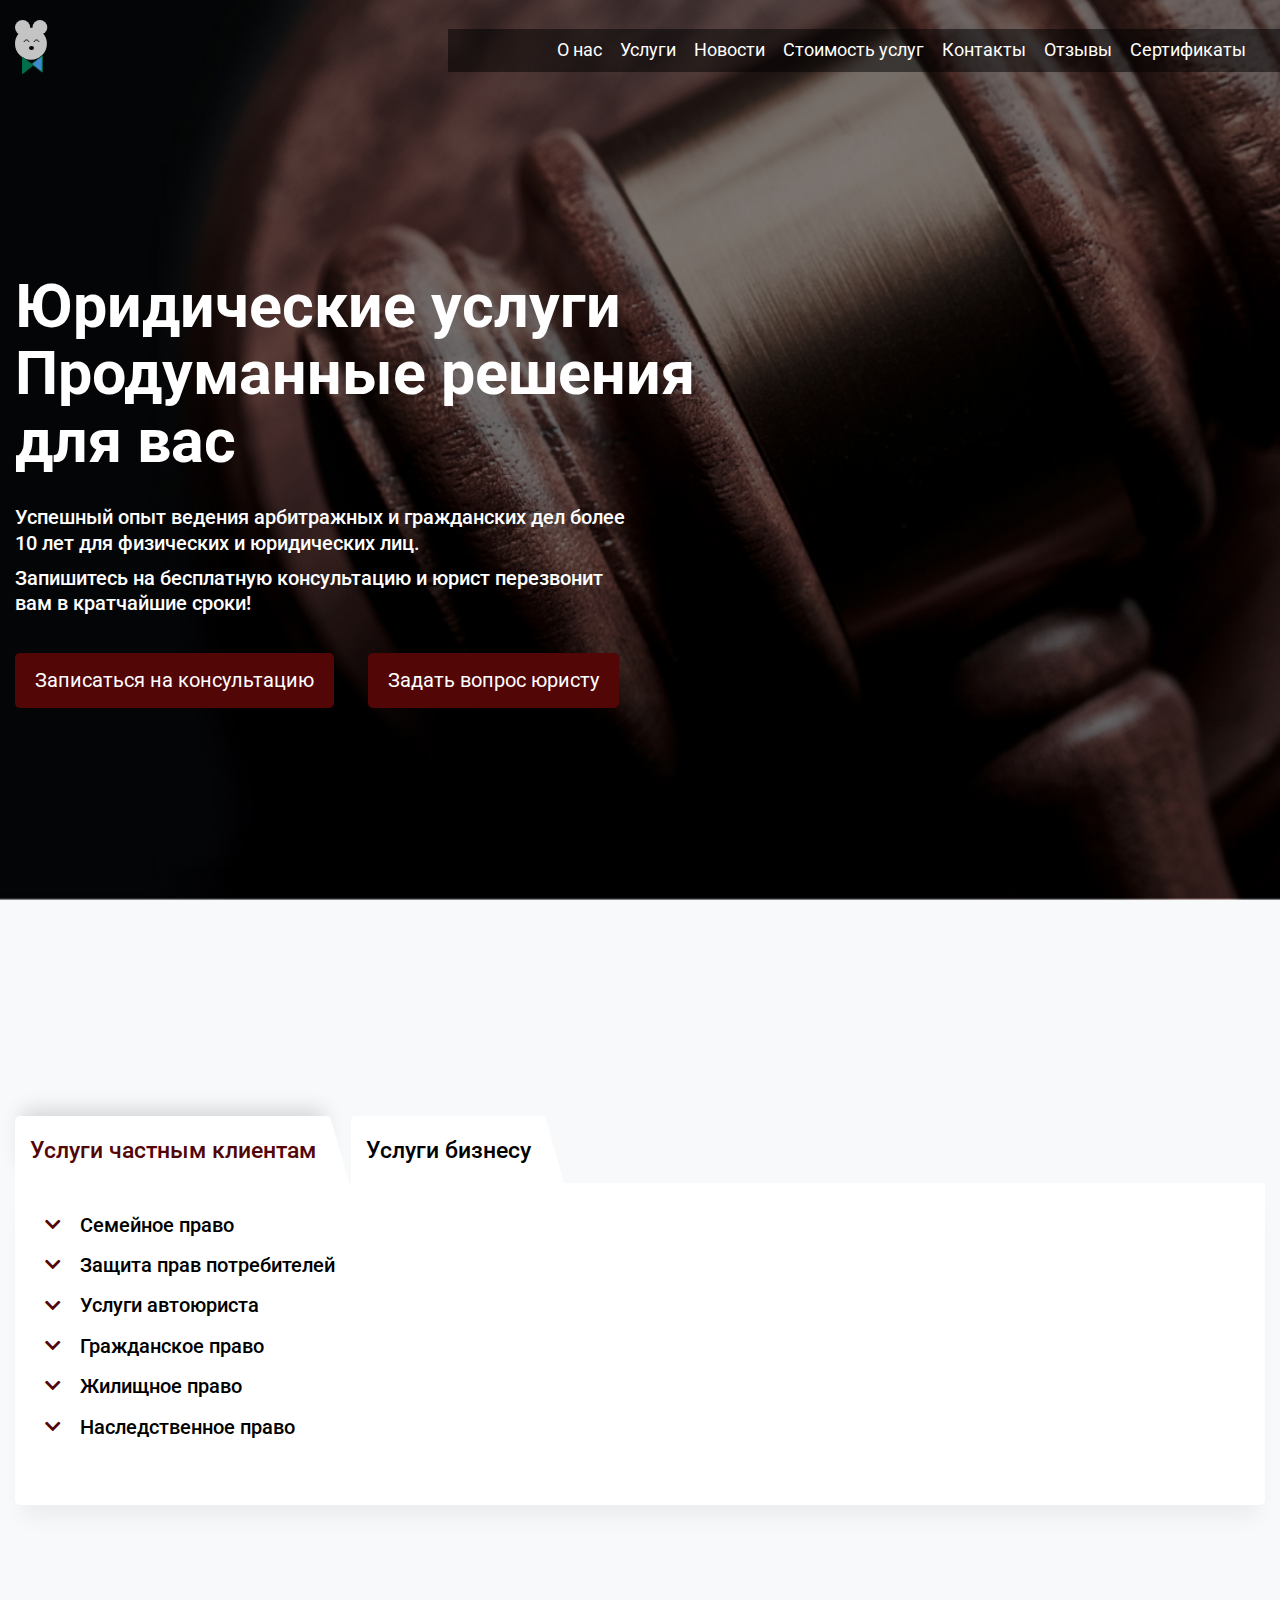
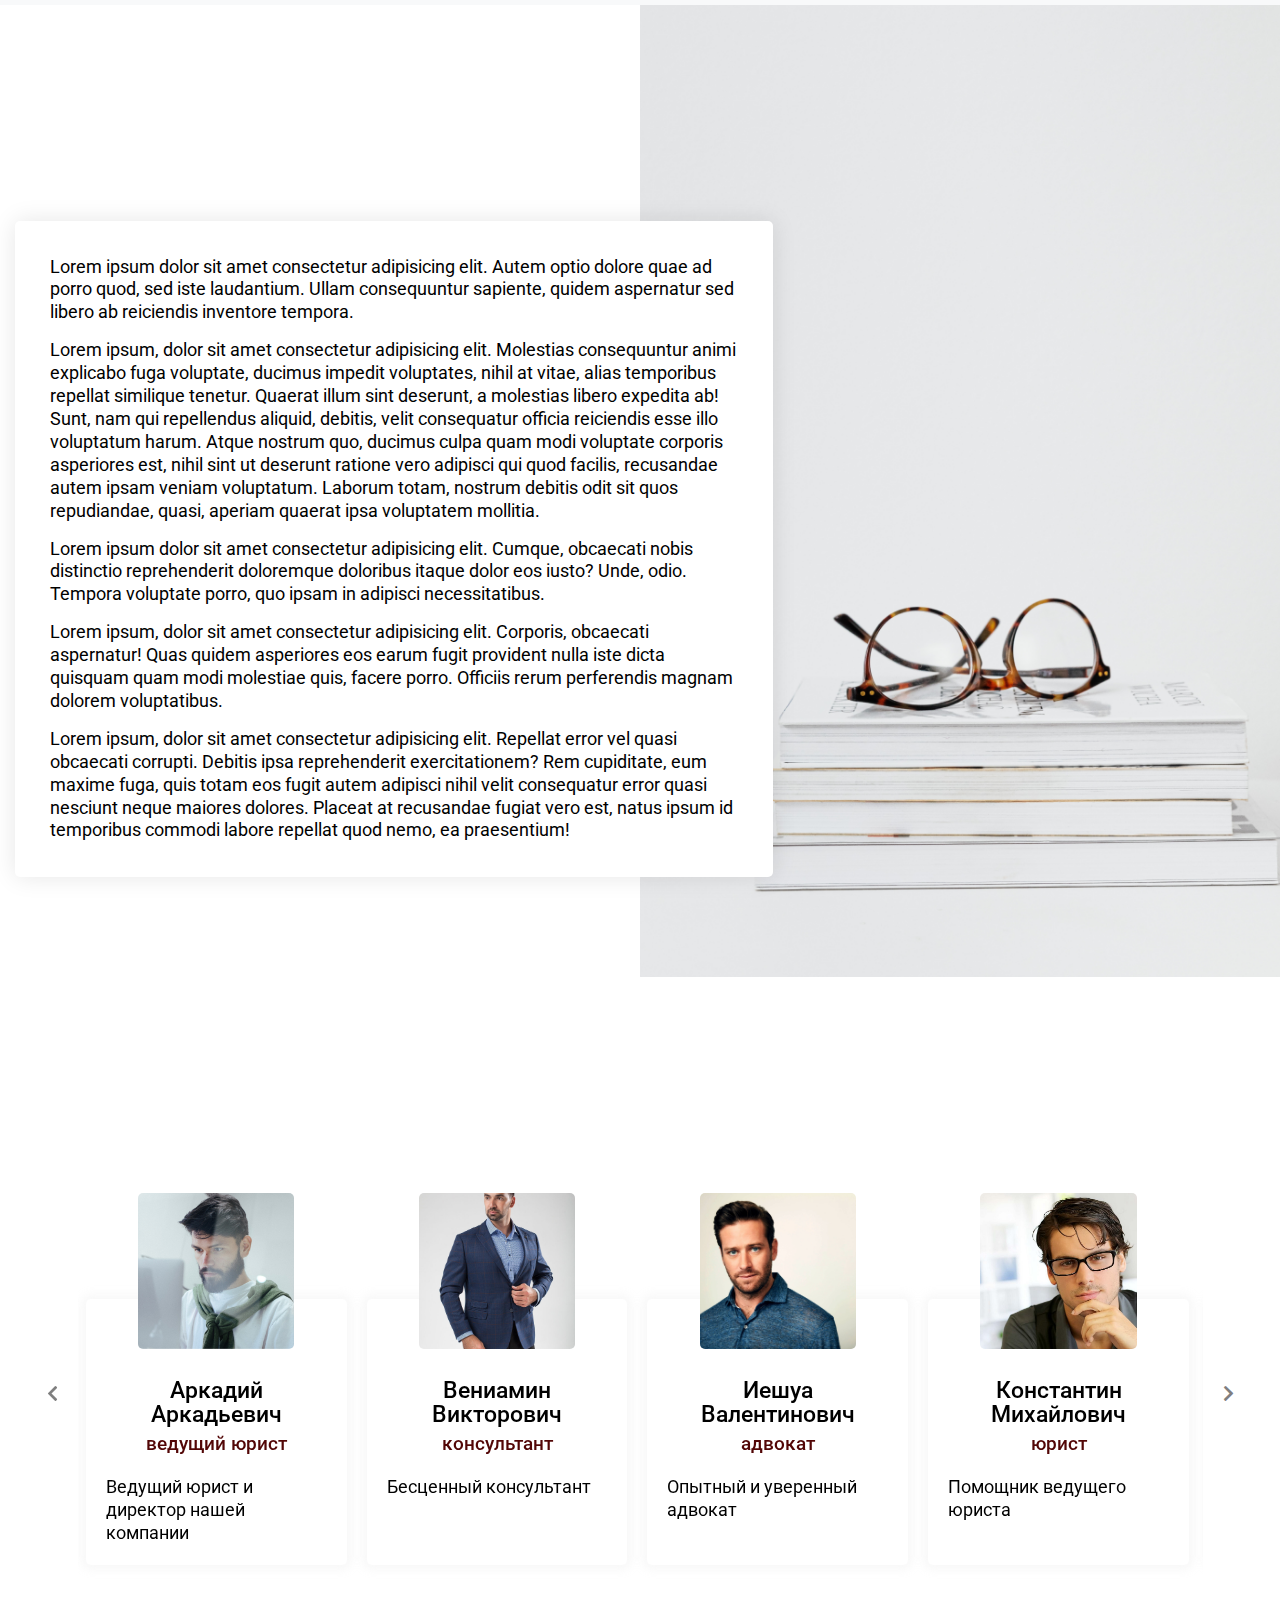
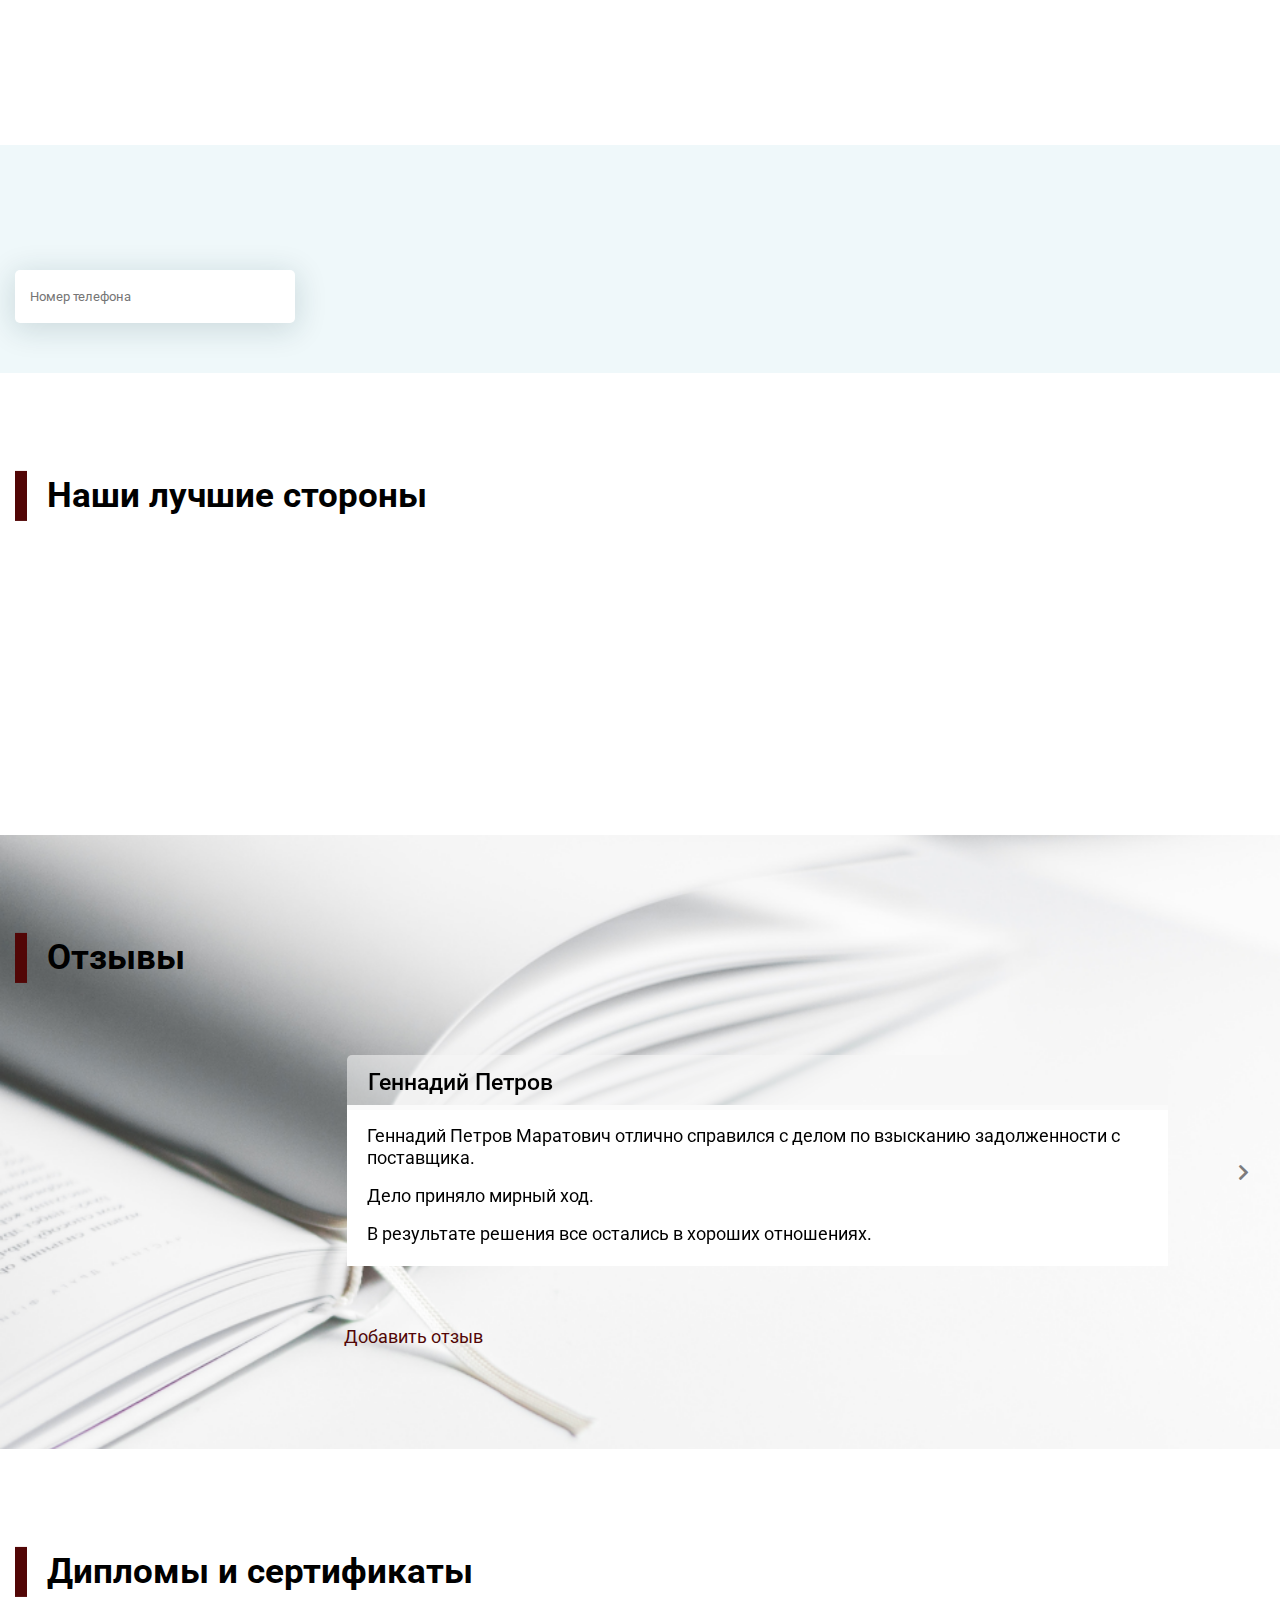
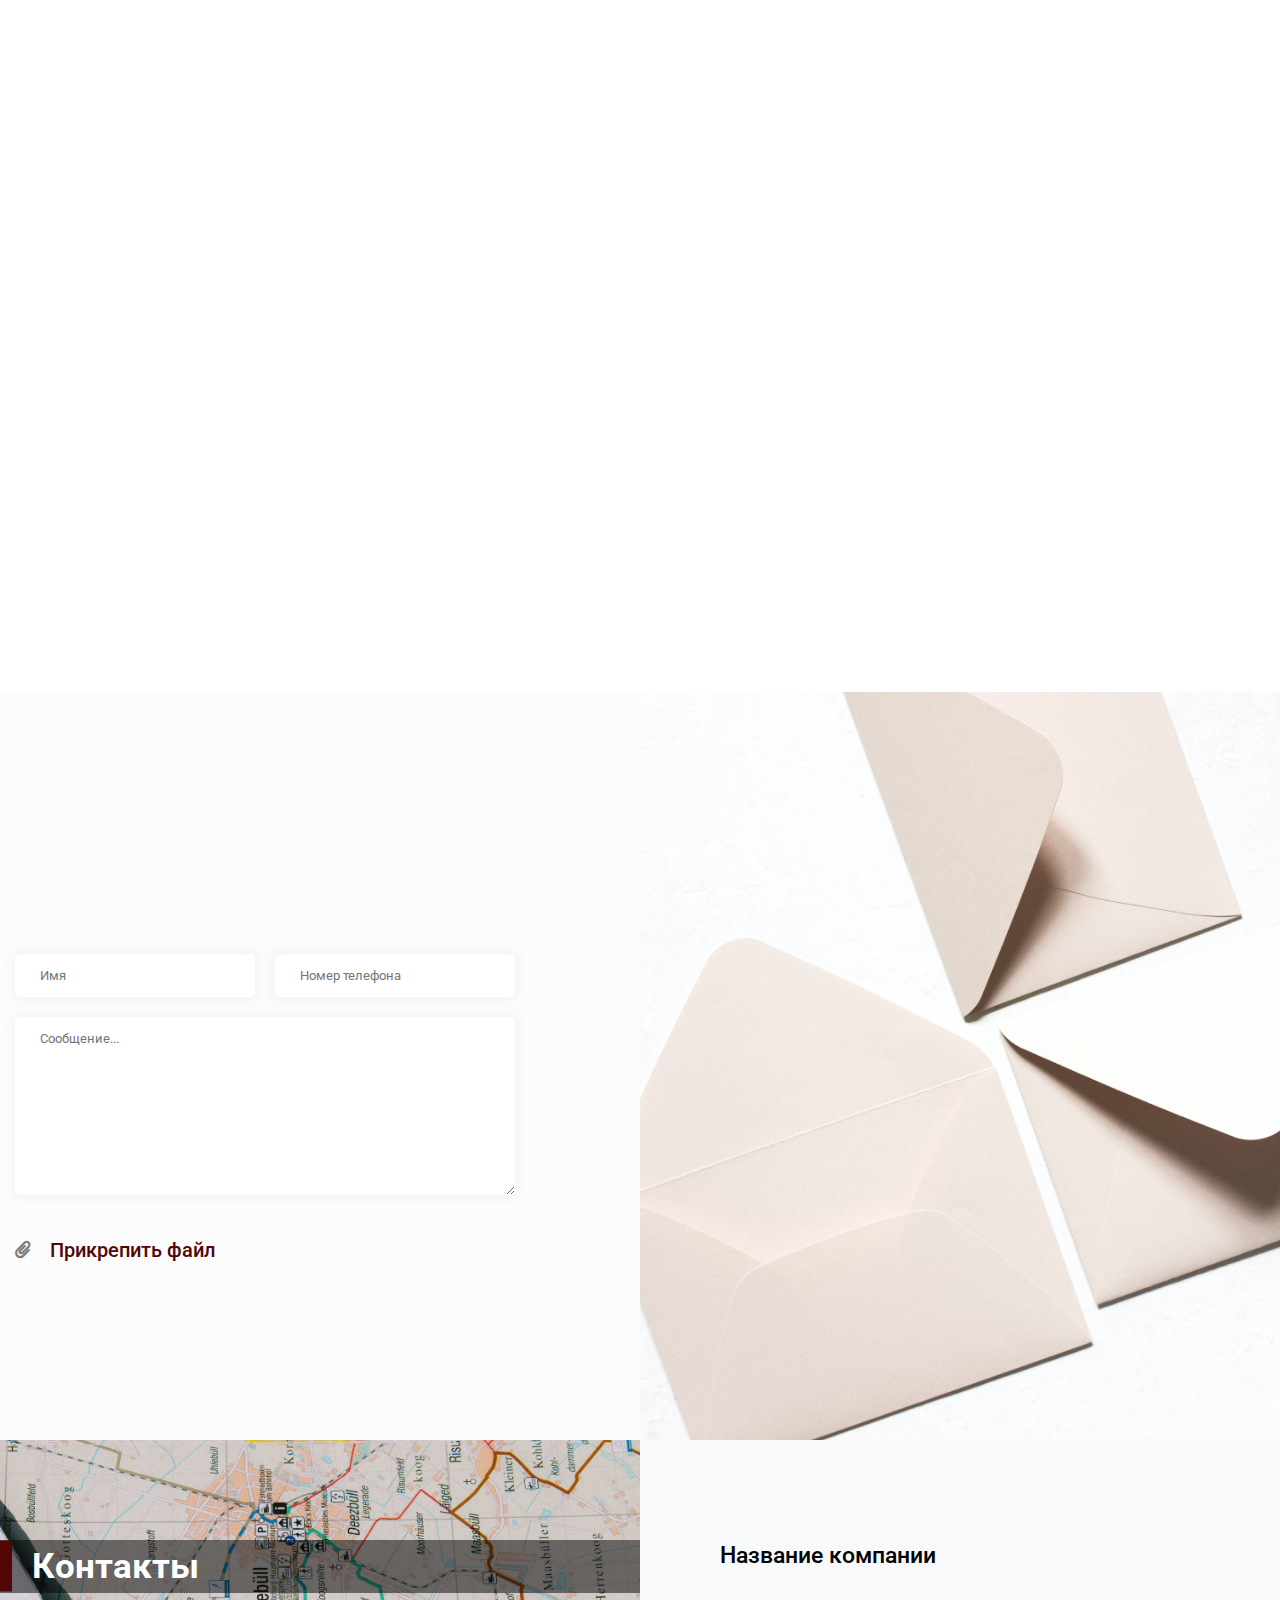
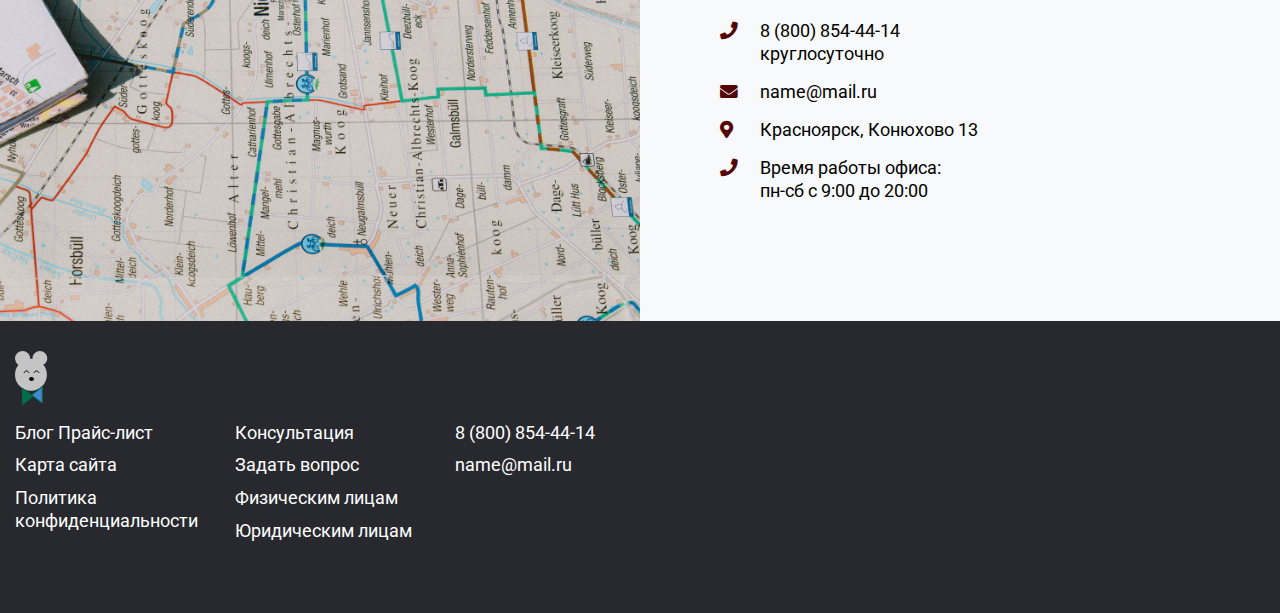
==== index.html @ e8c69d3e "Add files via upload" ====
<!DOCTYPE html>
<html lang="zxx">

<head>
	<meta charset="UTF-8">
	<meta http-equiv="X-UA-Compatible" content="IE=edge">
	<meta name="viewport" content="width=device-width, initial-scale=1.0">
	<title>Document</title>
	<link rel="stylesheet" href="owl/owl.carousel.min.css">
	<link rel="stylesheet" href="owl/owl.theme.default.min.css">
	<link rel="stylesheet" href="magnific/magnific-popup.css">
	<link rel="stylesheet" href="css/animate.css">
	<link
    rel="stylesheet"
    href="https://cdnjs.cloudflare.com/ajax/libs/animate.css/3.7.2/animate.min.css"
  />
	<link href="https://use.fontawesome.com/releases/v5.0.13/css/all.css" rel="stylesheet">
	<link rel="stylesheet" href="css/style.css">
	<!-- Настройка адаптивности страницы -->
	<!-- Фиксированная ширина -->
	<!-- <meta name="viewport" content="width=1170"> -->

	<!-- Адаптивность -->
	<!-- <meta name="viewport" content="width=device-width"> -->
	<!-- Отключает принудительную ссылку у номера телефона на iOS -->
	<!-- <meta name="format-detection" content="telephone=no"> -->
	<!-- Краткое описание страницы  -->
	<!-- <meta name="description" content=" "> -->
	<!-- Ключевые слова страницы  -->
	<!-- <meta name="keywords" content=" "> -->
	<!-- Иконка -->
	<!-- <link rel="shortcut icon" href="favicon.ico"> -->
</head>

<body>
	<div сlass="wrapper">
		<header class="header">
	<div class="header__wrap">
		<div class="container">
			<div class="header__body">
				<div class="logo-menu">
					<a href="#" class="logo-img-box">
						<svg width="33" height="55" viewBox="0 0 33 55" fill="none"
							xmlns="http://www.w3.org/2000/svg">
							<circle cx="15.94" cy="23.7155" r="15.94" fill="#C4C4C4" />
							<circle cx="24.8819" cy="7.38681" r="7.38681" fill="#C4C4C4" />
							<path d="M17.9634 45.3547L7.57144 37.2691L7.53178 53.652L17.9634 45.3547Z" fill="#006E4A"
								stroke="#006E4A" />
							<path d="M16.8249 44.0126L27.1762 52.1502L27.2979 35.7677L16.8249 44.0126Z" fill="#4188D2"
								stroke="#006E4A" />
							<circle cx="7.5812" cy="7.5812" r="7.5812" fill="#C4C4C4" />
							<ellipse cx="16.5" cy="28" rx="2.5" ry="2" fill="black" />
							<path d="M9 21.875C10 19.375 13 19.375 14 21.875" stroke="black" />
							<path d="M19 21.875C20 19.375 23 19.375 24 21.875" stroke="black" />
						</svg>
					</a>
					<div class="nav-box">
						<ul id="sitemaps " class="menu header__menu">
							<li  class="menu__link"><a href="index.html#about" >О нас</a></li>
							<li  class="menu__link"><a href="index.html#ser"> Услуги</a></li>
							<li  class="menu__link"><a href="blog.html" >Новости</a></li>
							<li  class="menu__link"><a href="price.html" >Стоимость услуг</a></li>
							<li  class="menu__link">	<a href="index.html#contacts" >Контакты</a></li>
							<li  class="menu__link"><a href="index.html#feedback" >Отзывы</a></li>
							<li  class="menu__link"><a href="index.html#dip" >Сертификаты</a></li>
						</ul>
						<div class="icon-menu"><span></span><span></span><span></span></div>
					</div>

				</div>
				<div class="header__offer-wrap">
					<div class="offer header__offer fadeInLeft wow">
						<h1 class="offer__title">Юридические услуги
							Продуманные решения для вас</h1>
						<div class="offer__textes">
							<p class="offer__text">Успешный опыт ведения арбитражных и гражданских дел более 10 лет для
								физических и
								юридических лиц.</p>
							<p class="offer__text">Запишитесь на бесплатную консультацию
								и юрист перезвонит вам в кратчайшие сроки!</p>
						</div>
						<div class="offer__nav">
							<a href="#post" class="offer__btn" target="_blank">Записаться на консультацию</a>
							<a href="#send" class="offer__btn" target="_blank">Задать вопрос юристу</a>
						</div>
					</div>
				</div>
			</div>
		</div>
	</div>
</header>
		<div class="services p100-0" id="ser">
			<div class="services__wrap">
				<div class="container">
					<div class="services__body">
					
						<div class="team__head"><h2 class="title-h2 services__h2 zoomIn wow ">Наши услуги</h2></div>
						<div class="tabs">
							<nav class="tabs__items">
								<a href="#tab_01" class="tabs__item active ">Услуги частным клиентам</a>
								<a href="#tab_02" class="tabs__item">Услуги бизнесу</a>
							</nav>
							<div class="tabs__body">
								<div id="tab_01" class="tabs__block">
									<div class="law">
										<div class="point law__point">
											<div class="point__item"><i class="fas fa-chevron-down"></i></div>
											<p class="point__text">Семейное право</p>
										</div>
										<div class="law__row">
											<div class="law__col">
												<div class="law__item">
													<a href="#" target="_blank" class="law__linl">Раздел имущества</a>
													<a href="#" target="_blank" class="law__linl">Сопровождение рвзводов</a>
												</div>
											</div>
											<div class="law__col">
												<div class="law__item">
													<a href="#" target="_blank" class="law__linl">Взыскание алиментов</a>
													<a href="#" target="_blank" class="law__linl">Лишение родительских прав</a>
												</div>
											</div>
											<div class="law__col">
												<div class="law__item">
													<a href="#" target="_blank" class="law__linl">Восстановление родительских
														прав</a>
													<a href="#" target="_blank" class="law__linl">Установление / оспаривание
														отсовства</a>
												</div>
											</div>
											<div class="law__col">
												<div class="law__item">
													<a href="#" target="_blank" class="law__linl">Определение места жительства
														ребенка</a>
													<a href="#" target="_blank" class="law__linl">Определение порядка общения с
														ребенком</a>
												</div>
											</div>
										</div>
									</div>
									<div class="law">
										<div class="point law__point">
											<div class="point__item"><i class="fas fa-chevron-down"></i></div>
											<p class="point__text">Защита прав потребителей</p>
										</div>
										<div class="law__row">
											<div class="law__col">
												<div class="law__item">
													<a href="#" target="_blank" class="law__linl">Расторжение договоров</a>
													<a href="#" target="_blank" class="law__linl">Неустойки</a>
												</div>
											</div>
											<div class="law__col">
												<div class="law__item">
													<a href="#" target="_blank" class="law__linl">Некачественный товар</a>
													<a href="#" target="_blank" class="law__linl">Некачественные услуги</a>
												</div>
											</div>
											<div class="law__col">
												<div class="law__item">
													<a href="#" target="_blank" class="law__linl">Защита от недобросовестных
														юристов</a>
													<a href="#" target="_blank" class="law__linl">Установление / оспаривание
														отсовства</a>
												</div>
											</div>
											<div class="law__col">
												<div class="law__item">
													<a href="#" target="_blank" class="law__linl"></a>
													<a href="#" target="_blank" class="law__linl"></a>
												</div>
											</div>
										</div>
									</div>
									<div class="law">
										<div class="point law__point">
											<div class="point__item"><i class="fas fa-chevron-down"></i></div>
											<p class="point__text">Услуги автоюриста</p>
										</div>
										<div class="law__row">
											<div class="law__col">
												<div class="law__item">
													<a href="#" target="_blank" class="law__linl">ДТП - взыскание ущерба</a>
												</div>
											</div>
											<div class="law__col">
												<div class="law__item">
													<a href="#" target="_blank" class="law__linl">Статья 12.8 КоАП РФ</a>
												</div>
											</div>
											<div class="law__col">
												<div class="law__item">
													<a href="#" target="_blank" class="law__linl">Установление виновника ДТП</a>
												</div>
											</div>
										</div>
									</div>
									<div class="law">
										<div class="point law__point">
											<div class="point__item"><i class="fas fa-chevron-down"></i></div>
											<p class="point__text">Гражданское право</p>
										</div>
										<div class="law__row">
											<div class="law__col">
												<div class="law__item">
													<a href="#" target="_blank" class="law__linl">Сопровождение сделок</a>
												</div>
											</div>
											<div class="law__col">
												<div class="law__item">
													<a href="#" target="_blank" class="law__linl">Расторжение сделок</a>
												</div>
											</div>
											<div class="law__col">
												<div class="law__item">
													<a href="#" target="_blank" class="law__linl">Споры по договорам</a>
												</div>
											</div>
											<div class="law__col">
												<div class="law__item">
													<a href="#" target="_blank" class="law__linl">Возмещение ущерба</a>
												</div>
											</div>
										</div>
									</div>
									<div class="law">
										<div class="point law__point">
											<div class="point__item"><i class="fas fa-chevron-down"></i></div>
											<p class="point__text">Жилищное право</p>
										</div>
										<div class="law__row">
											<div class="law__col">
												<div class="law__item">
													<a href="#" target="_blank" class="law__linl">Аварийное жилье</a>
												</div>
											</div>
											<div class="law__col">
												<div class="law__item">
													<a href="#" target="_blank" class="law__linl">Споры по затоплениям</a>
												</div>
											</div>
											<div class="law__col">
												<div class="law__item">
													<a href="#" target="_blank" class="law__linl">Реконструкция и разрешение на строительство</a>
												</div>
											</div>
											<div class="law__col">
												<div class="law__item">
													<a href="#" target="_blank" class="law__linl">Перевод из жилого фонда в нежилой</a>
												</div>
											</div>
										</div>
									</div>
									<div class="law">
										<div class="point law__point">
											<div class="point__item"><i class="fas fa-chevron-down"></i></div>
											<p class="point__text">Наследственное право</p>
										</div>
										<div class="law__row">
											<div class="law__col">
												<div class="law__item">
													<a href="#" target="_blank" class="law__linl">Оформление наследства с пропущенными сроками</a>
												</div>
											</div>
											<div class="law__col">
												<div class="law__item">
													<a href="#" target="_blank" class="law__linl">Раздел наследственного имущества</a>
												</div>
											</div>
											<div class="law__col">
												<div class="law__item">
													<a href="#" target="_blank" class="law__linl">Признание наследников не достойными</a>
												</div>
											</div>
										</div>
									</div>
								</div>
								<div id="tab_02" class="tabs__block">
									<div class="law">
										<div class="point law__point">
											<div class="point__item"><i class="fas fa-chevron-down"></i></div>
											<p class="point__text">Аутсорсинг</p>
										</div>
										<div class="law__row">
											<div class="law__col">
												<div class="law__item">
													<a href="#" target="_blank" class="law__linl">Юридическая фирма не берет отпуск, больничный и не переходит на работу к конкурентам</a>
												</div>
											</div>
											<div class="law__col">
												<div class="law__item">
													<a href="#" target="_blank" class="law__linl">Хранение конфиденциальной информации</a>
												</div>
											</div>
											<div class="law__col">
												<div class="law__item">
													<a href="#" target="_blank" class="law__linl">Разгрузка бухгалтерии (отсутствует необходимость оплаты ежемесячных взносов во внебюджетные фонды и т. п.)</a>
												</div>
											</div>
											
										</div>
									</div>
									<div class="law">
										<div class="point law__point">
											<div class="point__item"><i class="fas fa-chevron-down"></i></div>
											<p class="point__text">Земельное право</p>
										</div>
										<div class="law__row">
											<div class="law__col">
												<div class="law__item">
													<a href="#" target="_blank" class="law__linl">Раздел имущества</a>
													<a href="#" target="_blank" class="law__linl">Сопровождение рвзводов</a>
												</div>
											</div>
											<div class="law__col">
												<div class="law__item">
													<a href="#" target="_blank" class="law__linl">Взыскание алиментов</a>
													<a href="#" target="_blank" class="law__linl">Лишение родительских прав</a>
												</div>
											</div>
											<div class="law__col">
												<div class="law__item">
													<a href="#" target="_blank" class="law__linl">Восстановление родительских
														прав</a>
													<a href="#" target="_blank" class="law__linl">Установление / оспаривание
														отсовства</a>
												</div>
											</div>
											<div class="law__col">
												<div class="law__item">
													<a href="#" target="_blank" class="law__linl">Определение места жительства
														ребенка</a>
													<a href="#" target="_blank" class="law__linl">Определение порядка общения с
														ребенком</a>
												</div>
											</div>
										</div>
									</div>
									<div class="law">
										<div class="point law__point">
											<div class="point__item"><i class="fas fa-chevron-down"></i></div>
											<p class="point__text">ДТП</p>
										</div>
										<div class="law__row">
											<div class="law__col">
												<div class="law__item">
													<a href="#" target="_blank" class="law__linl">Расторжение договоров</a>
													<a href="#" target="_blank" class="law__linl">Неустойки</a>
												</div>
											</div>
											<div class="law__col">
												<div class="law__item">
													<a href="#" target="_blank" class="law__linl">Некачественный товар</a>
													<a href="#" target="_blank" class="law__linl">Некачественные услуги</a>
												</div>
											</div>
											<div class="law__col">
												<div class="law__item">
													<a href="#" target="_blank" class="law__linl">Защита от недобросовестных
														юристов</a>
													<a href="#" target="_blank" class="law__linl">Установление / оспаривание
														отсовства</a>
												</div>
											</div>
											<div class="law__col">
												<div class="law__item">
													<a href="#" target="_blank" class="law__linl"></a>
													<a href="#" target="_blank" class="law__linl"></a>
												</div>
											</div>
										</div>
									</div>
								</div>
							</div>
						</div>
					</div>
				</div>
			</div>
		</div>
		<div class="about animated " id="about">
			<div class="about__wrap  p100-0">
				<div class="container">
					<div class="about__body">

						<div class="team__head"><h2 class="title-h2 about__h2 zoomIn wow">Немного о нас</h2></div>

						<div class="about__desc">
							<p class="about__p">Lorem ipsum dolor sit amet consectetur adipisicing elit. Autem optio dolore
								quae ad porro quod, sed iste laudantium. Ullam consequuntur sapiente, quidem aspernatur sed
								libero ab reiciendis inventore tempora.
							</p>
							<p class="about__p">Lorem ipsum, dolor sit amet consectetur adipisicing elit. Molestias
								consequuntur animi explicabo fuga voluptate, ducimus impedit voluptates, nihil at vitae, alias
								temporibus repellat similique tenetur. Quaerat illum sint deserunt, a molestias libero expedita
								ab! Sunt, nam qui repellendus aliquid, debitis, velit consequatur officia reiciendis esse illo
								voluptatum harum. Atque nostrum quo, ducimus culpa quam modi voluptate corporis asperiores est,
								nihil sint ut deserunt ratione vero adipisci qui quod facilis, recusandae autem ipsam veniam
								voluptatum. Laborum totam, nostrum debitis odit sit quos repudiandae, quasi, aperiam quaerat
								ipsa voluptatem mollitia.
							</p>
							<p class="about__p">Lorem ipsum dolor sit amet consectetur adipisicing elit. Cumque, obcaecati
								nobis distinctio reprehenderit doloremque doloribus itaque dolor eos iusto? Unde, odio. Tempora
								voluptate porro, quo ipsam in adipisci necessitatibus.</p>
							<p class="about__p">Lorem ipsum, dolor sit amet consectetur adipisicing elit. Corporis, obcaecati
								aspernatur! Quas quidem asperiores eos earum fugit provident nulla iste dicta quisquam quam modi
								molestiae quis, facere porro. Officiis rerum perferendis magnam dolorem voluptatibus.</p>
							<p class="about__p">Lorem ipsum, dolor sit amet consectetur adipisicing elit. Repellat error vel
								quasi obcaecati corrupti. Debitis ipsa reprehenderit exercitationem? Rem cupiditate, eum maxime
								fuga, quis totam eos fugit autem adipisci nihil velit consequatur error quasi nesciunt neque
								maiores dolores. Placeat at recusandae fugiat vero est, natus ipsum id temporibus commodi labore
								repellat quod nemo, ea praesentium!</p>
						</div>
					</div>
				</div>
				<div class="mgb ibg"><img src="img/bg/glasses.png" alt="img"></div>
			</div>
		</div>
		<div class="team animated " id="team">
			<div class="team__wrap p100-0">
				<div class="container">
					<div class="team__body">
						<div class="team__head"><h2 class="title-h2 team__h2 zoomIn  wow">Наша команда</h2></div>
						<div class="slider slider__row owl-carousel owl-carousel1">
							<div class="slider__col">
								<div class="slider__item">
									<div class="slider__img-box ibg"><img src="img/bg/man.jpg" alt="img"></div>
									<div class="slider__info">
										<div class="letter team__letter">
											<h3 class="letter__title">Аркадий Аркадьевич</h3>
											<p class="letter__text">ведущий юрист</p>
										</div>
										<div class="team__textes">
											<p class="team__p">Ведущий юрист и директор нашей компании</p>
										</div>
									</div>
								</div>
							</div>
							<div class="slider__col">
								<div class="slider__item">
									<div class="slider__img-box ibg"><img src="img/bg/55.jpg" alt="img"></div>
									<div class="slider__info">
										<div class="letter team__letter">
											<h3 class="letter__title">Вениамин Викторович</h3>
											<p class="letter__text">консультант</p>
										</div>
										<div class="team__textes">
											<p class="team__p">Бесценный консультант</p>
										</div>
									</div>
								</div>
							</div>
							<div class="slider__col">
								<div class="slider__item">
									<div class="slider__img-box ibg"><img src="img/bg/67.jpg" alt="img"></div>
									<div class="slider__info">
										<div class="letter team__letter">
											<h3 class="letter__title">Иешуа Валентинович</h3>
											<p class="letter__text">адвокат</p>
										</div>
										<div class="team__textes">
											<p class="team__p">Опытный и уверенный адвокат</p>
										</div>
									</div>
								</div>
							</div>
							<div class="slider__col">
								<div class="slider__item">
									<div class="slider__img-box ibg"><img src="img/bg/dd.jpg" alt="img"></div>
									<div class="slider__info">
										<div class="letter team__letter">
											<h3 class="letter__title">Константин Михайлович</h3>
											<p class="letter__text">юрист</p>
										</div>
										<div class="team__textes">
											<p class="team__p">Помощник ведущего юриста</p>
										</div>
									</div>
								</div>
							</div>
						</div>

					</div>
				</div>
			</div>
		</div>
		<div class="solution " id="send">
			<div class="solution__wrap">
				<div class="container">
					<div class="solution__body">
						<div class="team__head"><h2 class="solution__h2 zoomIn wow">Предложим решение <span>бесплатно</span>!</h2></div>
						<form action="#" class="solution__form form">
							<input id="phone_1" type="text" class="form__input " placeholder="Номер телефона" required>
							<button class="form__btn btn-green tada wow" data-wow-delay="1s" >Получить решение</button>
						</form>
					</div>
				</div>
			</div>
		</div>
		<div class="features">
			<div class="features__wrap">
				<div class="container">
					<div class="features__body">
						<div class="team__head"><h2 class="title-h2 features__h2 ">Наши лучшие стороны</h2></div>
						<div class="features__row">
							<div class="features__col fadeInUp wow">
								<div class="features__item">
									<div class="features__img-box "><img src="img/icons/iperson.png" alt="img"></div>
									<div class="features__info">Индивидуальный подход к каждому делу</div>
								</div>
							</div>
							<div class="features__col fadeInUp wow" >
								<div class="features__item">
									<div class="features__img-box "><img src="img/icons/igroup.png" alt="img"></div>
									<div class="features__info">Сплоченный коллектив профессионалов</div>
								</div>
							</div>
							<div class="features__col fadeInUp wow">
								<div class="features__item">
									<div class="features__img-box "><img src="img/icons/icheck.png" alt="img"></div>
									<div class="features__info">Богатый опыт</div>
								</div>
							</div>
							<div class="features__col fadeInUp wow" >
								<div class="features__item">
									<div class="features__img-box "><img src="img/icons/icard.png" alt="img"></div>
									<div class="features__info">Гибкая ценовая политика</div>
								</div>
							</div>
							<div class="features__col fadeInUp wow" >
								<div class="features__item">
									<div class="features__img-box "><img src="img/icons/iclock.png" alt="img"></div>
									<div class="features__info">Доступны 24 часа в сутки</div>
								</div>
							</div>
						
						</div>
					</div>
				</div>
			</div>
		</div>
		<div class="feedback" id="feedback">
			<div class="feedback__wrap p100-0">
				<div class="container">
					<div class="feedback__body">
						<div class="team__head"><h2 class="title-h2 feedback__h2">Отзывы</h2></div>
						<div class="feedback__box">
							<div class="feedback__row owl-carousel owl-carouel2">
								<div class="feedback__col">
									<div class="feedback__item">
										<div class="feedback__head">
											<h4 class="feedback__title">Геннадий Петров</h4>
										</div>
										<div class="feedback__info">
											<p class="feedback__p">Геннадий Петров Маратович отлично справился с делом по взысканию задолженности с поставщика.</p>
											<p class="feedback__p">Дело приняло мирный ход.</p>
											<p class="feedback__p">В результате решения все остались в хороших отношениях. 
											</p>
										</div>
									</div>
								</div>
								<div class="feedback__col">
									<div class="feedback__item">
										<div class="feedback__head">
											<h4 class="feedback__title">Вениамин Витальевич</h4>
										</div>
										<div class="feedback__info">
											<p class="feedback__p">Вениамин Витальевич  консультировал меня перед определением нужных действий в бракоразводном процессе.</p>
											<p class="feedback__p">Помог найти точки соприкосновения двух сторон и урегулировать развод компромисом.</p>

										</div>
									</div>
								</div>
							</div>
							<div class="feedback__new-add">
								<a href="#popup" class="feedback__add">Добавить отзыв</a>
							</div>
						</div>
					</div>
				</div>
			</div>
		</div>
		<div class="diploma p100-0" id="dip">
			<div class="diploma__wrap">
				<div class="container">
					<div class="diploma__body">
						<div class="team__head"><h2 class="title-h2 diploma__h2">Дипломы и сертификаты</h2></div>
						<div class="diploma__row">
							<a href="img/bg/4.jpg" class="diploma__col flipInX wow">
								<div class="diploma__item ">
									<div class="diploma__img-box"><img src="img/icons/ilist.png" alt="img"></div>
									<div class="diploma__info">Сертификат об участии в апробации "Системы сертификации юридических кадров"</div>
								</div>
							</a>
							<a href="img/bg/665.jpg" class="diploma__col flipInX wow">
								<div class="diploma__item ">
									<div class="diploma__img-box"><img src="img/icons/ilist.png" alt="img"></div>
									<div class="diploma__info">Сертификат о принятии участия в семинаре “Как защитить права в Страсбургере? От формулирования нарушения до заполнения формуляра жалобы”</div>
								</div>
							</a>
							<a href="img/bg/crf1.jpg" class="diploma__col flipInX wow">
								<div class="diploma__item ">
									<div class="diploma__img-box"><img src="img/icons/ilist.png" alt="img"></div>
									<div class="diploma__info">Сертификат о прохождении семинара “Правовые основы судебной экспертизы”</div>
								</div>
							</a>
							<a href="img/bg/pd.jpg" class="diploma__col flipInX wow">
								<div class="diploma__item ">
									<div class="diploma__img-box"><img src="img/icons/ilist.png" alt="img"></div>
									<div class="diploma__info">Сертификат о прохождении программы “Успешное обращение в европейский суд по правам человека: от теории к практике”</div>
								</div>
							</a>
							<a href="img/bg/prave.jpg" class="diploma__col flipInX wow">
								<div class="diploma__item ">
									<div class="diploma__img-box"><img src="img/icons/ilist.png" alt="img"></div>
									<div class="diploma__info">Сертификат о прохождении урока “Договоры, связанные с инвестиционно-строительной деятельностью”</div>
								</div>
							</a>
							<a href="img/bg/ult.jpg" class="diploma__col flipInX wow">
								<div class="diploma__item ">
									<div class="diploma__img-box"><img src="img/icons/ilist.png" alt="img"></div>
									<div class="diploma__info">Сертификат на оказание юридических услуг “Консультации по гражданским и административным делам”</div>
								</div>
							</a>
							<a href="img/bg/xxd.png" class="diploma__col flipInX wow">
								<div class="diploma__item ">
									<div class="diploma__img-box"><img src="img/icons/ilist.png" alt="img"></div>
									<div class="diploma__info">Сертификат о прохождении урока “Новые риски договорной работы в связи с реформой законодательства о сделках, договорах, обязательствах”</div>
								</div>
							</a>
							<a href="img/bg/zenit.jpg" class="diploma__col flipInX wow">
								<div class="diploma__item ">
									<div class="diploma__img-box"><img src="img/icons/ilist.png" alt="img"></div>
									<div class="diploma__info">Сертификат о наличии права консультировать юридических лиц и индивидуальных предпринимателей</div>
								</div>
							</a>
						<script>

						</script>
						</div>
					</div>
				</div>
			</div>
		</div>
		<div class="post" id="post">
			<div class="post__wrap p100-0">
				<div class="container">
					<div class="post__body">
						<div class="team__head"><h2 class="title-h2 post__h2 zoomIn wow" >Напишите нам о Вашей ситуации, и мы предложим БЕСПЛАТНОЕ решение за 1
							час </h2></div>
						<form action="#" class="post__form form">
							<div class="form__inputs">
								<input type="text" class="form__input" placeholder="Имя" required>
								<input type="tel" class="form__input" placeholder="Номер телефона" required  id="phone_2">
							</div>
							<textarea class="form__text" placeholder="Сообщение..." name="textarea" rows="10" required></textarea>
							<div class="form__clip">
								<input class="form__file" type="file" name="file" id="input__file">
								<label class="form__label" for="input__file">
									<div class="point form__point">
										<div class="point__item"><i class="fas fa-paperclip"></i></div>
										<p class="point__text">Прикрепить файл</p>
									</div>
								</label>
							</div>
							<button class="form__btn btn-bordo swing wow" data-wow-delay="2s">Отправить</button>
						</form>
					</div>
				</div>
				<div class="mgb ibg"><img src="img/bg/letter.png" alt="img"></div>
			</div>
		</div>
	
		<div class="contacts" id="contacts">
	<div class="contacts__wrap">
		<div class="contacts__body">
			<div class="contacts__map ibg">
				<img src="img/bg/map.png" alt="img">
				<div class="contacts__head">
					<h2 class="title-h2 contacts__h2">Контакты</h2>
				</div>
			</div>
			<div class="contacts__info">
				<div class="contacts__list">
					<h3 class="contacts__name">Название компании</h3>
					<div class="point contacts__point">
						<div class="point__item"><i class="fas fa-phone"></i></div>
						<div class="point__texts">
							<p class="point__text">8 (800) 854-44-14</p>
							<p class="point__text">круглосуточно</p>
						</div>
					</div>
					<div class="point contacts__point">
						<div class="point__item"><i class="fas fa-envelope"></i></div>
						<div class="point__texts">
							<p class="point__text">name@mail.ru</p>
						</div>
					</div>
					<div class="point contacts__point">
						<div class="point__item"><i class="fas fa-map-marker-alt"></i></div>
						<div class="point__texts">
							<p class="point__text">Красноярск, Конюхово 13</p>
						</div>
					</div>
					<div class="point contacts__point">
						<div class="point__item"><i class="fas fa-phone"></i></div>
						<div class="point__texts">
							<p class="point__text">Время работы офиса:</p>
							<p class="point__text">пн-сб с 9:00 до 20:00</p>
						</div>
					</div>
					<div class="social contacts__social">
						<a href="#" target="_blank" class="social__link rotateIn wow" data-wow-delay="1s"><i
								class="fab fa-vk"></i></a>
						<a href="#" target="_blank" class="social__link rotateIn wow" data-wow-delay="2s"><i
								class="fab fa-facebook-f"></i></a>
						<a href="#" target="_blank" class="social__link rotateIn wow" data-wow-delay="3s"><i
								class="fab fa-instagram"></i></a>
						<a href="#" target="_blank" class="social__link rotateIn wow" data-wow-delay="4s"><i
								class="fab fa-odnoklassniki-square"></i></a>
						<a href="#" target="_blank" class="social__link rotateIn wow" data-wow-delay="5s"><i
								class="fab fa-whatsapp"></i></a>
						<a href="#" target="_blank" class="social__link rotateIn wow" data-wow-delay="6s"><i
								class="fab fa-viber"></i></a>
					</div>
				</div>
			</div>
		</div>

		<script>
			var social__link = document.querySelectorAll(".contacts__social .social__link");
			console.log(social__link);
			var num_sec = 0;
			for (i = 0; i < social__link.length; i++) {

				social__link[i].setAttribute("data-wow-delay", num_sec + 's');
				num_sec += 0.5;
			}
		</script>
		<footer class="footer">
			<div class="footer__wrap">
				<div class="container">
					<div class="footer__body">
						<div class="footer__logo-row">
							<div class="logo-img-box"><svg width="33" height="55" viewBox="0 0 33 55" fill="none"
									xmlns="http://www.w3.org/2000/svg">
									<circle cx="15.94" cy="23.7155" r="15.94" fill="#C4C4C4" />
									<circle cx="24.8819" cy="7.38681" r="7.38681" fill="#C4C4C4" />
									<path d="M17.9634 45.3547L7.57144 37.2691L7.53178 53.652L17.9634 45.3547Z" fill="#006E4A"
										stroke="#006E4A" />
									<path d="M16.8249 44.0126L27.1762 52.1502L27.2979 35.7677L16.8249 44.0126Z" fill="#4188D2"
										stroke="#006E4A" />
									<circle cx="7.5812" cy="7.5812" r="7.5812" fill="#C4C4C4" />
									<ellipse cx="16.5" cy="28" rx="2.5" ry="2" fill="black" />
									<path d="M9 21.875C10 19.375 13 19.375 14 21.875" stroke="black" />
									<path d="M19 21.875C20 19.375 23 19.375 24 21.875" stroke="black" />
								</svg></div>
						</div>
						<div class="footer__cols-row">
							<div class="col-links footer__col-links">
								<a href="#" target="_blank" class="col-links__link">Блог</a>
								<a href="#" target="_blank" class="col-links__link">Прайс-лист</a>
								<a href="#" target="_blank" class="col-links__link">Карта сайта</a>
								<a href="#" target="_blank" class="col-links__link">Политика
									конфиденциальности</a>
							</div>
							<div class="col-links footer__col-links">
								<a href="#" target="_blank" class="col-links__link">Консультация</a>
								<a href="#" target="_blank" class="col-links__link">Задать вопрос</a>
								<a href="#" target="_blank" class="col-links__link">Физическим лицам</a>
								<a href="#" target="_blank" class="col-links__link">Юридическим лицам</a>
							</div>
							<div class="col-links footer__col-links">
								<a href="tel:+78008544414">8 (800) 854-44-14</a>
								<a href="mailto:name@mail.ru">name@mail.ru</a>
								<div class="social footer__social">
									<a href="#" target="_blank" class="social__link rotateIn wow "><i class="fab fa-vk"></i></a>
									<a href="#" target="_blank" class="social__link rotateIn wow"><i
											class="fab fa-facebook-f"></i></a>
									<a href="#" target="_blank" class="social__link rotateIn wow"><i
											class="fab fa-instagram"></i></a>
									<a href="#" target="_blank" class="social__link rotateIn wow"><i
											class="fab fa-odnoklassniki-square"></i></a>
									<a href="#" target="_blank" class="social__link rotateIn wow"><i
											class="fab fa-whatsapp"></i></a>
									<a href="#" target="_blank" class="social__link rotateIn wow"><i
											class="fab fa-viber"></i></a>
								</div>
							</div>
						</div>
					</div>
				</div>
			</div>
		</footer>
		<a href="#" id="toTop">
				 <svg width="10pt" height="10pt" viewBox="0 0 630 630" version="1.1" xmlns="http://www.w3.org/2000/svg">
					<g>
						<g>
							<path
								d="M489.229,442.468L254.563,37.135c-3.797-6.592-14.677-6.592-18.453,0L1.443,442.468c-1.92,3.307-1.92,7.36-0.021,10.667
					  c1.92,3.307,5.44,5.333,9.259,5.333h469.333c3.819,0,7.339-2.027,9.259-5.333C491.128,449.849,491.128,445.775,489.229,442.468z" />
						</g>
					</g>
				</svg>
			</a>
		<div id="popup" class="popup">
			<a href="##" class="popup__area"></a>
			<div class="popup__body">
				<div class="popup__content">
					<a href="##" class="popup__close close-popup"><i class="fas fa-times"></i></a>
					<form action="#" class="popup__form form">
						<input type="text" class="form__input" placeholder="Имя" required>
						<input type="tel" class="form__input" placeholder="Номер телефона" required  id="phone_3">
						<textarea class="form__text" placeholder="Сообщение" name="textarea" cols="30" rows="10" required></textarea>
						<button class="form__btn btn-bordo">Отправить</button>
					</form>
				</div>
			</div>
		</div>

	</div>
	<script src="//ajax.googleapis.com/ajax/libs/jquery/1.12.4/jquery.min.js"></script>
	<!-- <script src="https://ajax.googleapis.com/ajax/libs/jquery/3.6.0/jquery.min.js"></script> -->
	<script src="owl/owl.carousel.min.js"></script>
	<script src="magnific/jquery.magnific-popup.min.js"></script>
	<script src="js/main.js"></script>
</body>

</html>
---- css/style.css ----
@import url("https://fonts.googleapis.com/css2?family=Roboto:wght@400;500;700&display=swap");
* {
  padding: 0;
  margin: 0;
  border: 0; }

*, *::before, *::after {
  box-sizing: border-box;
  -moz-box-sizing: border-box;
  -webkit-box-sizing: border-box; }

:focus, :active {
  outline: none; }

a:focus, a:active {
  outline: none; }

nav, footer, header, aside {
  display: block; }

html, body {
  height: 100%;
  width: 100%;
  font-size: 100%;
  line-height: 1;
  font-size: 14px;
  -ms-text-size-adjust: 100%;
  -moz-text-size-adjust: 100%;
  -webkit-text-size-adjust: 100%; }

body {
  overflow-x: hidden; }

html {
  scroll-behavior: smooth; }

input, button, textarea {
  font-family: inherit;
  background-color: transparent; }

input::-ms-clear {
  display: none; }

button {
  cursor: pointer; }

button::-moz-focus-inner {
  padding: 0;
  border: 0; }

a, a:visited {
  text-decoration: none; }

a:hover {
  text-decoration: none; }

a {
  display: inline-block;
  color: inherit; }

ul li {
  list-style: none; }

img {
  vertical-align: top; }

h1, h2, h3, h4, h5, h6 {
  font-size: inherit;
  font-weight: 400; }

textarea::-webkit-input-placeholder {
  opacity: 1;
  -webkit-transition: opacity 0.8s ease;
  -o-transition: opacity 0.8s ease;
  transition: opacity 0.8s ease; }

textarea:-ms-input-placeholder {
  opacity: 1;
  -webkit-transition: opacity 0.8s ease;
  -o-transition: opacity 0.8s ease;
  transition: opacity 0.8s ease; }

textarea::-ms-input-placeholder {
  opacity: 1;
  -webkit-transition: opacity 0.8s ease;
  -o-transition: opacity 0.8s ease;
  transition: opacity 0.8s ease; }

textarea::placeholder {
  opacity: 1;
  -webkit-transition: opacity 0.8s ease;
  -o-transition: opacity 0.8s ease;
  transition: opacity 0.8s ease; }

input::-webkit-input-placeholder {
  opacity: 1;
  -webkit-transition: opacity 0.8s ease;
  -o-transition: opacity 0.8s ease;
  transition: opacity 0.8s ease; }

input::-moz-placeholder {
  opacity: 1;
  -webkit-transition: opacity 0.8s ease;
  -o-transition: opacity 0.8s ease;
  transition: opacity 0.8s ease; }

input:-moz-placeholder {
  opacity: 1;
  -webkit-transition: opacity 0.8s ease;
  -o-transition: opacity 0.8s ease;
  transition: opacity 0.8s ease; }

input:-ms-input-placeholder {
  opacity: 1;
  -webkit-transition: opacity 0.8s ease;
  -o-transition: opacity 0.8s ease;
  transition: opacity 0.8s ease; }

input:focus::-webkit-input-placeholder {
  opacity: 0;
  -webkit-transition: opacity 0.8s ease;
  -o-transition: opacity 0.8s ease;
  transition: opacity 0.8s ease; }

input:focus::-moz-placeholder {
  opacity: 0;
  -webkit-transition: opacity 0.8s ease;
  -o-transition: opacity 0.8s ease;
  transition: opacity 0.8s ease; }

input:focus:-moz-placeholder {
  opacity: 0;
  -webkit-transition: opacity 0.8s ease;
  -o-transition: opacity 0.8s ease;
  transition: opacity 0.8s ease; }

input:focus:-ms-input-placeholder {
  opacity: 0;
  -webkit-transition: opacity 0.8s ease;
  -o-transition: opacity 0.8s ease;
  transition: opacity 0.8s ease; }

textarea:focus::-webkit-input-placeholder {
  opacity: 0;
  -webkit-transition: opacity 0.8s ease;
  -o-transition: opacity 0.8s ease;
  transition: opacity 0.8s ease; }

textarea:focus:-ms-input-placeholder {
  opacity: 0;
  -webkit-transition: opacity 0.8s ease;
  -o-transition: opacity 0.8s ease;
  transition: opacity 0.8s ease; }

textarea:focus::-ms-input-placeholder {
  opacity: 0;
  -webkit-transition: opacity 0.8s ease;
  -o-transition: opacity 0.8s ease;
  transition: opacity 0.8s ease; }

textarea:focus::placeholder {
  opacity: 0;
  -webkit-transition: opacity 0.8s ease;
  -o-transition: opacity 0.8s ease;
  transition: opacity 0.8s ease; }

.wrapper {
  display: -webkit-box;
  display: -ms-flexbox;
  display: flex;
  -webkit-box-orient: vertical;
  -webkit-box-direction: normal;
  -ms-flex-direction: column;
  flex-direction: column;
  min-height: 100vh; }

.container {
  max-width: 1410px;
  padding: 0 15px;
  margin: 0 auto; }

.ibg {
  background-position: center;
  background-size: cover;
  background-repeat: no-repeat; }
  .ibg img {
    display: none; }

.header {
  background: url(../img/bg/po.jpg) center right/cover no-repeat;
  display: -webkit-box;
  display: -ms-flexbox;
  display: flex;
  color: #fff;
  min-height: 100vh; }
  .header__wrap {
    display: -webkit-box;
    display: -ms-flexbox;
    display: flex;
    -webkit-box-flex: 1;
    -ms-flex: 1 1 auto;
    flex: 1 1 auto; }
    .header__wrap .container {
      -webkit-box-flex: 1;
      -ms-flex: 1 1 auto;
      flex: 1 1 auto;
      width: 100%; }
  .header__body {
    display: -webkit-box;
    display: -ms-flexbox;
    display: flex;
    -webkit-box-orient: vertical;
    -webkit-box-direction: normal;
    -ms-flex-direction: column;
    flex-direction: column;
    min-height: 100%; }
  .header__offer-wrap {
    padding: 100px 0;
    -webkit-box-flex: 1;
    -ms-flex: 1 1 auto;
    flex: 1 1 auto;
    display: -webkit-box;
    display: -ms-flexbox;
    display: flex;
    -webkit-box-align: center;
    -ms-flex-align: center;
    align-items: center; }
  .header__menu {
    display: -webkit-box;
    display: -ms-flexbox;
    display: flex;
    background-color: rgba(0, 0, 0, 0.5);
    padding-right: 40px;
    padding-left: 100px;
    margin-right: -30px;
    padding-top: 5px;
    padding-bottom: 5px;
    margin-left: 30px; }
    @media (max-width: 1050px) {
      .header__menu {
        position: fixed;
        z-index: 15;
        width: 100%;
        height: 100%;
        top: 0;
        right: 0;
        background-color: #302b2a;
        padding: 0 30px;
        padding-top: 80px;
        overflow: auto;
        -webkit-transition: all 0.5s ease 0s;
        -o-transition: all 0.5s ease 0s;
        -ms-transition: all 0.5s ease 0s;
        -moz-transition: all 0.5s ease 0s;
        transition: all 0.5s ease 0s;
        -webkit-transform: translate3d(0px, -100%, 0px);
        transform: translate3d(0px, -100%, 0px);
        display: -webkit-box;
        display: -ms-flexbox;
        display: flex;
        -webkit-box-orient: vertical;
        -webkit-box-direction: normal;
        -ms-flex-direction: column;
        flex-direction: column;
        -webkit-box-align: center;
        -ms-flex-align: center;
        align-items: center;
        margin-right: 0; }
        .header__menu.active {
          -webkit-transform: translate3d(0px, 0px, 0px);
          transform: translate3d(0px, 0px, 0px); }
        .header__menu .menu__link:not(:last-child) {
          margin-right: 0;
          margin-bottom: 10px; } }
  .header__offer {
    max-width: 770px; }
    @media (max-width: 767px) {
      .header__offer {
        width: 100%; } }
    .header__offer .offer__title {
      line-height: 1.1;
      font-weight: 700;
      margin-bottom: 30px; }
      @media (max-width: 767px) {
        .header__offer .offer__title {
          font-size: calc(25px + 68 * (( 100vw - 320px) / 1410)); } }
      @media (min-width: 767px) {
        .header__offer .offer__title {
          font-size: calc(25px + 40 * ( 100vw / 1410)); } }
      @media (min-width: 1410px) {
        .header__offer .offer__title {
          font-size: 65px; } }
    .header__offer .offer__textes {
      width: 80%;
      font-weight: 500;
      margin-bottom: 36px;
      font-size: 20px; }
      @media (max-width: 767px) {
        .header__offer .offer__textes {
          font-size: calc(15px + 8.5 * (( 100vw - 320px) / 1410)); } }
      @media (min-width: 767px) {
        .header__offer .offer__textes {
          font-size: calc(15px + 5 * ( 100vw / 1410)); } }
      @media (min-width: 1410px) {
        .header__offer .offer__textes {
          font-size: 20px; } }
    .header__offer .offer__text:not(:last-child) {
      margin-bottom: 10px; }
    @media (max-width: 767px) {
      .header__offer .offer__nav {
        display: -webkit-box;
        display: -ms-flexbox;
        display: flex;
        -webkit-box-orient: vertical;
        -webkit-box-direction: normal;
        -ms-flex-direction: column;
        flex-direction: column;
        -webkit-box-align: start;
        -ms-flex-align: start;
        align-items: flex-start; } }
    .header__offer .offer__btn {
      -webkit-transition: all 0.5s ease 0s;
      -o-transition: all 0.5s ease 0s;
      transition: all 0.5s ease 0s;
      background-color: #520606;
      padding: 15px 20px;
      border-radius: 5px;
      width: -webkit-fit-content;
      width: -moz-fit-content;
      width: fit-content; }
      @media (max-width: 767px) {
        .header__offer .offer__btn {
          font-size: calc(15px + 8.5 * (( 100vw - 320px) / 1410)); } }
      @media (min-width: 767px) {
        .header__offer .offer__btn {
          font-size: calc(15px + 5 * ( 100vw / 1410)); } }
      @media (min-width: 1410px) {
        .header__offer .offer__btn {
          font-size: 20px; } }
      .header__offer .offer__btn:not(:last-child) {
        margin-right: 30px; }
        @media (max-width: 767px) {
          .header__offer .offer__btn:not(:last-child) {
            margin-right: 0;
            margin-bottom: 15px; } }
      .header__offer .offer__btn:hover {
        background-color: rgba(214, 41, 41, 0.5); }

.logo-menu {
  padding-top: 20px;
  display: -webkit-box;
  display: -ms-flexbox;
  display: flex;
  -webkit-box-align: center;
  -ms-flex-align: center;
  align-items: center;
  -webkit-box-pack: justify;
  -ms-flex-pack: justify;
  justify-content: space-between; }

.logo-img-box {
  width: 100px; }
  .logo-img-box svg,
  .logo-img-box img {
    max-width: 100%; }

.nav-box {
  position: relative; }

.menu__link {
  -webkit-transition: all 0.5s ease 0s;
  -o-transition: all 0.5s ease 0s;
  transition: all 0.5s ease 0s;
  padding: 5px 9px; }
  .menu__link:hover {
    color: #ccc; }

@media (max-width: 1050px) {
  .icon-menu {
    display: block;
    position: absolute;
    z-index: 17;
    top: 50%;
    -webkit-transform: translate(0, -50%);
    -ms-transform: translate(0, -50%);
    transform: translate(0, -50%);
    right: 0;
    width: 30px;
    height: 18px;
    cursor: pointer; }
    .icon-menu span {
      -webkit-transition: all 0.3s ease 0s;
      -o-transition: all 0.3s ease 0s;
      -ms-transition: all 0.3s ease 0s;
      -moz-transition: all 0.3s ease 0s;
      transition: all 0.3s ease 0s;
      top: 8px;
      left: 0;
      position: absolute;
      width: 100%;
      height: 2px;
      background-color: #fff; }
      .icon-menu span:first-child {
        top: 0; }
      .icon-menu span:last-child {
        top: auto;
        bottom: 0; }
    .icon-menu.active span {
      -moz-transform: scale(0);
      -ms-transform: scale(0);
      -webkit-transform: scale(0);
      -o-transform: scale(0);
      transform: scale(0);
      background-color: #fff; }
      .icon-menu.active span:first-child {
        -moz-transform: rotate(-45deg);
        -ms-transform: rotate(-45deg);
        -webkit-transform: rotate(-45deg);
        -o-transform: rotate(-45deg);
        transform: rotate(-45deg);
        top: 8px; }
      .icon-menu.active span:last-child {
        -moz-transform: rotate(45deg);
        -ms-transform: rotate(45deg);
        -webkit-transform: rotate(45deg);
        -o-transform: rotate(45deg);
        transform: rotate(45deg);
        bottom: 8px; } }

.footer {
  background-color: #24252afa;
  color: #fff; }
  .footer__wrap {
    padding-top: 30px;
    padding-bottom: 40px; }
  .footer__logo-row {
    width: 100%;
    margin-bottom: 10px; }
  .footer__cols-row {
    display: -webkit-box;
    display: -ms-flexbox;
    display: flex;
    -ms-flex-wrap: wrap;
    flex-wrap: wrap; }
  .footer__col-links {
    width: 190px; }
    .footer__col-links > a {
      -webkit-transition: all 0.3s ease 0s;
      -o-transition: all 0.3s ease 0s;
      transition: all 0.3s ease 0s;
      margin-bottom: 10px; }
      .footer__col-links > a:hover {
        color: #f9f9f9; }
    .footer__col-links:not(:last-child) {
      margin-right: 30px; }
  .footer__social .social__link {
    padding: 10px 35px 10px 0;
    -webkit-transition: all 0.3s ease 0s;
    -o-transition: all 0.3s ease 0s;
    transition: all 0.3s ease 0s; }
    .footer__social .social__link:hover {
      color: green; }

.services {
  background-color: rgba(247, 248, 250, 0.9); }
  .services__h2 {
    margin-bottom: 55px; }

.p100-0 {
  padding: 100px 0; }
  @media (max-width: 1200px) {
    .p100-0 {
      padding: 80px 0; } }
  @media (max-width: 991px) {
    .p100-0 {
      padding: 50px 0; } }

.title-h2 {
  font-weight: 700;
  position: relative;
  margin-left: 32px; }
  @media (max-width: 767px) {
    .title-h2 {
      font-size: calc(26px + 17 * (( 100vw - 320px) / 1410)); } }
  @media (min-width: 767px) {
    .title-h2 {
      font-size: calc(26px + 10 * ( 100vw / 1410)); } }
  @media (min-width: 1410px) {
    .title-h2 {
      font-size: 36px; } }
  .title-h2::before {
    position: absolute;
    top: 50%;
    -webkit-transform: translate(0, -50%);
    -ms-transform: translate(0, -50%);
    transform: translate(0, -50%);
    left: -32px;
    padding: 10px 0;
    content: "";
    width: 12px;
    height: 110%;
    background-color: #520606; }

.tabs__body {
  background-color: #fff;
  padding: 15px 15px 50px 15px;
  border-radius: 0 0 5px 5px;
  padding-top: 30px;
  -webkit-box-shadow: 0px 20px 20px -7px rgba(0, 0, 0, 0.05);
  box-shadow: 0px 20px 20px -7px rgba(0, 0, 0, 0.05);
  margin-top: -3px; }

.tabs__items {
  display: -webkit-box;
  display: -ms-flexbox;
  display: flex; }

.tabs__item {
  position: relative;
  display: -webkit-box;
  display: -ms-flexbox;
  display: flex;
  -webkit-box-align: center;
  -ms-flex-align: center;
  align-items: center;
  width: -webkit-fit-content;
  width: -moz-fit-content;
  width: fit-content;
  background-color: #fff;
  -webkit-transition: all 0.5s ease 0s;
  -o-transition: all 0.5s ease 0s;
  transition: all 0.5s ease 0s;
  border-radius: 5px 5px 0 0;
  padding: 0 15px;
  height: 70px;
  font-weight: 500; }
  .tabs__item::after {
    content: "";
    position: absolute;
    bottom: 0;
    right: -19px;
    width: 0;
    height: 0;
    border-right: 20px solid transparent;
    border-bottom: 70px solid #fff; }
  @media (max-width: 576px) {
    .tabs__item {
      width: 25%; } }
  @media (max-width: 767px) {
    .tabs__item {
      font-size: calc(12px + 20.4 * (( 100vw - 320px) / 1410)); } }
  @media (min-width: 767px) {
    .tabs__item {
      font-size: calc(12px + 12 * ( 100vw / 1410)); } }
  @media (min-width: 1410px) {
    .tabs__item {
      font-size: 24px; } }
  .tabs__item:not(:last-child) {
    margin-right: 20px; }
    @media (max-width: 767px) {
      .tabs__item:not(:last-child) {
        margin-right: 10px; } }
  .tabs__item.active {
    color: #520606;
    -webkit-box-shadow: 0px -13px 20px -7px rgba(0, 0, 0, 0.15);
    box-shadow: 0px -13px 20px -7px rgba(0, 0, 0, 0.15); }

.law {
  margin-left: 15px; }
  .law:not(:last-child) {
    margin-bottom: 15px; }
  .law__point {
    cursor: pointer;
    display: -webkit-box;
    display: -ms-flexbox;
    display: flex;
    -webkit-box-align: center;
    -ms-flex-align: center;
    align-items: center;
    margin-bottom: 15px; }
    .law__point .point__item {
      width: 35px;
      color: #520606; }
      .law__point .point__item i,
      .law__point .point__item img,
      .law__point .point__item svg {
        -webkit-transition: all 0.8s ease 0s;
        -o-transition: all 0.8s ease 0s;
        transition: all 0.8s ease 0s;
        max-width: 15px; }
    .law__point .point__text {
      font-weight: 500; }
      @media (max-width: 767px) {
        .law__point .point__text {
          font-size: calc(15px + 8.5 * (( 100vw - 320px) / 1410)); } }
      @media (min-width: 767px) {
        .law__point .point__text {
          font-size: calc(15px + 5 * ( 100vw / 1410)); } }
      @media (min-width: 1410px) {
        .law__point .point__text {
          font-size: 20px; } }
  .law__row {
    display: -webkit-box;
    display: -ms-flexbox;
    display: flex; }
    @media (max-width: 767px) {
      .law__row {
        -ms-flex-wrap: wrap;
        flex-wrap: wrap; } }
  .law__col {
    -webkit-box-flex: 0;
    -ms-flex: 0 1 25%;
    flex: 0 1 25%;
    max-width: 25%;
    padding: 0 35px; }
    @media (max-width: 767px) {
      .law__col {
        -webkit-box-flex: 0;
        -ms-flex: 0 1 50%;
        flex: 0 1 50%;
        max-width: 50%;
        margin-bottom: 10px; } }
    @media (max-width: 500px) {
      .law__col {
        -webkit-box-flex: 0;
        -ms-flex: 0 1 100%;
        flex: 0 1 100%;
        max-width: 100%; } }
  .law__item {
    display: -webkit-box;
    display: -ms-flexbox;
    display: flex;
    -webkit-box-orient: vertical;
    -webkit-box-direction: normal;
    -ms-flex-direction: column;
    flex-direction: column; }
  .law__linl:not(:last-child) {
    margin-bottom: 10px; }

.team__body {
  display: -webkit-box;
  display: -ms-flexbox;
  display: flex;
  -webkit-box-align: center;
  -ms-flex-align: center;
  align-items: center;
  -webkit-box-orient: vertical;
  -webkit-box-direction: normal;
  -ms-flex-direction: column;
  flex-direction: column;
  padding-bottom: 50px; }

.team__head {
  width: 100%;
  display: -webkit-box;
  display: -ms-flexbox;
  display: flex;
  -webkit-box-align: start;
  -ms-flex-align: start;
  align-items: flex-start; }

.team__h2 {
  margin-bottom: 70px; }
  @media (max-width: 767px) {
    .team__h2 {
      margin-bottom: 50px; } }

.team__letter {
  display: -webkit-box;
  display: -ms-flexbox;
  display: flex;
  -webkit-box-orient: vertical;
  -webkit-box-direction: normal;
  -ms-flex-direction: column;
  flex-direction: column;
  -webkit-box-align: center;
  -ms-flex-align: center;
  align-items: center;
  -webkit-box-pack: center;
  -ms-flex-pack: center;
  justify-content: center;
  margin-bottom: 20px; }
  .team__letter .letter__title {
    font-weight: 500;
    text-align: center;
    margin-bottom: 5px;
    line-height: 1; }
    @media (max-width: 767px) {
      .team__letter .letter__title {
        font-size: calc(16px + 13.6 * (( 100vw - 320px) / 1410)); } }
    @media (min-width: 767px) {
      .team__letter .letter__title {
        font-size: calc(16px + 8 * ( 100vw / 1410)); } }
    @media (min-width: 1410px) {
      .team__letter .letter__title {
        font-size: 24px; } }
  .team__letter .letter__text {
    font-weight: 500;
    color: #520606; }
    @media (max-width: 767px) {
      .team__letter .letter__text {
        font-size: calc(14px + 10.2 * (( 100vw - 320px) / 1410)); } }
    @media (min-width: 767px) {
      .team__letter .letter__text {
        font-size: calc(14px + 6 * ( 100vw / 1410)); } }
    @media (min-width: 1410px) {
      .team__letter .letter__text {
        font-size: 20px; } }

.team__p:not(:last-child) {
  margin-bottom: 15px; }

.slider__row {
  display: -webkit-box;
  display: -ms-flexbox;
  display: flex;
  margin: 0 -10px;
  width: 100%;
  position: relative; }
  @media (max-width: 650px) {
    .slider__row {
      margin: 0; } }

.slider__col {
  -webkit-box-flex: 0;
  -ms-flex: 0 1 100%;
  flex: 0 1 100%;
  max-width: 100%;
  padding: 0 10px;
  display: -webkit-box;
  display: -ms-flexbox;
  display: flex;
  -webkit-box-flex: 1;
  -ms-flex: 1 1 auto;
  flex: 1 1 auto; }
  @media (max-width: 650px) {
    .slider__col {
      padding: 0; } }

.slider__item {
  display: -webkit-box;
  display: -ms-flexbox;
  display: flex;
  -webkit-box-orient: vertical;
  -webkit-box-direction: normal;
  -ms-flex-direction: column;
  flex-direction: column;
  -webkit-box-align: center;
  -ms-flex-align: center;
  align-items: center;
  -webkit-box-pack: center;
  -ms-flex-pack: center;
  justify-content: center;
  -webkit-box-flex: 1;
  -ms-flex: 1 1 auto;
  flex: 1 1 auto; }

.slider__img-box {
  width: 60%;
  padding-bottom: 60%;
  position: relative;
  z-index: 3;
  background: url(../img/) center/cover no-repeat;
  border-radius: 5px; }
  @media (max-width: 920px) {
    .slider__img-box {
      width: 40%;
      padding-bottom: 40%; } }

.slider__info {
  -webkit-box-shadow: 0 0 10px 5px #cccccc21;
  box-shadow: 0 0 10px 5px #cccccc21;
  margin-top: -50px;
  background-color: #fff;
  padding: 80px 20px 20px 20px;
  border-radius: 5px;
  display: -webkit-box;
  display: -ms-flexbox;
  display: flex;
  -webkit-box-orient: vertical;
  -webkit-box-direction: normal;
  -ms-flex-direction: column;
  flex-direction: column;
  -webkit-box-flex: 1;
  -ms-flex: 1 1 auto;
  flex: 1 1 auto; }

.owl-carousel.owl-carousel1 {
  position: relative;
  width: 90%; }

.owl-carousel.owl-carousel1 .owl-item {
  display: -webkit-box;
  display: -ms-flexbox;
  display: flex;
  -webkit-box-flex: 1;
  -ms-flex: 1 1 auto;
  flex: 1 1 auto; }

.owl-carousel .owl-item img {
  display: none; }

.owl-carousel .owl-nav.disabled {
  display: block;
  width: 100%; }

.owl-carousel .owl-nav {
  display: block;
  -webkit-box-sizing: border-box;
  box-sizing: border-box;
  position: absolute;
  top: 50%;
  width: 100%;
  -webkit-transform: translate(0, -50%);
  -ms-transform: translate(0, -50%);
  transform: translate(0, -50%); }

.owl-carousel .owl-nav button.owl-next,
.owl-carousel .owl-nav button.owl-prev {
  padding: 50px 20px !important; }

.owl-carousel button.owl-prev {
  display: none; }

.owl-carousel.owl-carousel1 button.owl-prev {
  display: block;
  position: absolute;
  top: 50%;
  left: 0;
  -webkit-transform: translate(-100%, -50%);
  -ms-transform: translate(-100%, -50%);
  transform: translate(-100%, -50%);
  color: rgba(0, 0, 0, 0.5); }

.owl-carousel button.owl-next {
  display: block;
  position: absolute;
  top: 50%;
  right: 45px;
  -webkit-transform: translate(100%, -50%);
  -ms-transform: translate(100%, -50%);
  transform: translate(100%, -50%); }

.owl-carousel.owl-carousel1 button.owl-next {
  display: block;
  position: absolute;
  top: 50%;
  right: 0;
  -webkit-transform: translate(100%, -50%);
  -ms-transform: translate(100%, -50%);
  transform: translate(100%, -50%);
  color: rgba(0, 0, 0, 0.5); }

.owl-carousel .owl-stage {
  padding-bottom: 30px;
  display: -webkit-box;
  display: -ms-flexbox;
  display: flex; }

.owl-carousel.owl-carousel1 .owl-dots {
  display: none; }
  @media (max-width: 920px) {
    .owl-carousel.owl-carousel1 .owl-dots {
      display: block;
      display: -webkit-box;
      display: -ms-flexbox;
      display: flex;
      -webkit-box-align: center;
      -ms-flex-align: center;
      align-items: center;
      -webkit-box-pack: center;
      -ms-flex-pack: center;
      justify-content: center; } }

.owl-carousel.owl-carousel1 .owl-dot {
  width: 10px;
  height: 10px;
  background-color: #ccc6;
  border-radius: 50%; }
  .owl-carousel.owl-carousel1 .owl-dot:not(:last-child) {
    margin-right: 10px; }

.owl-carousel.owl-carousel1 .owl-dot.active {
  background-color: #cbcccd; }

.solution__wrap {
  padding: 50px 0;
  background-color: #49b3c717; }

.solution__h2 {
  color: #002F39;
  font-weight: 700;
  margin-bottom: 30px; }
  @media (max-width: 767px) {
    .solution__h2 {
      font-size: calc(24px + 20.4 * (( 100vw - 320px) / 1410)); } }
  @media (min-width: 767px) {
    .solution__h2 {
      font-size: calc(24px + 12 * ( 100vw / 1410)); } }
  @media (min-width: 1410px) {
    .solution__h2 {
      font-size: 36px; } }

.solution__form {
  display: -webkit-box;
  display: -ms-flexbox;
  display: flex; }
  @media (max-width: 576px) {
    .solution__form {
      -webkit-box-orient: vertical;
      -webkit-box-direction: normal;
      -ms-flex-direction: column;
      flex-direction: column; } }
  .solution__form .form__input {
    -webkit-box-shadow: 0 5px 30px 3px #002f3924;
    box-shadow: 0 5px 30px 3px #002f3924;
    width: 280px;
    background-color: #fff;
    padding: 10px 15px;
    border-radius: 5px;
    margin-right: 15px;
    height: 53px; }
    @media (max-width: 576px) {
      .solution__form .form__input {
        margin-right: 0;
        width: 100%;
        margin-bottom: 15px; } }
  .solution__form .form__btn {
    height: 53px;
    padding: 0 35px;
    background-color: #002F39; }

.btn-bordo {
  border-radius: 5px;
  background-color: #520606;
  color: #fff;
  font-weight: 500;
  -webkit-transition: all 0.3s ease 0s;
  -o-transition: all 0.3s ease 0s;
  transition: all 0.3s ease 0s; }
  @media (max-width: 767px) {
    .btn-bordo {
      font-size: calc(15px + 8.5 * (( 100vw - 320px) / 1410)); } }
  @media (min-width: 767px) {
    .btn-bordo {
      font-size: calc(15px + 5 * ( 100vw / 1410)); } }
  @media (min-width: 1410px) {
    .btn-bordo {
      font-size: 20px; } }
  .btn-bordo:hover {
    background-color: #9d3131; }

.btn-green {
  border-radius: 5px;
  background-color: #002F39;
  color: #fff;
  font-weight: 500;
  -webkit-transition: all 0.3s ease 0s;
  -o-transition: all 0.3s ease 0s;
  transition: all 0.3s ease 0s; }
  @media (max-width: 767px) {
    .btn-green {
      font-size: calc(15px + 8.5 * (( 100vw - 320px) / 1410)); } }
  @media (min-width: 767px) {
    .btn-green {
      font-size: calc(15px + 5 * ( 100vw / 1410)); } }
  @media (min-width: 1410px) {
    .btn-green {
      font-size: 20px; } }
  .btn-green:hover {
    background-color: #002f39d4; }

.features__h2 {
  margin-bottom: 50px; }
  @media (max-width: 991px) {
    .features__h2 {
      margin-bottom: 40px; } }

.features__wrap {
  padding: 100px 0; }
  @media (max-width: 991px) {
    .features__wrap {
      padding: 80px 0; } }

.features__row {
  display: -webkit-box;
  display: -ms-flexbox;
  display: flex;
  margin: 0 -8px; }
  @media (max-width: 1200px) {
    .features__row {
      -ms-flex-wrap: wrap;
      flex-wrap: wrap;
      -webkit-box-pack: center;
      -ms-flex-pack: center;
      justify-content: center; } }

.features__col {
  -webkit-box-flex: 0;
  -ms-flex: 0 1 20%;
  flex: 0 1 20%;
  max-width: 20%;
  padding: 0 8px; }
  @media (max-width: 1200px) {
    .features__col {
      -webkit-box-flex: 0;
      -ms-flex: 0 1 33.33%;
      flex: 0 1 33.33%;
      max-width: 33.33%; } }
  @media (max-width: 767px) {
    .features__col {
      -webkit-box-flex: 0;
      -ms-flex: 0 1 50%;
      flex: 0 1 50%;
      max-width: 50%; } }
  @media (max-width: 767px) {
    .features__col {
      -webkit-box-flex: 0;
      -ms-flex: 0 1 100%;
      flex: 0 1 100%;
      max-width: 100%; } }

.features__item {
  display: -webkit-box;
  display: -ms-flexbox;
  display: flex;
  -webkit-box-align: center;
  -ms-flex-align: center;
  align-items: center;
  -webkit-box-pack: center;
  -ms-flex-pack: center;
  justify-content: center;
  -webkit-box-orient: vertical;
  -webkit-box-direction: normal;
  -ms-flex-direction: column;
  flex-direction: column; }

.features__img-box {
  display: -webkit-box;
  display: -ms-flexbox;
  display: flex;
  -webkit-box-align: center;
  -ms-flex-align: center;
  align-items: center;
  -webkit-box-pack: center;
  -ms-flex-pack: center;
  justify-content: center;
  height: 100px; }
  .features__img-box img,
  .features__img-box svg {
    max-width: 50px; }

.features__info {
  width: 100%;
  text-align: center; }

.feedback__wrap {
  background: url(../img/bg/book.png) top left/cover no-repeat; }

.feedback__h2 {
  margin-bottom: 70px; }
  @media (max-width: 767px) {
    .feedback__h2 {
      margin-bottom: 40px; } }

.feedback__box {
  width: 100%;
  display: -webkit-box;
  display: -ms-flexbox;
  display: flex;
  -webkit-box-align: end;
  -ms-flex-align: end;
  align-items: flex-end;
  -webkit-box-orient: vertical;
  -webkit-box-direction: normal;
  -ms-flex-direction: column;
  flex-direction: column; }

.feedback__new-add {
  width: 70%;
  margin-right: 90px;
  display: -webkit-box;
  display: -ms-flexbox;
  display: flex;
  -webkit-box-orient: vertical;
  -webkit-box-direction: normal;
  -ms-flex-direction: column;
  flex-direction: column;
  -webkit-box-align: end;
  -ms-flex-align: end;
  align-items: flex-end; }
  @media (max-width: 576px) {
    .feedback__new-add {
      width: 80%;
      margin-right: 50px; } }

.feedback__row {
  width: 70%;
  margin-right: 90px;
  margin-bottom: 30px; }
  @media (max-width: 576px) {
    .feedback__row {
      width: 80%;
      margin-right: 50px; } }

.feedback__col {
  padding: 0 5px; }

.feedback__item {
  width: 100%;
  display: -webkit-box;
  display: -ms-flexbox;
  display: flex;
  -webkit-box-orient: vertical;
  -webkit-box-direction: normal;
  -ms-flex-direction: column;
  flex-direction: column;
  -webkit-box-align: end;
  -ms-flex-align: end;
  align-items: flex-end; }

.feedback__head {
  width: 95%;
  padding: 12px 0;
  padding-left: 21px;
  background-color: #f7f7f791;
  position: relative;
  top: 5px;
  border-radius: 5px 5px 0 0; }

.feedback__title {
  font-weight: 500; }
  @media (max-width: 767px) {
    .feedback__title {
      font-size: calc(16px + 13.6 * (( 100vw - 320px) / 1410)); } }
  @media (min-width: 767px) {
    .feedback__title {
      font-size: calc(16px + 8 * ( 100vw / 1410)); } }
  @media (min-width: 1410px) {
    .feedback__title {
      font-size: 24px; } }

.feedback__info {
  padding: 20px;
  background-color: #fff;
  width: 95%; }

.feedback__p:not(:last-child) {
  margin-bottom: 15px; }

.feedback__add {
  width: 95%;
  display: block;
  color: #520606;
  cursor: pointer; }

.owl-carousel.owl-carouel2 .owl-nav button.owl-next {
  color: rgba(0, 0, 0, 0.5);
  -webkit-transition: all 0.3s ease 0s;
  -o-transition: all 0.3s ease 0s;
  transition: all 0.3s ease 0s; }
  .owl-carousel.owl-carouel2 .owl-nav button.owl-next:hover {
    color: #ccc; }

.owl-carousel.owl-carouel2 .owl-nav {
  right: -10%; }
  @media (max-width: 700px) {
    .owl-carousel.owl-carouel2 .owl-nav {
      right: -14%; } }
  @media (max-width: 480px) {
    .owl-carousel.owl-carouel2 .owl-nav {
      right: -16%; } }
  @media (max-width: 400px) {
    .owl-carousel.owl-carouel2 .owl-nav {
      right: -20%; } }

.owl-carousel.owl-carouel2 .owl-dots {
  display: none; }

.post {
  position: relative; }
  .post__wrap {
    background-color: rgba(247, 248, 250, 0.4); }
  .post__body {
    position: relative;
    z-index: 3; }
  .post__form {
    max-width: 500px; }
    .post__form .form__inputs {
      display: -webkit-box;
      display: -ms-flexbox;
      display: flex;
      width: 100%;
      margin-bottom: 20px; }
      @media (max-width: 576px) {
        .post__form .form__inputs {
          -ms-flex-wrap: wrap;
          flex-wrap: wrap;
          margin-bottom: 15px; } }
    .post__form .form__input,
    .post__form .form__text {
      width: 50%;
      background-color: #fff;
      padding: 14px 25px;
      border-radius: 5px;
      -webkit-box-shadow: 0 0 10px 5px #cccccc21;
      box-shadow: 0 0 10px 5px #cccccc21; }
      @media (max-width: 576px) {
        .post__form .form__input,
        .post__form .form__text {
          width: 100%; } }
      .post__form .form__input:not(:last-child),
      .post__form .form__text:not(:last-child) {
        margin-right: 20px; }
        @media (max-width: 576px) {
          .post__form .form__input:not(:last-child),
          .post__form .form__text:not(:last-child) {
            margin-right: 0;
            margin-bottom: 15px; } }
    .post__form .form__text {
      width: 100%;
      margin-bottom: 37px; }
    .post__form .form__file {
      opacity: 0;
      visibility: hidden;
      position: absolute;
      top: 0; }
    .post__form .form__btn {
      padding: 12px 60px; }
      .post__form .form__btn:hover {
        background-color: #9d3131; }
    .post__form .form__clip {
      width: 100%;
      position: relative;
      margin-bottom: 30px; }
    .post__form .form__point {
      cursor: pointer;
      display: -webkit-box;
      display: -ms-flexbox;
      display: flex;
      -webkit-box-align: center;
      -ms-flex-align: center;
      align-items: center; }
      .post__form .form__point .point__item {
        color: rgba(0, 0, 0, 0.5);
        margin-right: 20px; }
      .post__form .form__point .point__text {
        color: #520606;
        font-weight: 500; }
        @media (max-width: 767px) {
          .post__form .form__point .point__text {
            font-size: calc(16px + 6.8 * (( 100vw - 320px) / 1410)); } }
        @media (min-width: 767px) {
          .post__form .form__point .point__text {
            font-size: calc(16px + 4 * ( 100vw / 1410)); } }
        @media (min-width: 1410px) {
          .post__form .form__point .point__text {
            font-size: 20px; } }

.title-h2 {
  max-width: 760px;
  margin-bottom: 70px; }

.diploma__h2 {
  margin-bottom: 80px; }

.diploma__row {
  display: -webkit-box;
  display: -ms-flexbox;
  display: flex;
  margin: 0 -30px;
  -ms-flex-wrap: wrap;
  flex-wrap: wrap; }
  @media (max-width: 576px) {
    .diploma__row {
      margin: 0; } }

.diploma__col {
  -webkit-box-flex: 0;
  -ms-flex: 0 1 25%;
  flex: 0 1 25%;
  max-width: 25%;
  padding: 0 30px;
  margin-bottom: 30px; }
  @media (max-width: 991px) {
    .diploma__col {
      -webkit-box-flex: 0;
      -ms-flex: 0 1 33.33%;
      flex: 0 1 33.33%;
      max-width: 33.33%; } }
  @media (max-width: 767px) {
    .diploma__col {
      -webkit-box-flex: 0;
      -ms-flex: 0 1 50%;
      flex: 0 1 50%;
      max-width: 50%; } }
  @media (max-width: 576px) {
    .diploma__col {
      -webkit-box-flex: 0;
      -ms-flex: 0 1 100%;
      flex: 0 1 100%;
      max-width: 100%; } }

.diploma__item {
  -webkit-box-orient: vertical;
  -webkit-box-direction: normal;
  -ms-flex-direction: column;
  flex-direction: column;
  display: -webkit-box;
  display: -ms-flexbox;
  display: flex;
  -webkit-box-align: center;
  -ms-flex-align: center;
  align-items: center;
  -webkit-box-pack: center;
  -ms-flex-pack: center;
  justify-content: center; }

.diploma__img-box {
  height: 80px;
  display: -webkit-box;
  display: -ms-flexbox;
  display: flex;
  -webkit-box-align: center;
  -ms-flex-align: center;
  align-items: center;
  -webkit-box-pack: center;
  -ms-flex-pack: center;
  justify-content: center; }
  .diploma__img-box img, .diploma__img-box svg {
    max-width: 50px; }

.diploma__info {
  text-align: center;
  width: 100%; }

.contacts__body {
  display: -webkit-box;
  display: -ms-flexbox;
  display: flex; }

.contacts__map {
  width: 50%;
  background: url(../img/bg/map.png) center/cover no-repeat; }
  @media (max-width: 600px) {
    .contacts__map {
      width: 40%; } }
  @media (max-width: 480px) {
    .contacts__map {
      width: 0%; } }

.contacts .contacts__head {
  background-color: rgba(0, 0, 0, 0.5);
  position: relative;
  top: 100px; }
  @media (max-width: 480px) {
    .contacts .contacts__head {
      top: 30px; } }

.contacts__h2 {
  color: #fff;
  line-height: 1.5; }
  @media (max-width: 480px) {
    .contacts__h2 {
      color: #000; } }
  .contacts__h2::before {
    height: 97%; }

.contacts__info {
  background-color: rgba(247, 248, 250, 0.9);
  width: 50%;
  padding: 100px 80px 60px 80px; }
  @media (max-width: 991px) {
    .contacts__info {
      padding: 100px 40px 50px 40px; } }
  @media (max-width: 600px) {
    .contacts__info {
      width: 60%; } }
  @media (max-width: 480px) {
    .contacts__info {
      width: 100%; } }

.contacts__name {
  font-weight: 500;
  margin-bottom: 50px; }
  @media (max-width: 767px) {
    .contacts__name {
      font-size: calc(16px + 13.6 * (( 100vw - 320px) / 1410)); } }
  @media (min-width: 767px) {
    .contacts__name {
      font-size: calc(16px + 8 * ( 100vw / 1410)); } }
  @media (min-width: 1410px) {
    .contacts__name {
      font-size: 24px; } }

.contacts__point {
  margin-bottom: 15px;
  display: -webkit-box;
  display: -ms-flexbox;
  display: flex; }
  .contacts__point .point__item {
    color: #520606;
    width: 40px; }
    .contacts__point .point__item img,
    .contacts__point .point__item svg {
      max-width: 25px; }

.contacts__social {
  margin-left: -10px; }
  .contacts__social .social__link {
    padding: 10px;
    -webkit-transition: all 0.3s ease 0s;
    -o-transition: all 0.3s ease 0s;
    transition: all 0.3s ease 0s; }
    .contacts__social .social__link:hover {
      color: #520606;
      color: blueviolet;
      -webkit-transform: scale(1.3);
      -ms-transform: scale(1.3);
      transform: scale(1.3); }

.about__wrap {
  position: relative; }

.about__body {
  position: relative;
  z-index: 3; }

.about__desc {
  max-width: 758px;
  background: #ffffff;
  -webkit-box-shadow: 0px 0px 25px rgba(0, 0, 0, 0.1);
  box-shadow: 0px 0px 25px rgba(0, 0, 0, 0.1);
  border-radius: 5px;
  padding: 35px; }

.about__p:not(:last-child) {
  margin-bottom: 15px; }

.mgb {
  position: absolute;
  width: 50%;
  height: 100%;
  top: 0;
  right: 0; }
  @media (max-width: 600px) {
    .mgb {
      width: 60%; } }
  @media (max-width: 480px) {
    .mgb {
      width: 100%; } }

.header2__wrap {
  color: #fff;
  background: url(../img/bg/po.jpg) top center/cover no-repeat;
  padding-bottom: 20px; }

.blog__body {
  padding-bottom: 100px; }
  @media (max-width: 991px) {
    .blog__body {
      padding-bottom: 50px; } }

.blog__h2 {
  margin-bottom: 50px; }

.blog__nav-tab {
  margin-left: 6px;
  margin-bottom: 37px; }

.blog__menu .menu__link:hover {
  color: #520606; }

.blog__menu .menu__link.active {
  font-weight: 500;
  color: #520606; }

.blog__row {
  display: -webkit-box;
  display: -ms-flexbox;
  display: flex;
  -ms-flex-wrap: wrap;
  flex-wrap: wrap;
  margin-bottom: 30px; }

.blog__col {
  display: -webkit-box;
  display: -ms-flexbox;
  display: flex;
  -webkit-box-flex: 0;
  -ms-flex: 0 1 33.33%;
  flex: 0 1 33.33%;
  max-width: 33.33%;
  padding: 0 15px;
  margin-bottom: 30px; }
  @media (max-width: 1150px) {
    .blog__col {
      -webkit-box-flex: 0;
      -ms-flex: 0 1 50%;
      flex: 0 1 50%;
      max-width: 50%; } }
  @media (max-width: 767px) {
    .blog__col {
      -webkit-box-flex: 0;
      -ms-flex: 0 1 100%;
      flex: 0 1 100%;
      max-width: 100%; } }

.blog__item {
  display: -webkit-box;
  display: -ms-flexbox;
  display: flex;
  position: relative;
  background-color: #fff;
  -webkit-box-shadow: 0px 0px 22px rgba(82, 6, 6, 0.2);
  box-shadow: 0px 0px 22px rgba(82, 6, 6, 0.2);
  border-radius: 5px;
  padding: 45px 25px 28px 25px; }

.blog__img-box {
  position: absolute;
  top: -5px; }
  .blog__img-box i {
    font-size: 30px;
    color: #520606; }

.blog__offer {
  display: -webkit-box;
  display: -ms-flexbox;
  display: flex;
  -webkit-box-orient: vertical;
  -webkit-box-direction: normal;
  -ms-flex-direction: column;
  flex-direction: column;
  -webkit-box-align: start;
  -ms-flex-align: start;
  align-items: flex-start; }
  .blog__offer .offer__title {
    font-weight: 700;
    font-size: 25px;
    margin-bottom: 15px; }
  .blog__offer .offer__subtitle {
    color: #696565;
    margin-bottom: 20px; }
    @media (max-width: 767px) {
      .blog__offer .offer__subtitle {
        font-size: calc(13px + 5.1 * (( 100vw - 320px) / 1410)); } }
    @media (min-width: 767px) {
      .blog__offer .offer__subtitle {
        font-size: calc(13px + 3 * ( 100vw / 1410)); } }
    @media (min-width: 1410px) {
      .blog__offer .offer__subtitle {
        font-size: 16px; } }
  .blog__offer .offer__text {
    margin-bottom: 20px;
    -webkit-box-flex: 1;
    -ms-flex: 1 1 auto;
    flex: 1 1 auto; }
  .blog__offer .offer__btn {
    padding: 12px 25px; }

.breadcrumb {
  padding-top: 30px;
  margin-bottom: 50px; }

.breadcrumb-item:not(:last-child)::after {
  content: "/";
  padding-left: 10px;
  padding-right: 5px; }

.breadcrumb-active {
  color: #520606; }

#pagination-container ul {
  display: -webkit-box;
  display: -ms-flexbox;
  display: flex;
  -webkit-box-align: center;
  -ms-flex-align: center;
  align-items: center;
  margin-left: 15px; }

#pagination-container li {
  min-height: 33px;
  cursor: pointer;
  color: #696565;
  font-weight: 700;
  border-radius: 5px;
  -webkit-transition: all 0.3s ease 0s;
  -o-transition: all 0.3s ease 0s;
  transition: all 0.3s ease 0s; }
  #pagination-container li.disabled {
    padding: 5px 0;
    color: #fff;
    background-color: #520606; }
  #pagination-container li:not(:last-child) {
    margin-right: 5px; }
  #pagination-container li a {
    padding: 5px 9px; }
  #pagination-container li span {
    padding: 5px 9px; }
  #pagination-container li:hover {
    color: #fff;
    background-color: #520606; }
  #pagination-container li span.ellipse {
    height: 100%;
    padding: 5px 9px; }
  #pagination-container li.active {
    padding: 5px 0;
    color: #fff;
    background-color: #520606; }

.article__wrap {
  position: relative; }

.article__body {
  position: relative;
  z-index: 3;
  padding-bottom: 100px; }
  @media (max-width: 991px) {
    .article__body {
      padding-bottom: 50px; } }

.article__h2 {
  margin-bottom: 75px; }

.article__layout {
  white-space: normal;
  word-break: break-all;
  margin-left: 35px;
  position: relative;
  background: #fff;
  -webkit-box-shadow: 0px 0px 25px rgba(0, 0, 0, 0.1);
  box-shadow: 0px 0px 25px rgba(0, 0, 0, 0.1);
  border-radius: 5px;
  max-width: 760px;
  padding: 45px 25px 28px 25px; }

.article__img-box {
  position: absolute;
  top: -5px; }
  .article__img-box i {
    font-size: 30px;
    color: #520606; }

.article__text:not(:last-child) {
  margin-bottom: 15px; }

.subsection__wrap {
  position: relative;
  background-color: rgba(229, 229, 229, 0.5);
  padding-bottom: 100px; }
  @media (max-width: 991px) {
    .subsection__wrap {
      padding-bottom: 50px; } }

.subsection__body {
  position: relative;
  z-index: 3; }

.subsection__mgb {
  opacity: 0.2; }

.subsection__desc {
  margin-left: 30px; }

.subsection__text:not(:last-child) {
  margin-bottom: 15px; }

.stages__row {
  display: -webkit-box;
  display: -ms-flexbox;
  display: flex;
  -ms-flex-wrap: wrap;
  flex-wrap: wrap;
  margin: 0 -15px; }

.stages__col {
  -webkit-box-flex: 0;
  -ms-flex: 0 1 33.33%;
  flex: 0 1 33.33%;
  max-width: 33.33%;
  padding: 0 15px; }
  @media (max-width: 1150px) {
    .stages__col {
      -webkit-box-flex: 0;
      -ms-flex: 0 1 50%;
      flex: 0 1 50%;
      max-width: 50%;
      margin-bottom: 30px; } }
  @media (max-width: 767px) {
    .stages__col {
      -webkit-box-flex: 0;
      -ms-flex: 0 1 100%;
      flex: 0 1 100%;
      max-width: 100%; } }

.stages__item {
  display: -webkit-box;
  display: -ms-flexbox;
  display: flex; }

.stages__img-box {
  margin-right: 30px;
  font-weight: 700;
  color: #C4C4C4;
  -webkit-box-flex: 1;
  -ms-flex: 1 0 auto;
  flex: 1 0 auto;
  background: #ffffff;
  -webkit-box-shadow: 0px 0px 22px rgba(196, 196, 196, 0.4);
  box-shadow: 0px 0px 22px rgba(196, 196, 196, 0.4);
  width: 60px;
  height: 60px;
  border-radius: 100px;
  display: -webkit-box;
  display: -ms-flexbox;
  display: flex;
  -webkit-box-align: center;
  -ms-flex-align: center;
  align-items: center;
  -webkit-box-pack: center;
  -ms-flex-pack: center;
  justify-content: center; }
  @media (max-width: 767px) {
    .stages__img-box {
      font-size: calc(16px + 13.6 * (( 100vw - 320px) / 1410)); } }
  @media (min-width: 767px) {
    .stages__img-box {
      font-size: calc(16px + 8 * ( 100vw / 1410)); } }
  @media (min-width: 1410px) {
    .stages__img-box {
      font-size: 24px; } }

.stages__title {
  font-weight: 700;
  margin-bottom: 15px; }
  @media (max-width: 767px) {
    .stages__title {
      font-size: calc(16px + 6.8 * (( 100vw - 320px) / 1410)); } }
  @media (min-width: 767px) {
    .stages__title {
      font-size: calc(16px + 4 * ( 100vw / 1410)); } }
  @media (min-width: 1410px) {
    .stages__title {
      font-size: 20px; } }

.blog_ex {
  padding-top: 100px; }
  .blog_ex .blog__h2 {
    margin-bottom: 70px; }
  .blog_ex .blog__row {
    margin-bottom: 0; }
  .blog_ex .blog__item {
    -webkit-box-shadow: 0px 0px 22px rgba(196, 196, 196, 0.4);
    box-shadow: 0px 0px 22px rgba(196, 196, 196, 0.4); }

.notFound__subtitle {
  text-align: center;
  font-weight: 500;
  margin-bottom: 10%; }
  @media (max-width: 767px) {
    .notFound__subtitle {
      font-size: calc(16px + 13.6 * (( 100vw - 320px) / 1410)); } }
  @media (min-width: 767px) {
    .notFound__subtitle {
      font-size: calc(16px + 8 * ( 100vw / 1410)); } }
  @media (min-width: 1410px) {
    .notFound__subtitle {
      font-size: 24px; } }

.notFound__box {
  margin: 0 auto;
  max-width: 60.06944vw;
  position: relative;
  height: 27.65957vw; }
  @media (min-width: 1440px) {
    .notFound__box {
      max-width: 865px;
      height: 390px; } }

.notFound__404-1 {
  position: absolute;
  top: 2%;
  left: 0;
  font-weight: 500;
  color: rgba(0, 0, 0, 0.5); }
  @media (max-width: 767px) {
    .notFound__404-1 {
      font-size: calc(13px + 18.7 * (( 100vw - 320px) / 1410)); } }
  @media (min-width: 767px) {
    .notFound__404-1 {
      font-size: calc(13px + 11 * ( 100vw / 1410)); } }
  @media (min-width: 1410px) {
    .notFound__404-1 {
      font-size: 24px; } }

.notFound__404-2 {
  position: absolute;
  bottom: 10%;
  left: 5%;
  font-weight: 500;
  color: #696565; }
  @media (max-width: 767px) {
    .notFound__404-2 {
      font-size: calc(18px + 54.4 * (( 100vw - 320px) / 1410)); } }
  @media (min-width: 767px) {
    .notFound__404-2 {
      font-size: calc(18px + 32 * ( 100vw / 1410)); } }
  @media (min-width: 1410px) {
    .notFound__404-2 {
      font-size: 50px; } }

.notFound__404-center {
  padding-top: 5%;
  font-weight: 500;
  text-align: center; }
  @media (max-width: 767px) {
    .notFound__404-center {
      font-size: calc(50px + 170 * (( 100vw - 320px) / 1410)); } }
  @media (min-width: 767px) {
    .notFound__404-center {
      font-size: calc(50px + 100 * ( 100vw / 1410)); } }
  @media (min-width: 1410px) {
    .notFound__404-center {
      font-size: 150px; } }

.notFound__404-3 {
  position: absolute;
  top: 0;
  right: 0;
  font-weight: 500;
  color: rgba(0, 0, 0, 0.7); }
  @media (max-width: 767px) {
    .notFound__404-3 {
      font-size: calc(20px + 51 * (( 100vw - 320px) / 1410)); } }
  @media (min-width: 767px) {
    .notFound__404-3 {
      font-size: calc(20px + 30 * ( 100vw / 1410)); } }
  @media (min-width: 1410px) {
    .notFound__404-3 {
      font-size: 50px; } }

.notFound__404-4 {
  position: absolute;
  bottom: 3%;
  right: 5%;
  font-weight: 500;
  color: rgba(0, 0, 0, 0.2); }
  @media (max-width: 767px) {
    .notFound__404-4 {
      font-size: calc(23px + 130.9 * (( 100vw - 320px) / 1410)); } }
  @media (min-width: 767px) {
    .notFound__404-4 {
      font-size: calc(23px + 77 * ( 100vw / 1410)); } }
  @media (min-width: 1410px) {
    .notFound__404-4 {
      font-size: 100px; } }

.popup {
  position: fixed;
  z-index: 20;
  top: 0;
  left: 0;
  width: 100%;
  height: 100%;
  background-color: rgba(22, 22, 22, 0.898);
  opacity: 0;
  visibility: hidden;
  overflow-y: auto;
  overflow-x: hidden;
  -webkit-transition: all 0.8s ease 0s;
  -o-transition: all 0.8s ease 0s;
  transition: all 0.8s ease 0s; }

.popup:target {
  opacity: 1;
  visibility: visible; }

.popup:target .popup__content {
  -webkit-transform: perspective(600px) translate(0px, 0%) rotateX(0deg);
  transform: perspective(600px) translate(0px, 0%) rotateX(0deg);
  opacity: 1; }

.popup__body {
  min-height: 100%;
  display: -webkit-box;
  display: -ms-flexbox;
  display: flex;
  -webkit-box-align: center;
  -ms-flex-align: center;
  align-items: center;
  -webkit-box-pack: center;
  -ms-flex-pack: center;
  justify-content: center;
  padding: 30px 20px; }

.popup__content {
  width: 600px;
  background-color: #fff;
  padding: 30px;
  border-radius: 5px;
  position: relative;
  -webkit-transition: all 0.8s ease 0s;
  -o-transition: all 0.8s ease 0s;
  transition: all 0.8s ease 0s;
  opacity: 0;
  -webkit-transform: perspective(600px) translate(0px, -100%) rotateX(45deg);
  transform: perspective(600px) translate(0px, -100%) rotateX(45deg); }

.popup__close {
  position: absolute;
  right: 10px;
  top: 10px;
  text-decoration: none;
  color: #520606; }

.popup__title {
  margin-bottom: 10px;
  font-size: 30px;
  font-weight: bold; }

.popup__area {
  position: absolute;
  width: 100%;
  height: 100%;
  top: 0;
  left: 0; }

.popup__form .form__input,
.popup__form .form__text {
  width: 100%;
  border: 1px solid rgba(196, 196, 196, 0.5);
  border-radius: 5px;
  padding: 15px;
  margin-bottom: 15px; }

.popup__form .form__btn {
  padding: 10px 25px; }

.price__wrap {
  padding-bottom: 100px; }

.price__box {
  margin-bottom: 40px; }

.price__layout {
  padding: 25px 0; }
  .price__layout:nth-child(odd) {
    background-color: rgba(229, 229, 229, 0.2); }

.price__cont {
  display: -webkit-box;
  display: -ms-flexbox;
  display: flex;
  -webkit-box-align: center;
  -ms-flex-align: center;
  align-items: center;
  -webkit-box-pack: justify;
  -ms-flex-pack: justify;
  justify-content: space-between;
  max-width: 900px;
  padding: 0 25px;
  margin: 0 auto; }

.price__name {
  width: 60%;
  margin-right: 30px; }

.price__price {
  width: 35%;
  display: -webkit-box;
  display: -ms-flexbox;
  display: flex;
  -webkit-box-pack: end;
  -ms-flex-pack: end;
  justify-content: flex-end;
  -webkit-box-flex: 1;
  -ms-flex: 1 0 auto;
  flex: 1 0 auto; }

.price__line {
  margin-bottom: 25px;
  width: 165px;
  height: 0.7px;
  background-color: rgba(0, 0, 0, 0.3); }

.price__note {
  font-weight: 500;
  margin-bottom: 20px; }

.price__p:not(:last-child) {
  margin-bottom: 10px; }

.price__link {
  background-color: rgba(152, 159, 161, 0.05);
  padding: 15px 25px;
  -webkit-transition: 0.3s;
  -o-transition: 0.3s;
  transition: 0.3s;
  border-radius: 5px;
  margin-bottom: 30px;
  text-decoration: none;
  -webkit-box-shadow: 0 5px 10px 2px #0000000a;
  box-shadow: 0 5px 10px 2px #0000000a; }
  .price__link:hover {
    -webkit-transition: 0.3s;
    -o-transition: 0.3s;
    transition: 0.3s;
    -webkit-transform: scale(0.9);
    -ms-transform: scale(0.9);
    transform: scale(0.9); }

body {
  height: 100%;
  color: #000;
  font-family: "Roboto", sans-serif;
  line-height: 1.3; }
  @media (max-width: 767px) {
    body {
      font-size: calc(14px + 6.8 * (( 100vw - 320px) / 1410)); } }
  @media (min-width: 767px) {
    body {
      font-size: calc(14px + 4 * ( 100vw / 1410)); } }
  @media (min-width: 1410px) {
    body {
      font-size: 18px; } }

.service-arr {
  -webkit-transform: rotate(-180deg);
  -ms-transform: rotate(-180deg);
  transform: rotate(-180deg); }

.service-arr-2 {
  -webkit-transform: rotate(0deg);
  -ms-transform: rotate(0deg);
  transform: rotate(0deg); }

.white-popup {
  position: relative;
  background: #FFF;
  padding: 20px;
  width: auto;
  max-width: 500px;
  margin: 20px auto; }

#breadcrumbs li {
  display: inline-block; }

#breadcrumbs li:not(:first-child) {
  margin-left: 0.4em; }

#breadcrumbs li:not(:first-child):before {
  content: '/';
  margin-right: 0.4em; }

#sitemaps {
  display: none; }

#toTop {
  position: fixed;
  display: inline-block;
  bottom: 30px;
  right: -40px;
  width: 40px;
  height: 40px;
  z-index: 1000;
  cursor: pointer;
  text-align: center;
  color: #fff;
  border-radius: 4px;
  background: #f8f9fa;
  -webkit-box-shadow: 0 0 10px 3px rgba(0, 0, 0, 0.15);
  box-shadow: 0 0 10px 3px rgba(0, 0, 0, 0.15);
  opacity: 0;
  visibility: hidden;
  -webkit-transition: all 0.3s ease-in-out;
  -o-transition: all 0.3s ease-in-out;
  transition: all 0.3s ease-in-out; }

#toTop.show {
  opacity: 1;
  visibility: visible;
  right: calc(2%); }

#toTop svg {
  position: relative;
  top: 12px;
  right: -1px;
  fill: #00000045;
  -webkit-transition: all 0.3s ease-in-out;
  -o-transition: all 0.3s ease-in-out;
  transition: all 0.3s ease-in-out; }
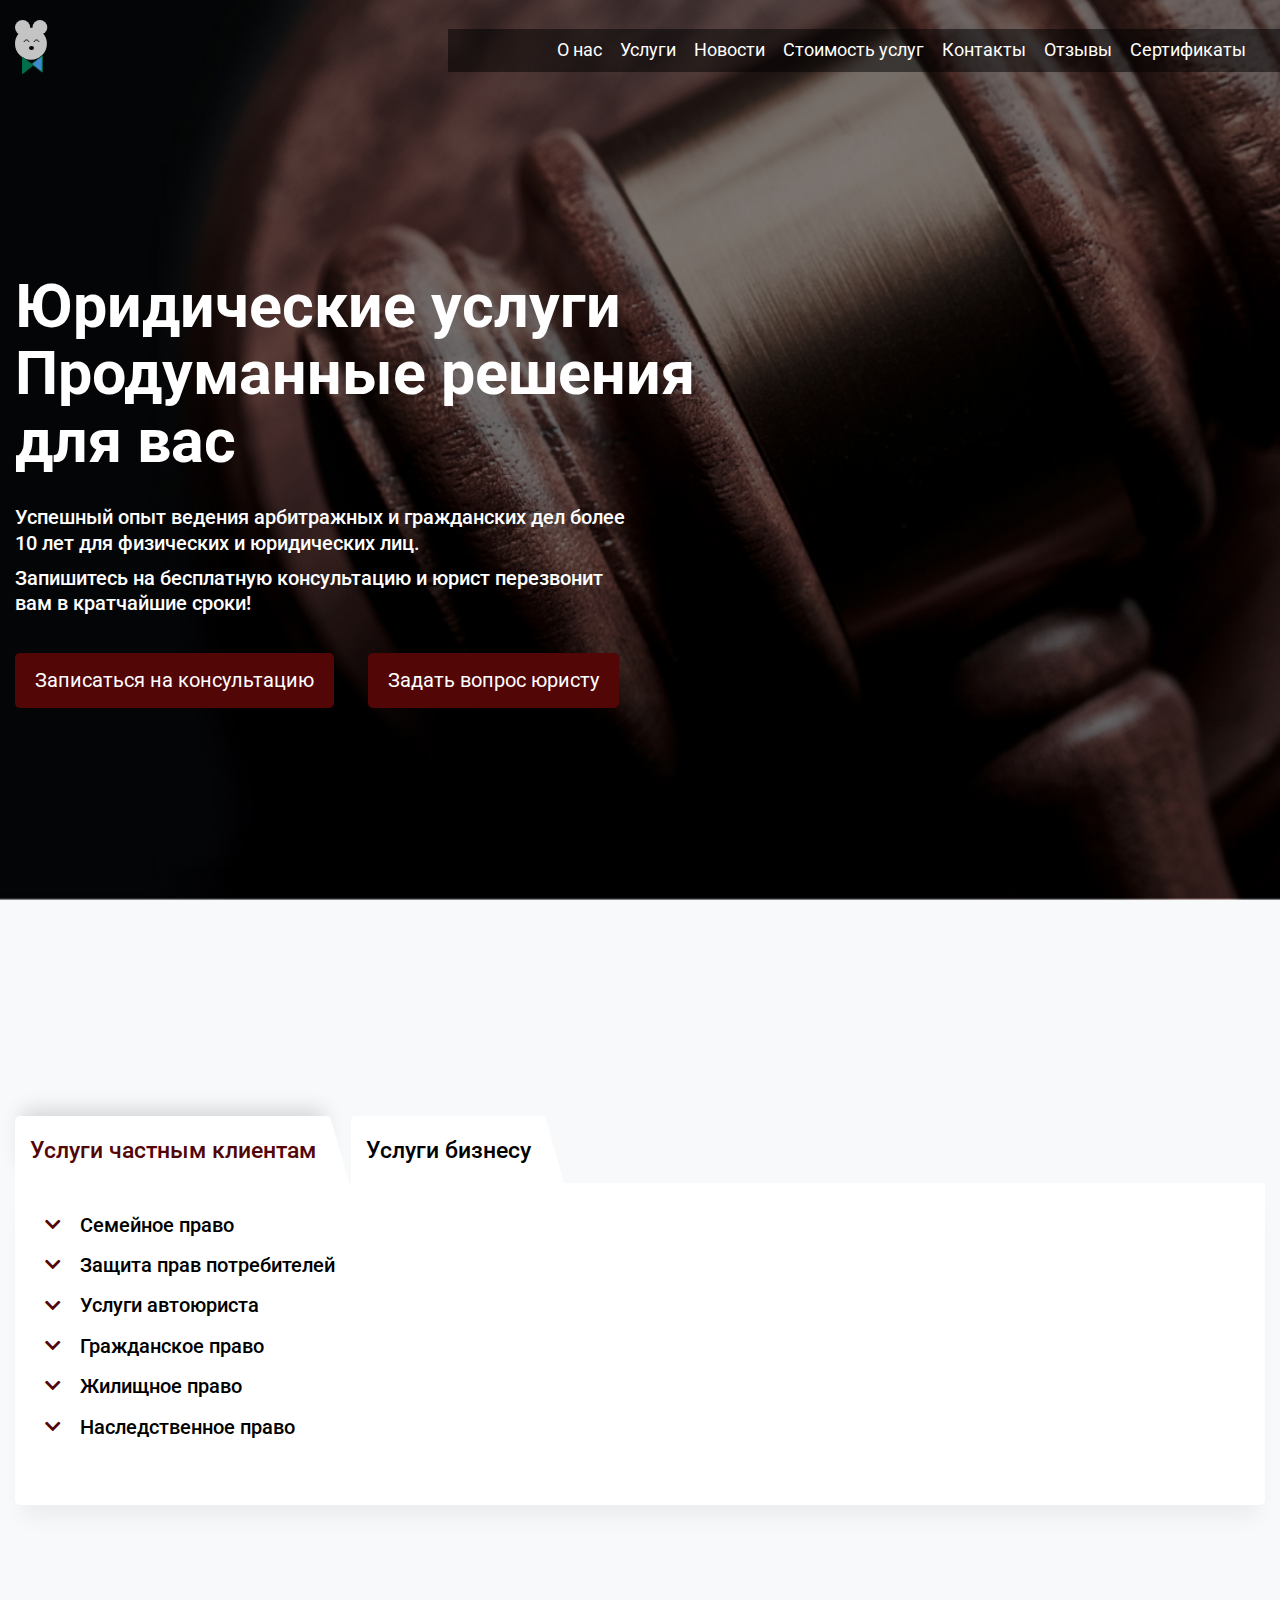
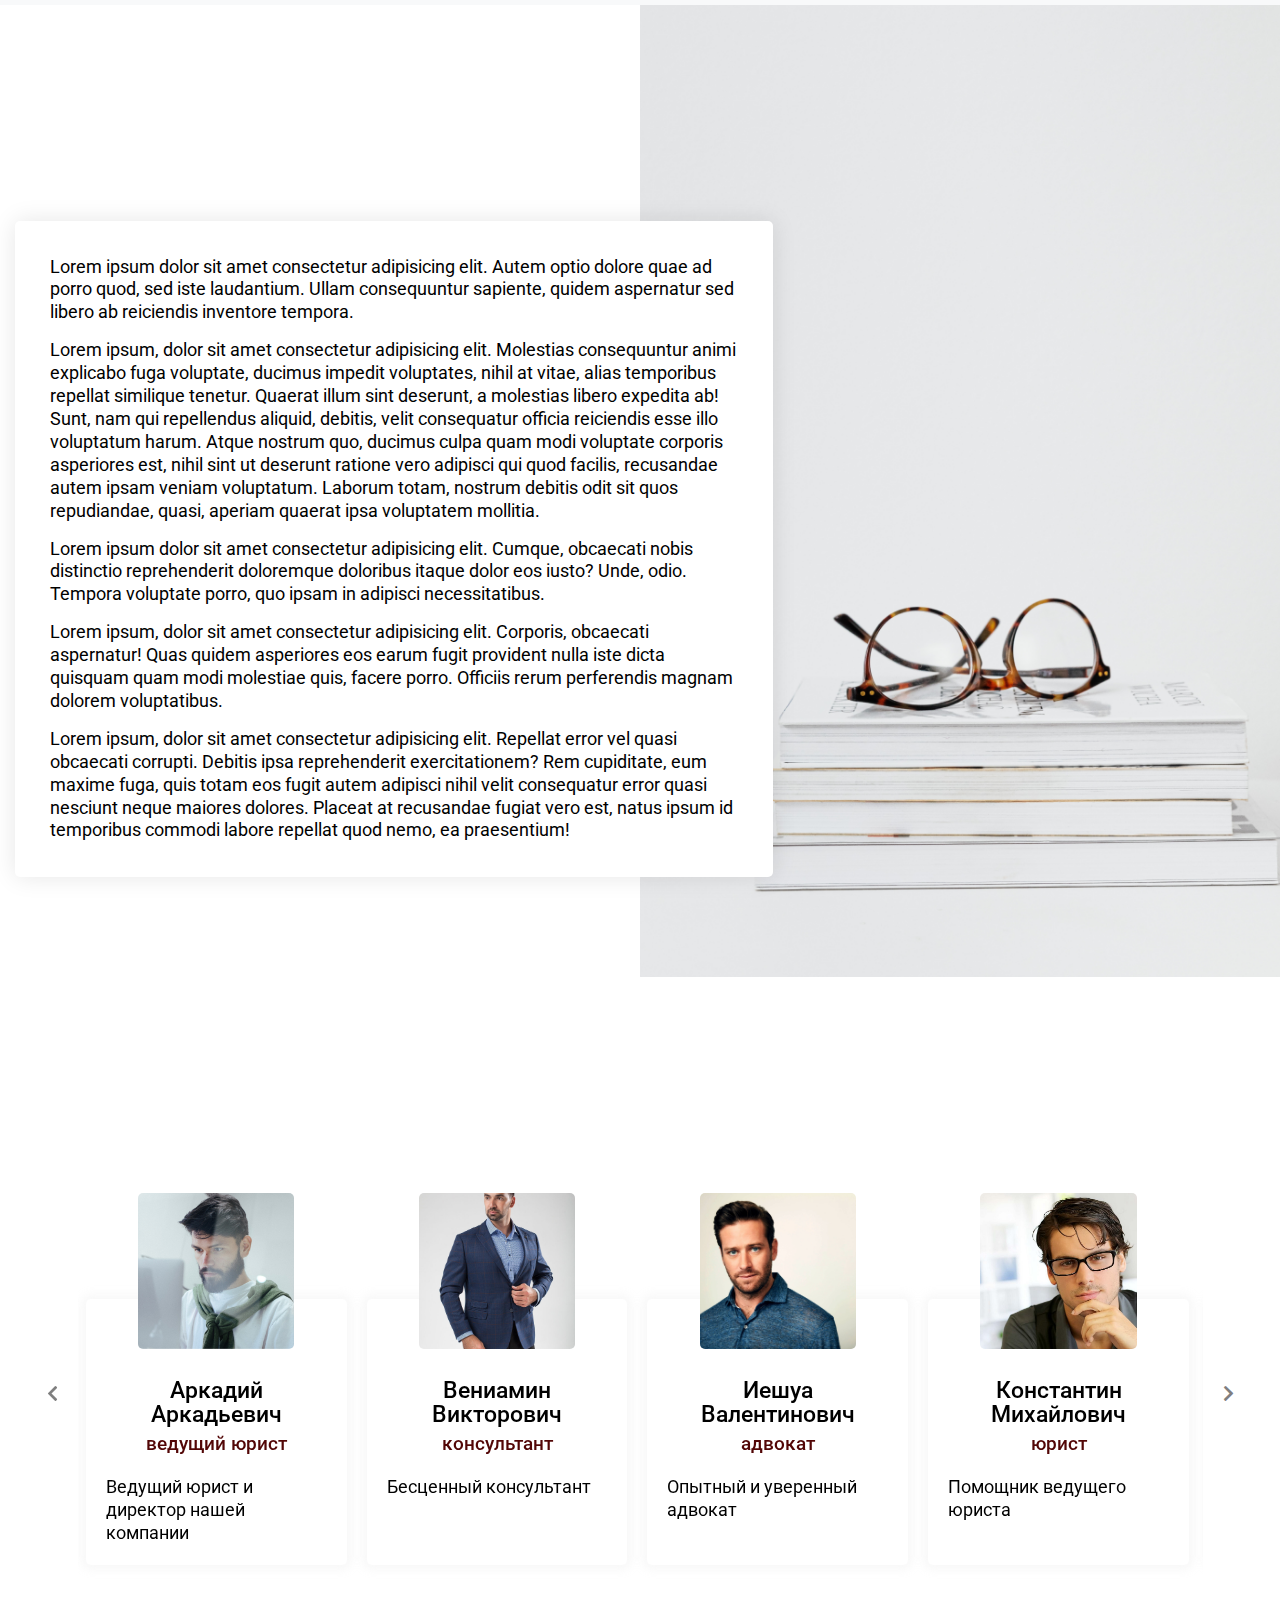
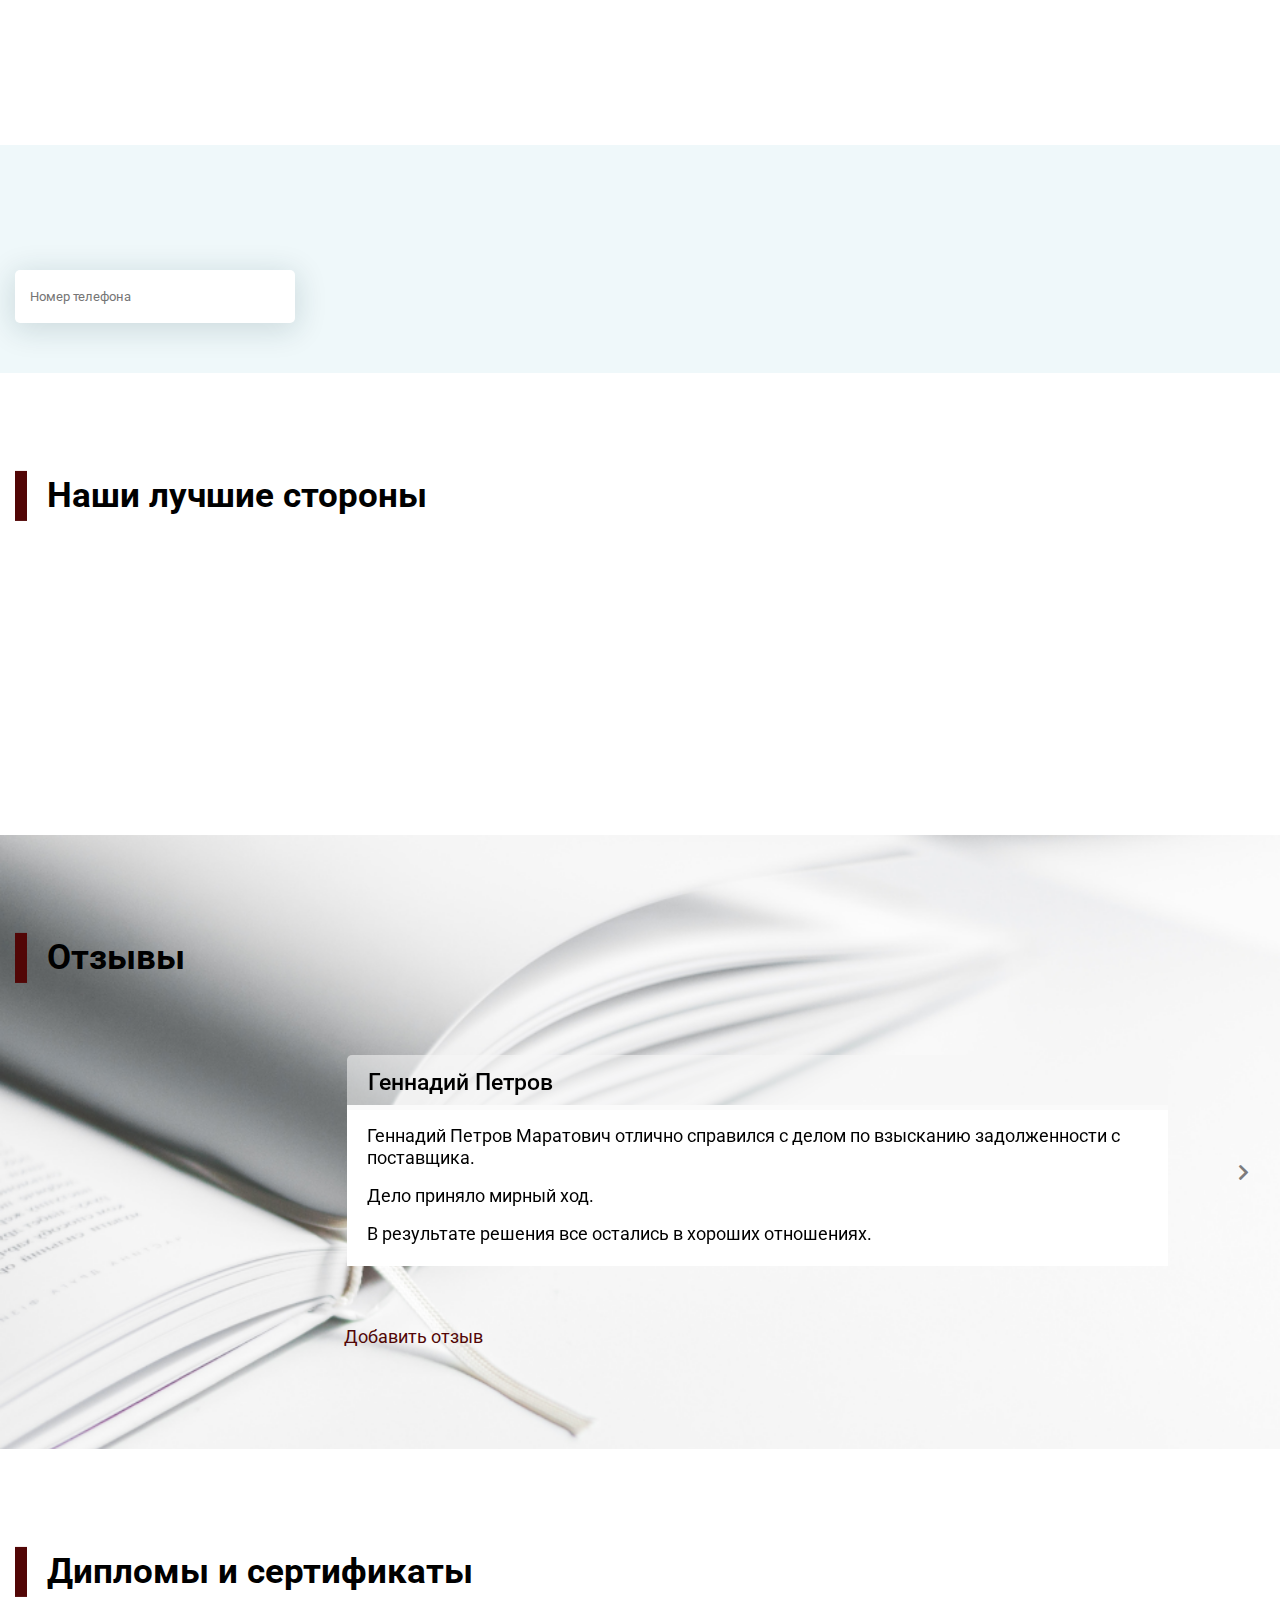
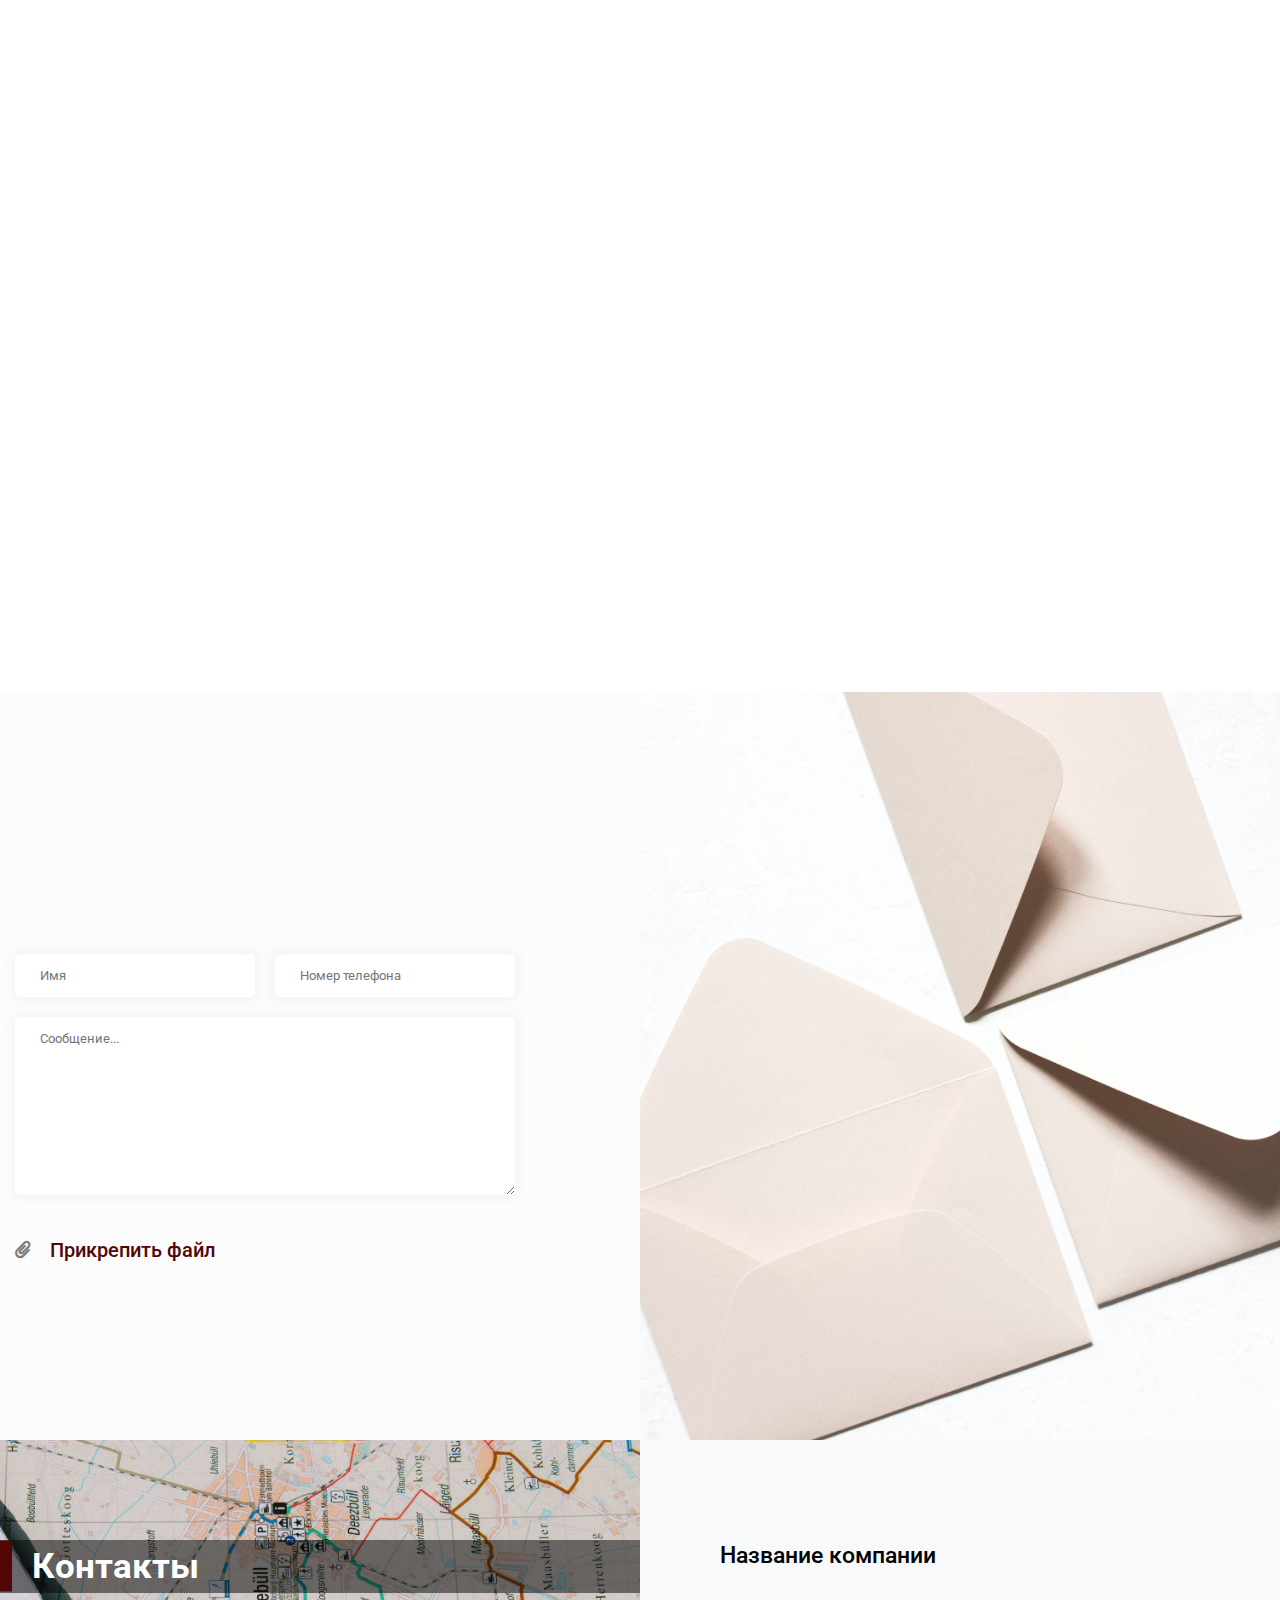
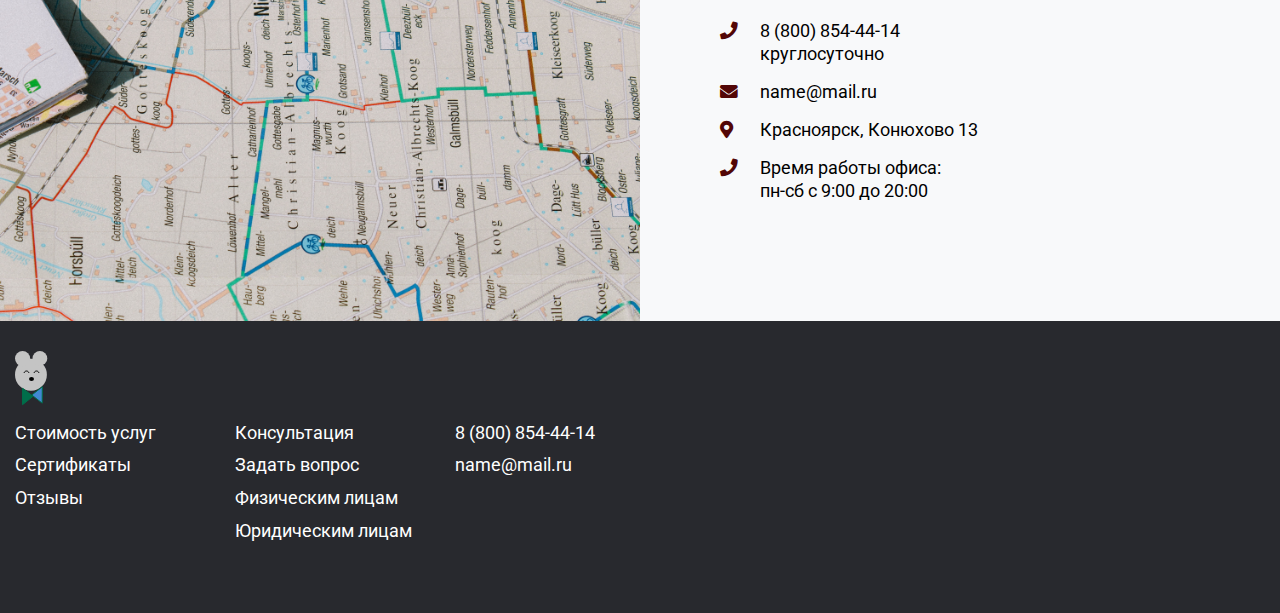
==== commit 6c511ed9: "Add files via upload" ====
--- a/index.html
+++ b/index.html
@@ -39,7 +39,7 @@
 		<div class="container">
 			<div class="header__body">
 				<div class="logo-menu">
-					<a href="#" class="logo-img-box">
+					<a href="index.html" class="logo-img-box">
 						<svg width="33" height="55" viewBox="0 0 33 55" fill="none"
 							xmlns="http://www.w3.org/2000/svg">
 							<circle cx="15.94" cy="23.7155" r="15.94" fill="#C4C4C4" />
@@ -55,12 +55,12 @@
 						</svg>
 					</a>
 					<div class="nav-box">
-						<ul id="sitemaps " class="menu header__menu">
+						<ul class="menu header__menu">
 							<li  class="menu__link"><a href="index.html#about" >О нас</a></li>
 							<li  class="menu__link"><a href="index.html#ser"> Услуги</a></li>
 							<li  class="menu__link"><a href="blog.html" >Новости</a></li>
 							<li  class="menu__link"><a href="price.html" >Стоимость услуг</a></li>
-							<li  class="menu__link">	<a href="index.html#contacts" >Контакты</a></li>
+							<li  class="menu__link"><a href="index.html#contacts" >Контакты</a></li>
 							<li  class="menu__link"><a href="index.html#feedback" >Отзывы</a></li>
 							<li  class="menu__link"><a href="index.html#dip" >Сертификаты</a></li>
 						</ul>
@@ -80,8 +80,8 @@
 								и юрист перезвонит вам в кратчайшие сроки!</p>
 						</div>
 						<div class="offer__nav">
-							<a href="#post" class="offer__btn" target="_blank">Записаться на консультацию</a>
-							<a href="#send" class="offer__btn" target="_blank">Задать вопрос юристу</a>
+							<a href="#send" class="offer__btn">Записаться на консультацию</a>
+							<a href="#post" class="offer__btn">Задать вопрос юристу</a>
 						</div>
 					</div>
 				</div>
@@ -709,17 +709,17 @@
 						</div>
 					</div>
 					<div class="social contacts__social">
-						<a href="#" target="_blank" class="social__link rotateIn wow" data-wow-delay="1s"><i
+						<a href="https://vk.com/" target="_blank" class="social__link rotateIn wow" data-wow-delay="1s"><i
 								class="fab fa-vk"></i></a>
-						<a href="#" target="_blank" class="social__link rotateIn wow" data-wow-delay="2s"><i
+						<a href="https://www.facebook.com/" target="_blank" class="social__link rotateIn wow" data-wow-delay="2s"><i
 								class="fab fa-facebook-f"></i></a>
-						<a href="#" target="_blank" class="social__link rotateIn wow" data-wow-delay="3s"><i
+						<a href="https://www.instagram.com/" target="_blank" class="social__link rotateIn wow" data-wow-delay="3s"><i
 								class="fab fa-instagram"></i></a>
-						<a href="#" target="_blank" class="social__link rotateIn wow" data-wow-delay="4s"><i
+						<a href="https://ok.ru/" target="_blank" class="social__link rotateIn wow" data-wow-delay="4s"><i
 								class="fab fa-odnoklassniki-square"></i></a>
-						<a href="#" target="_blank" class="social__link rotateIn wow" data-wow-delay="5s"><i
+						<a href="https://wa.me/79907458483" target="_blank" class="social__link rotateIn wow" data-wow-delay="5s"><i
 								class="fab fa-whatsapp"></i></a>
-						<a href="#" target="_blank" class="social__link rotateIn wow" data-wow-delay="6s"><i
+						<a href="https://viber.click/79907458483" target="_blank" class="social__link rotateIn wow" data-wow-delay="6s"><i
 								class="fab fa-viber"></i></a>
 					</div>
 				</div>
@@ -741,7 +741,7 @@
 				<div class="container">
 					<div class="footer__body">
 						<div class="footer__logo-row">
-							<div class="logo-img-box"><svg width="33" height="55" viewBox="0 0 33 55" fill="none"
+							<a href="index.html" class="logo-img-box"><svg width="33" height="55" viewBox="0 0 33 55" fill="none"
 									xmlns="http://www.w3.org/2000/svg">
 									<circle cx="15.94" cy="23.7155" r="15.94" fill="#C4C4C4" />
 									<circle cx="24.8819" cy="7.38681" r="7.38681" fill="#C4C4C4" />
@@ -753,36 +753,35 @@
 									<ellipse cx="16.5" cy="28" rx="2.5" ry="2" fill="black" />
 									<path d="M9 21.875C10 19.375 13 19.375 14 21.875" stroke="black" />
 									<path d="M19 21.875C20 19.375 23 19.375 24 21.875" stroke="black" />
-								</svg></div>
+								</svg>
+							</a>
 						</div>
 						<div class="footer__cols-row">
 							<div class="col-links footer__col-links">
-								<a href="#" target="_blank" class="col-links__link">Блог</a>
-								<a href="#" target="_blank" class="col-links__link">Прайс-лист</a>
-								<a href="#" target="_blank" class="col-links__link">Карта сайта</a>
-								<a href="#" target="_blank" class="col-links__link">Политика
-									конфиденциальности</a>
+								<a href="price.html" class="col-links__link">Стоимость услуг</a>
+								<a href="index.html#dip" class="col-links__link">Сертификаты</a>
+								<a href="index.html#feedback" class="col-links__link">Отзывы</a>
 							</div>
 							<div class="col-links footer__col-links">
-								<a href="#" target="_blank" class="col-links__link">Консультация</a>
-								<a href="#" target="_blank" class="col-links__link">Задать вопрос</a>
-								<a href="#" target="_blank" class="col-links__link">Физическим лицам</a>
-								<a href="#" target="_blank" class="col-links__link">Юридическим лицам</a>
+								<a href="#send"  class="col-links__link">Консультация</a>
+								<a href="#post" class="col-links__link">Задать вопрос</a>
+								<a href="index.html#ser"  class="col-links__link">Физическим лицам</a>
+								<a href="index.html#ser" class="col-links__link">Юридическим лицам</a>
 							</div>
 							<div class="col-links footer__col-links">
 								<a href="tel:+78008544414">8 (800) 854-44-14</a>
 								<a href="mailto:name@mail.ru">name@mail.ru</a>
 								<div class="social footer__social">
-									<a href="#" target="_blank" class="social__link rotateIn wow "><i class="fab fa-vk"></i></a>
-									<a href="#" target="_blank" class="social__link rotateIn wow"><i
+									<a href="https://vk.com/" target="_blank" class="social__link rotateIn wow "><i class="fab fa-vk"></i></a>
+									<a href="https://www.facebook.com/" target="_blank" class="social__link rotateIn wow"><i
 											class="fab fa-facebook-f"></i></a>
-									<a href="#" target="_blank" class="social__link rotateIn wow"><i
+									<a href="https://www.instagram.com/" target="_blank" class="social__link rotateIn wow"><i
 											class="fab fa-instagram"></i></a>
-									<a href="#" target="_blank" class="social__link rotateIn wow"><i
+									<a href="https://ok.ru/" target="_blank" class="social__link rotateIn wow"><i
 											class="fab fa-odnoklassniki-square"></i></a>
-									<a href="#" target="_blank" class="social__link rotateIn wow"><i
+									<a href="https://wa.me/79907458483" target="_blank" class="social__link rotateIn wow"><i
 											class="fab fa-whatsapp"></i></a>
-									<a href="#" target="_blank" class="social__link rotateIn wow"><i
+									<a href="https://viber.click/79907458483" target="_blank" class="social__link rotateIn wow"><i
 											class="fab fa-viber"></i></a>
 								</div>
 							</div>
--- a/css/style.css
+++ b/css/style.css
@@ -443,6 +443,13 @@
     -ms-flex-wrap: wrap;
     flex-wrap: wrap; }
   .footer__col-links {
+    display: -webkit-box;
+    display: -ms-flexbox;
+    display: flex;
+    -webkit-box-orient: vertical;
+    -webkit-box-direction: normal;
+    -ms-flex-direction: column;
+    flex-direction: column;
     width: 190px; }
     .footer__col-links > a {
       -webkit-transition: all 0.3s ease 0s;
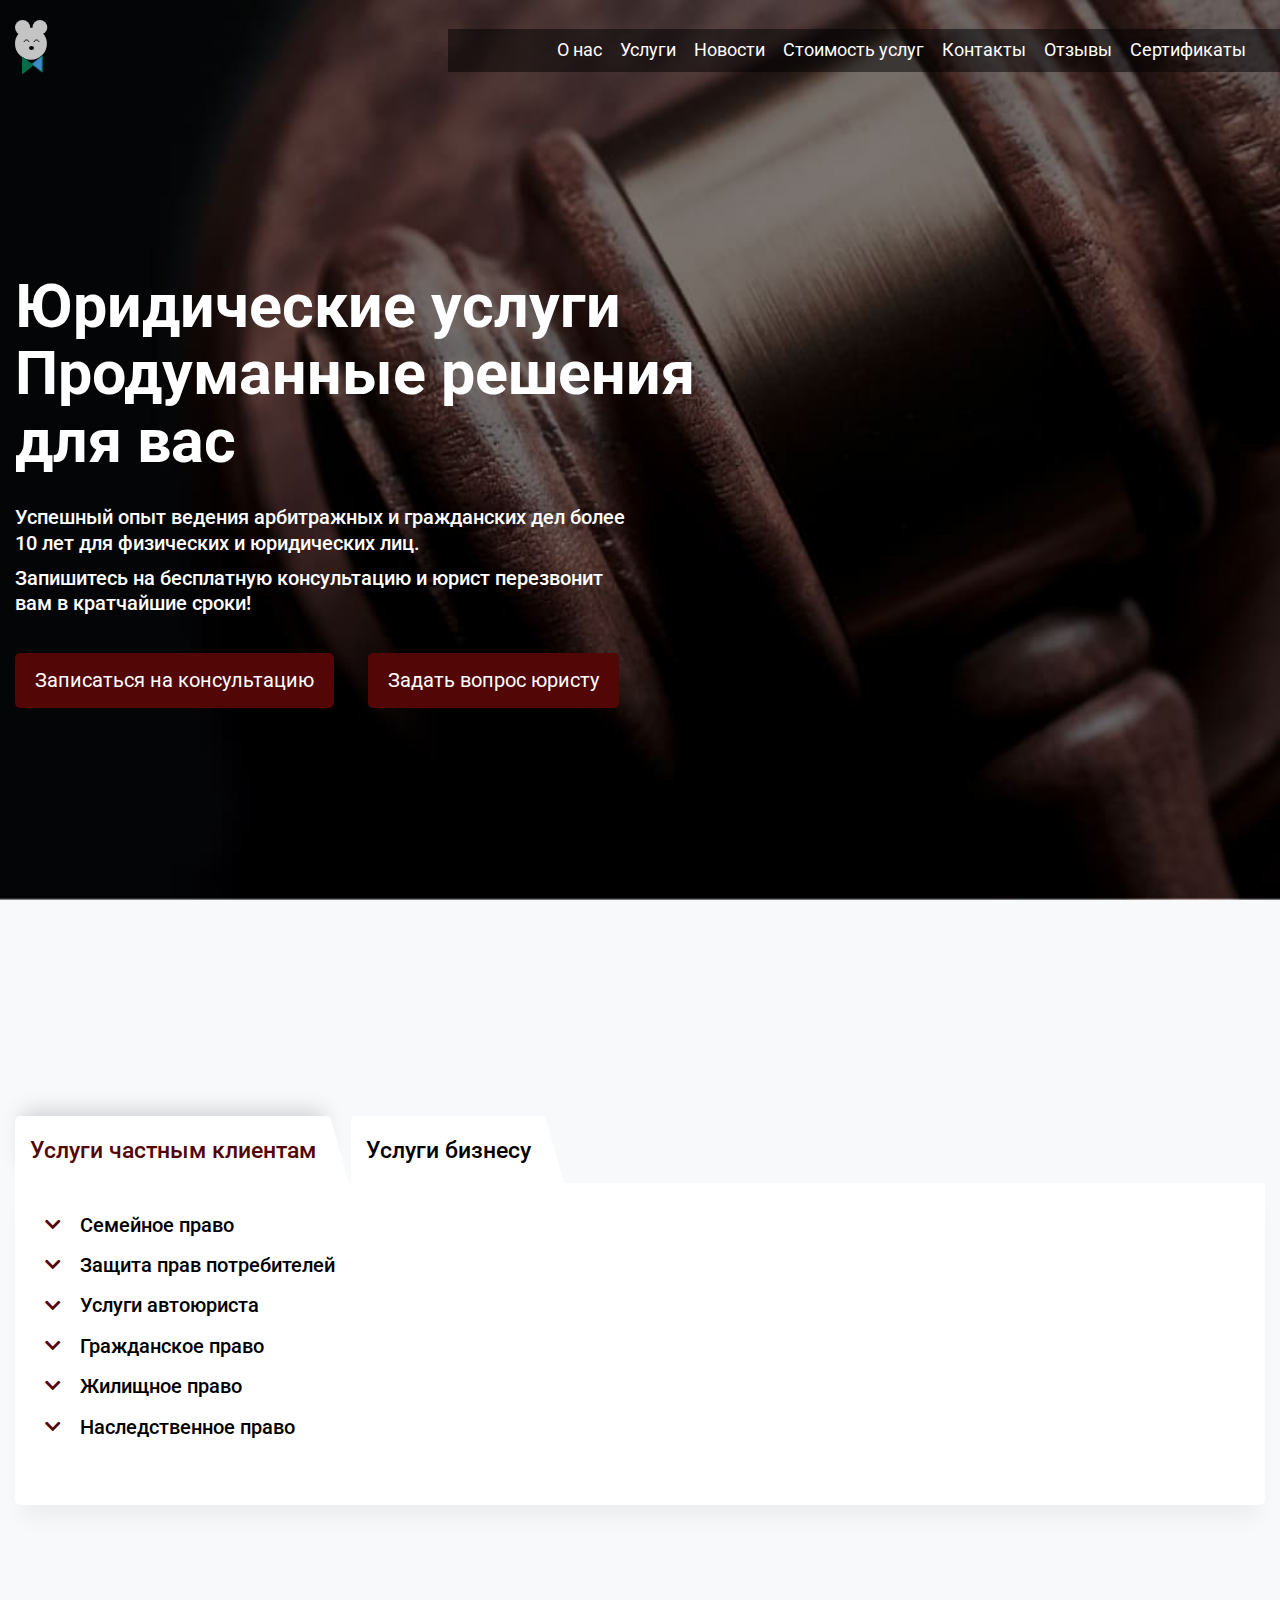
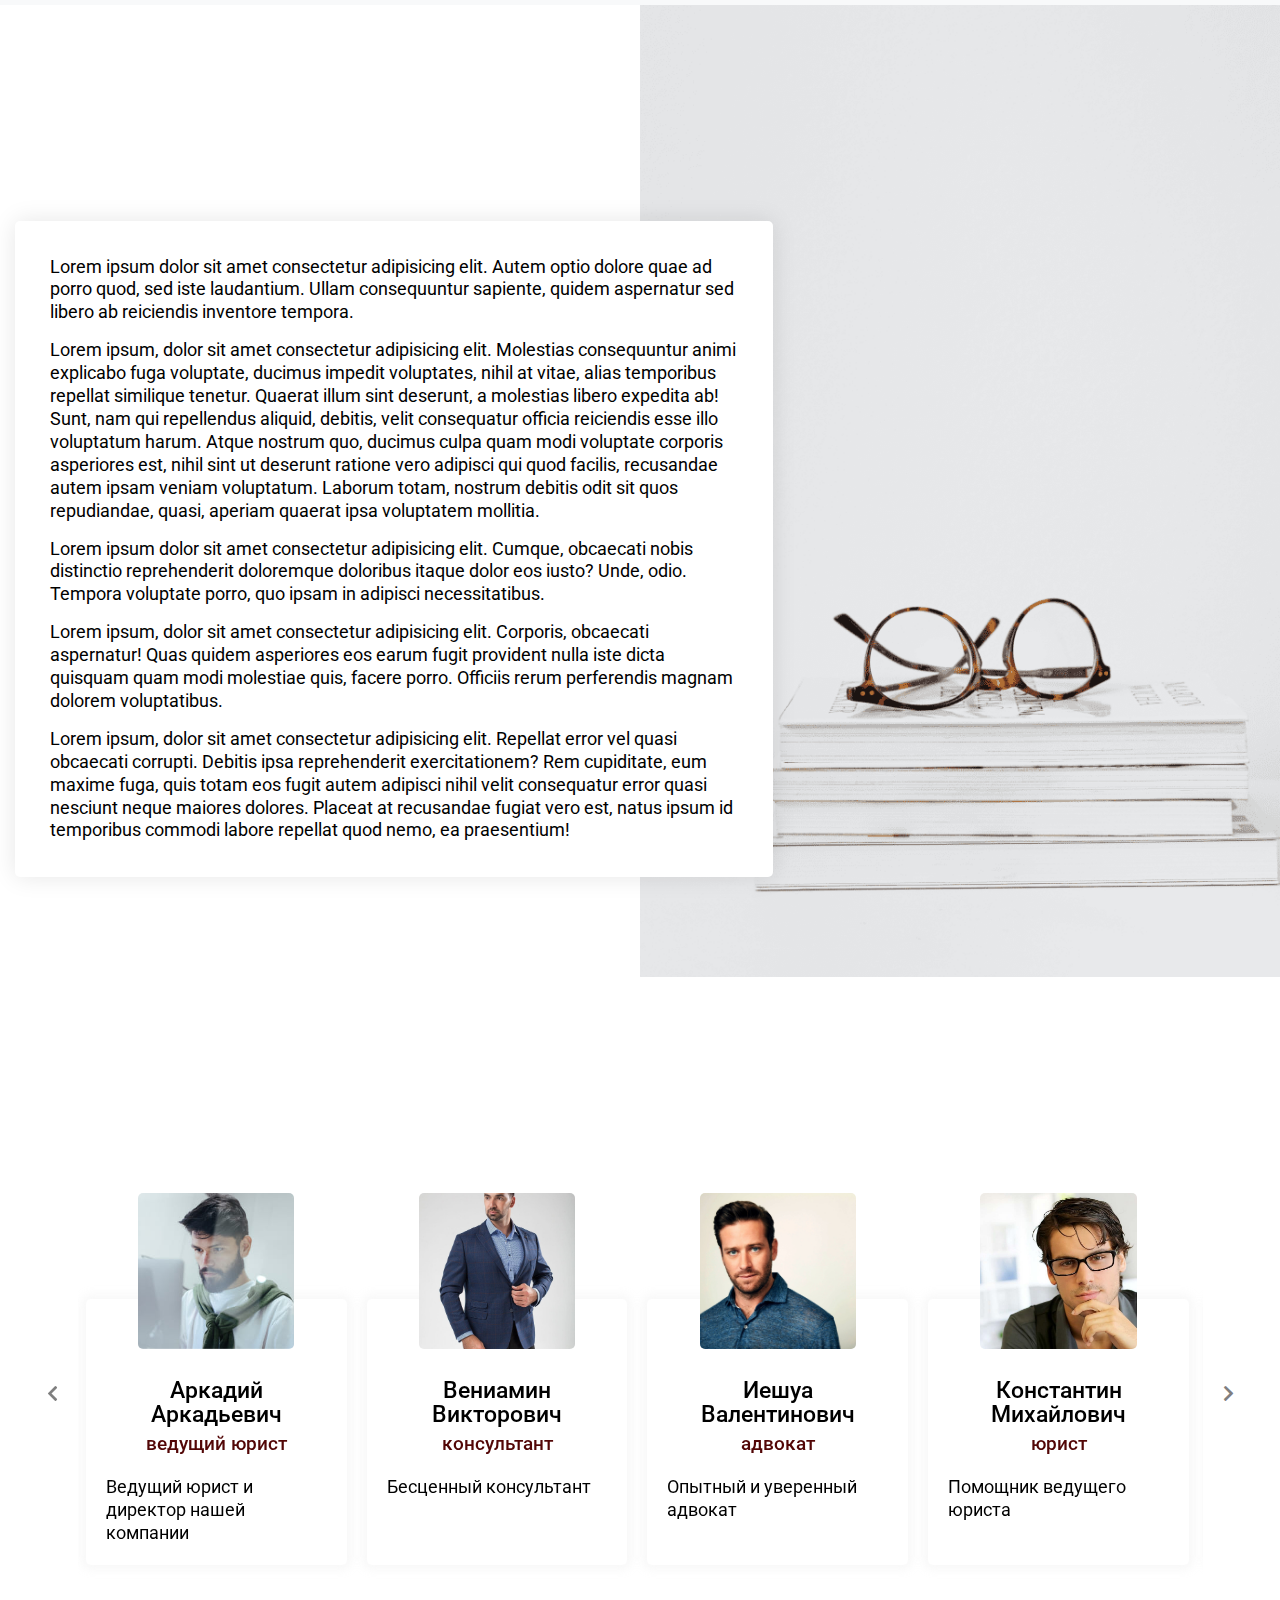
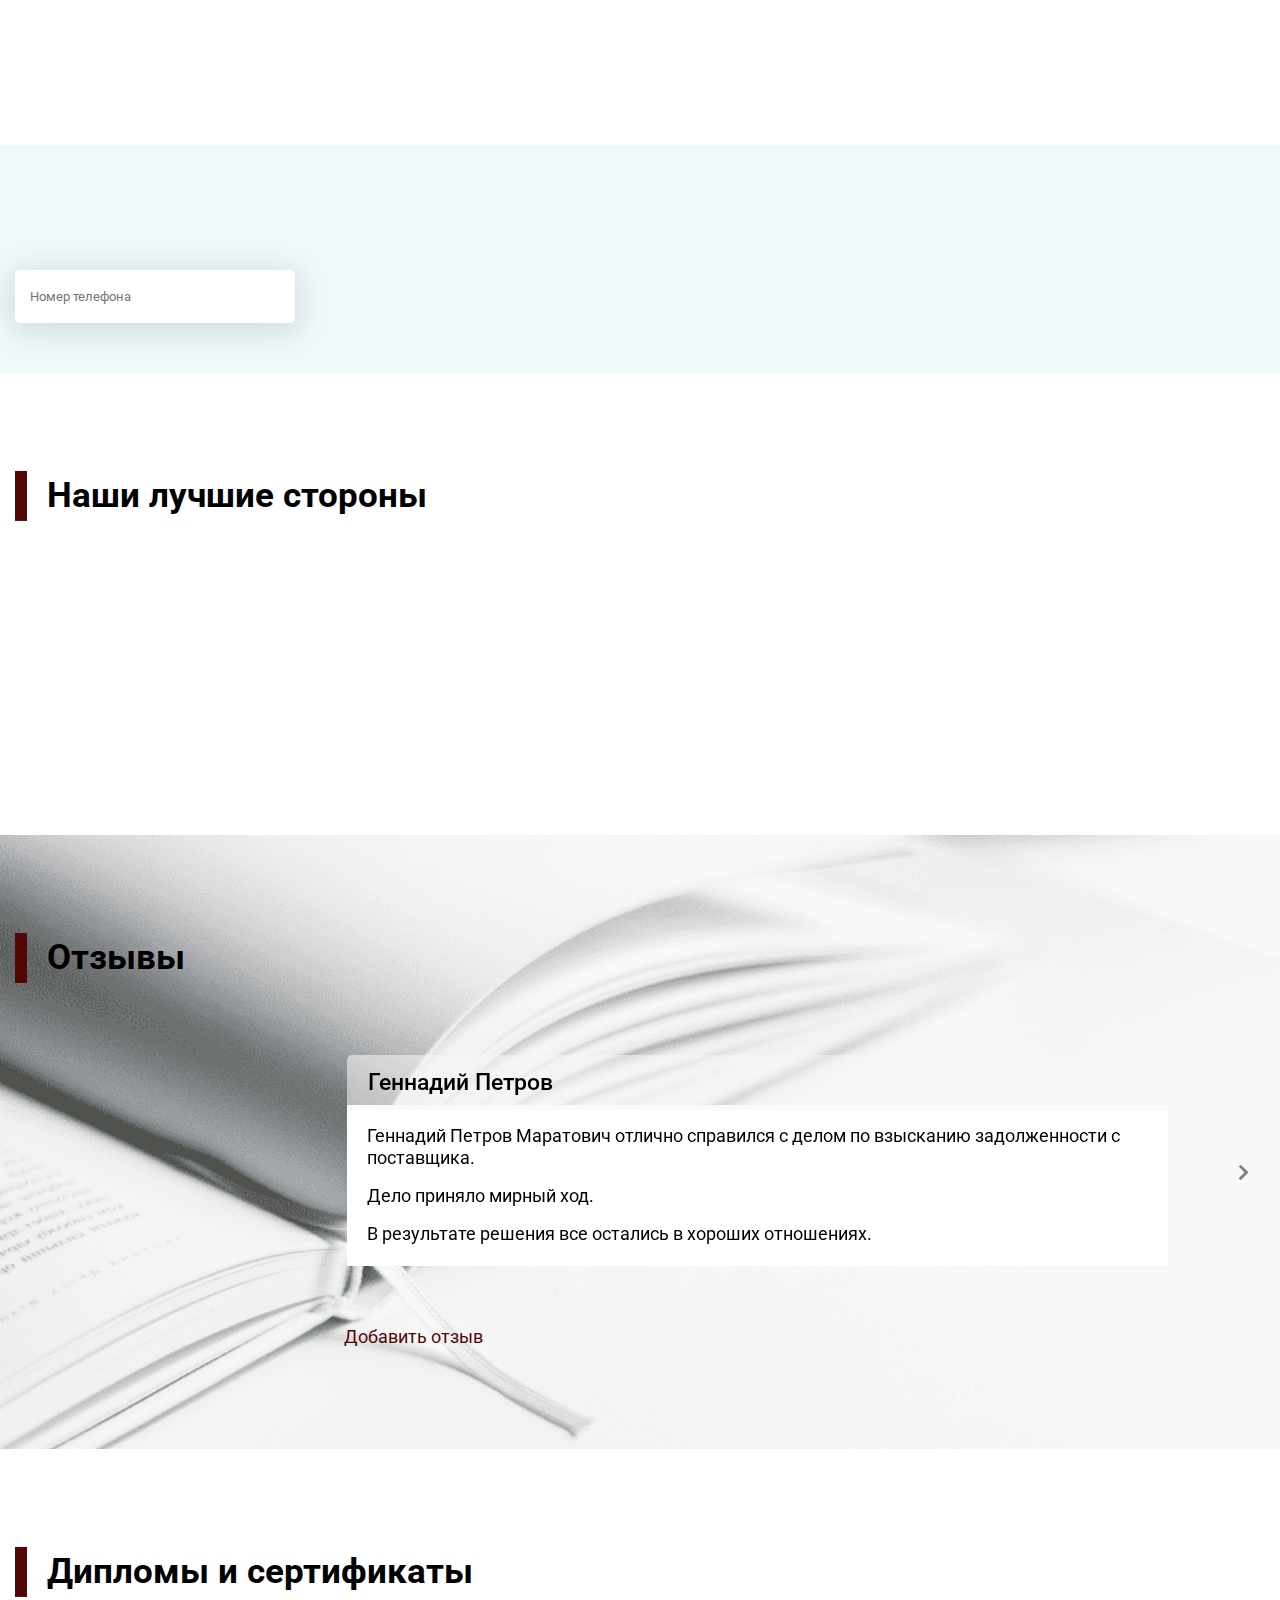
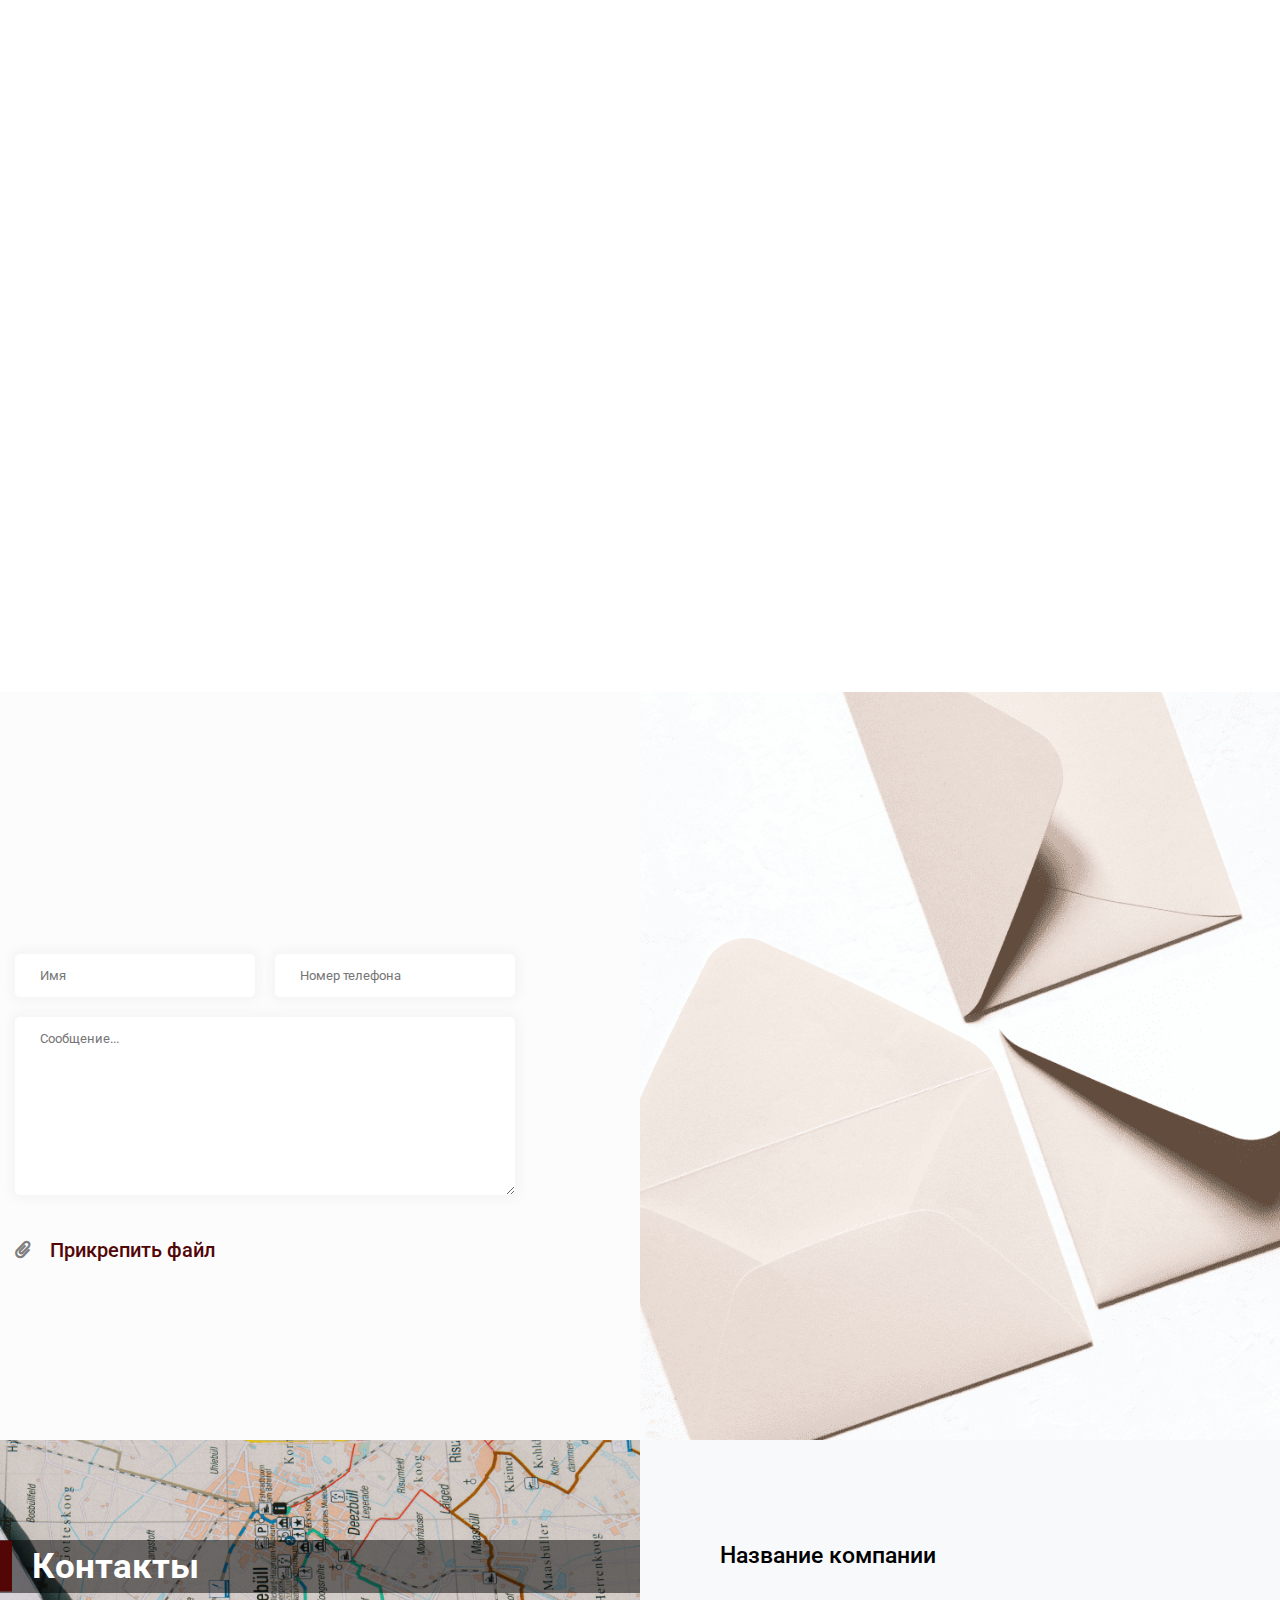
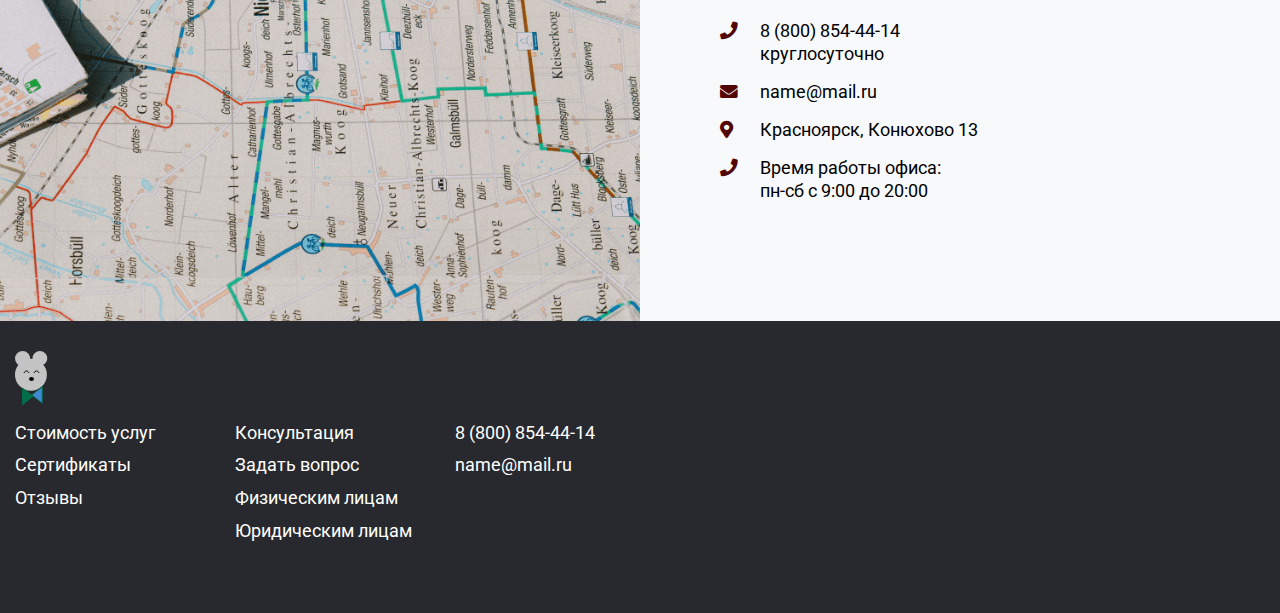
==== commit a9edf575: "Update index.html" ====
--- a/index.html
+++ b/index.html
@@ -58,9 +58,9 @@
 						<ul class="menu header__menu">
 							<li  class="menu__link"><a href="index.html#about" >О нас</a></li>
 							<li  class="menu__link"><a href="index.html#ser"> Услуги</a></li>
-							<li  class="menu__link"><a href="blog.html" >Новости</a></li>
+							<li  class="menu__link"><a href="https://webpageproofs.github.io/lawNews/blog.html" >Новости</a></li>
 							<li  class="menu__link"><a href="price.html" >Стоимость услуг</a></li>
-							<li  class="menu__link"><a href="index.html#contacts" >Контакты</a></li>
+							<li  class="menu__link"><a href="#contacts" >Контакты</a></li>
 							<li  class="menu__link"><a href="index.html#feedback" >Отзывы</a></li>
 							<li  class="menu__link"><a href="index.html#dip" >Сертификаты</a></li>
 						</ul>
@@ -824,4 +824,4 @@
 	<script src="js/main.js"></script>
 </body>
 
-</html>+</html>
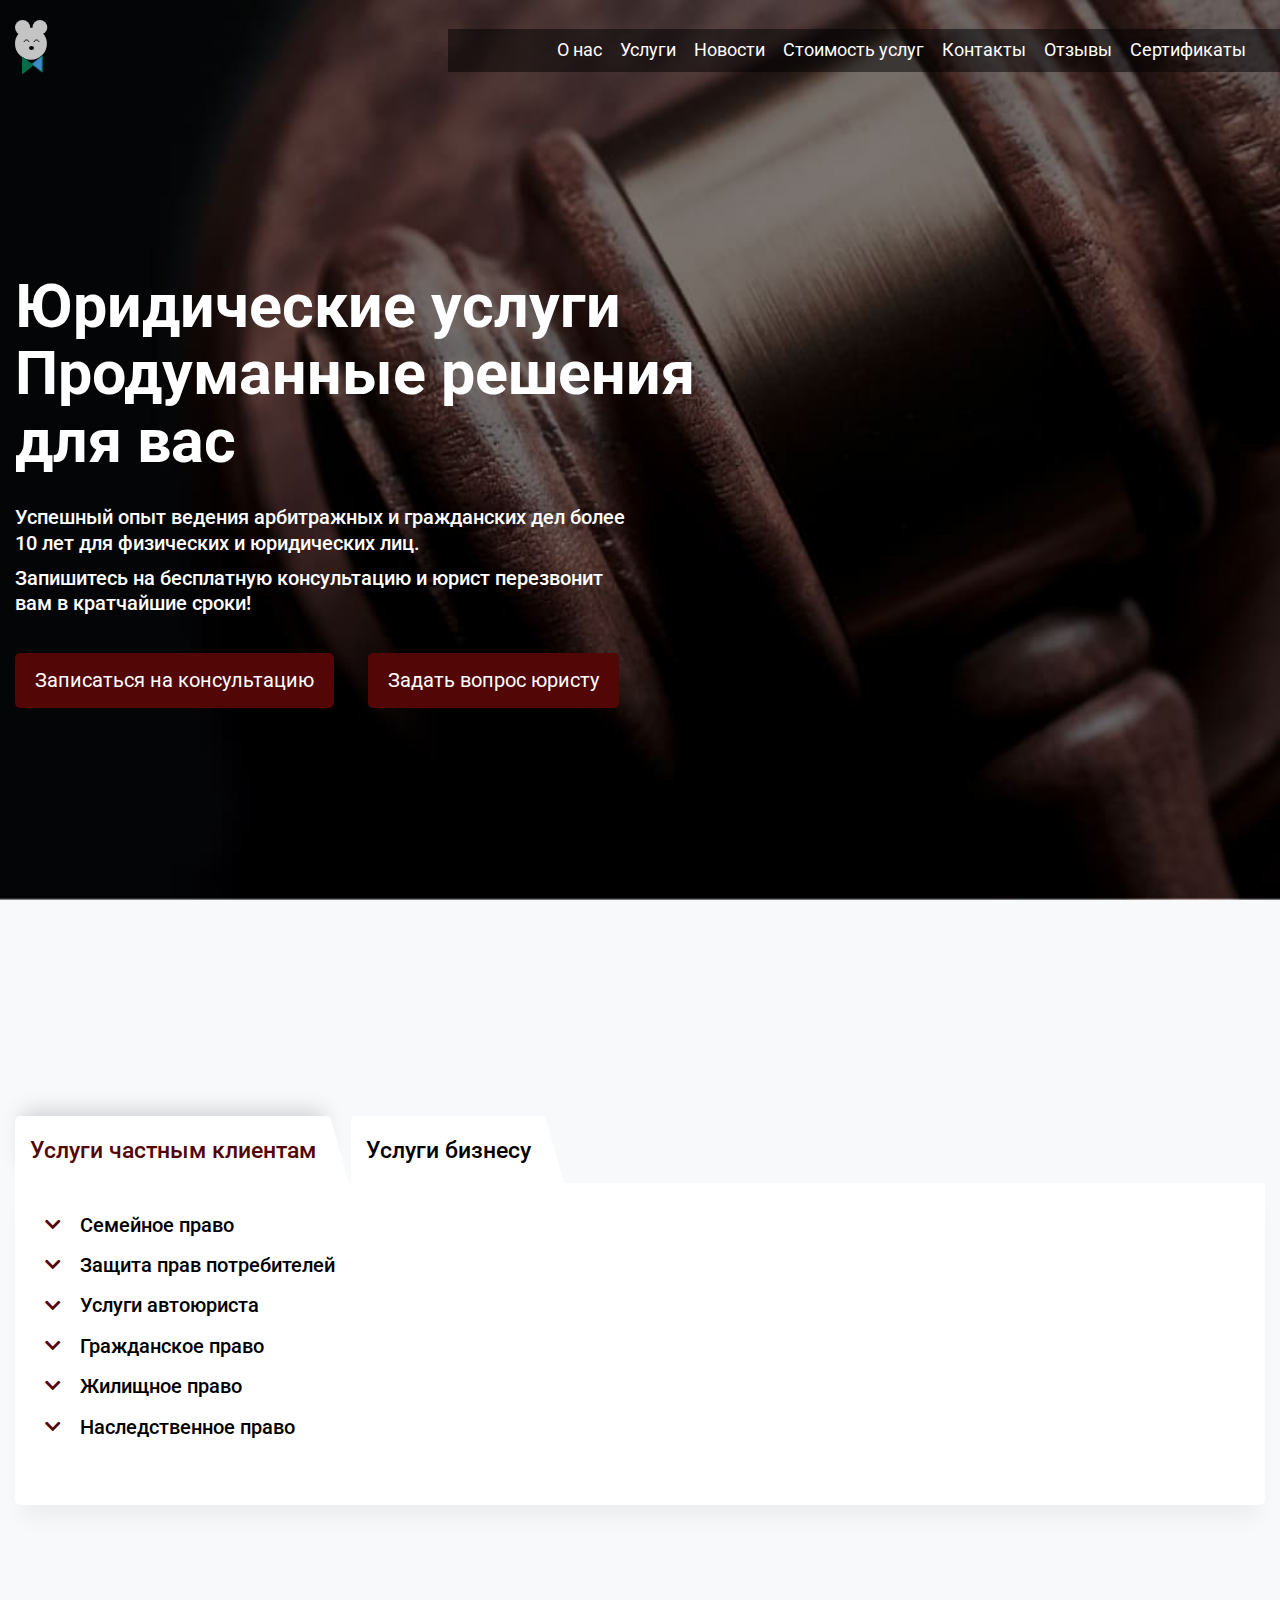
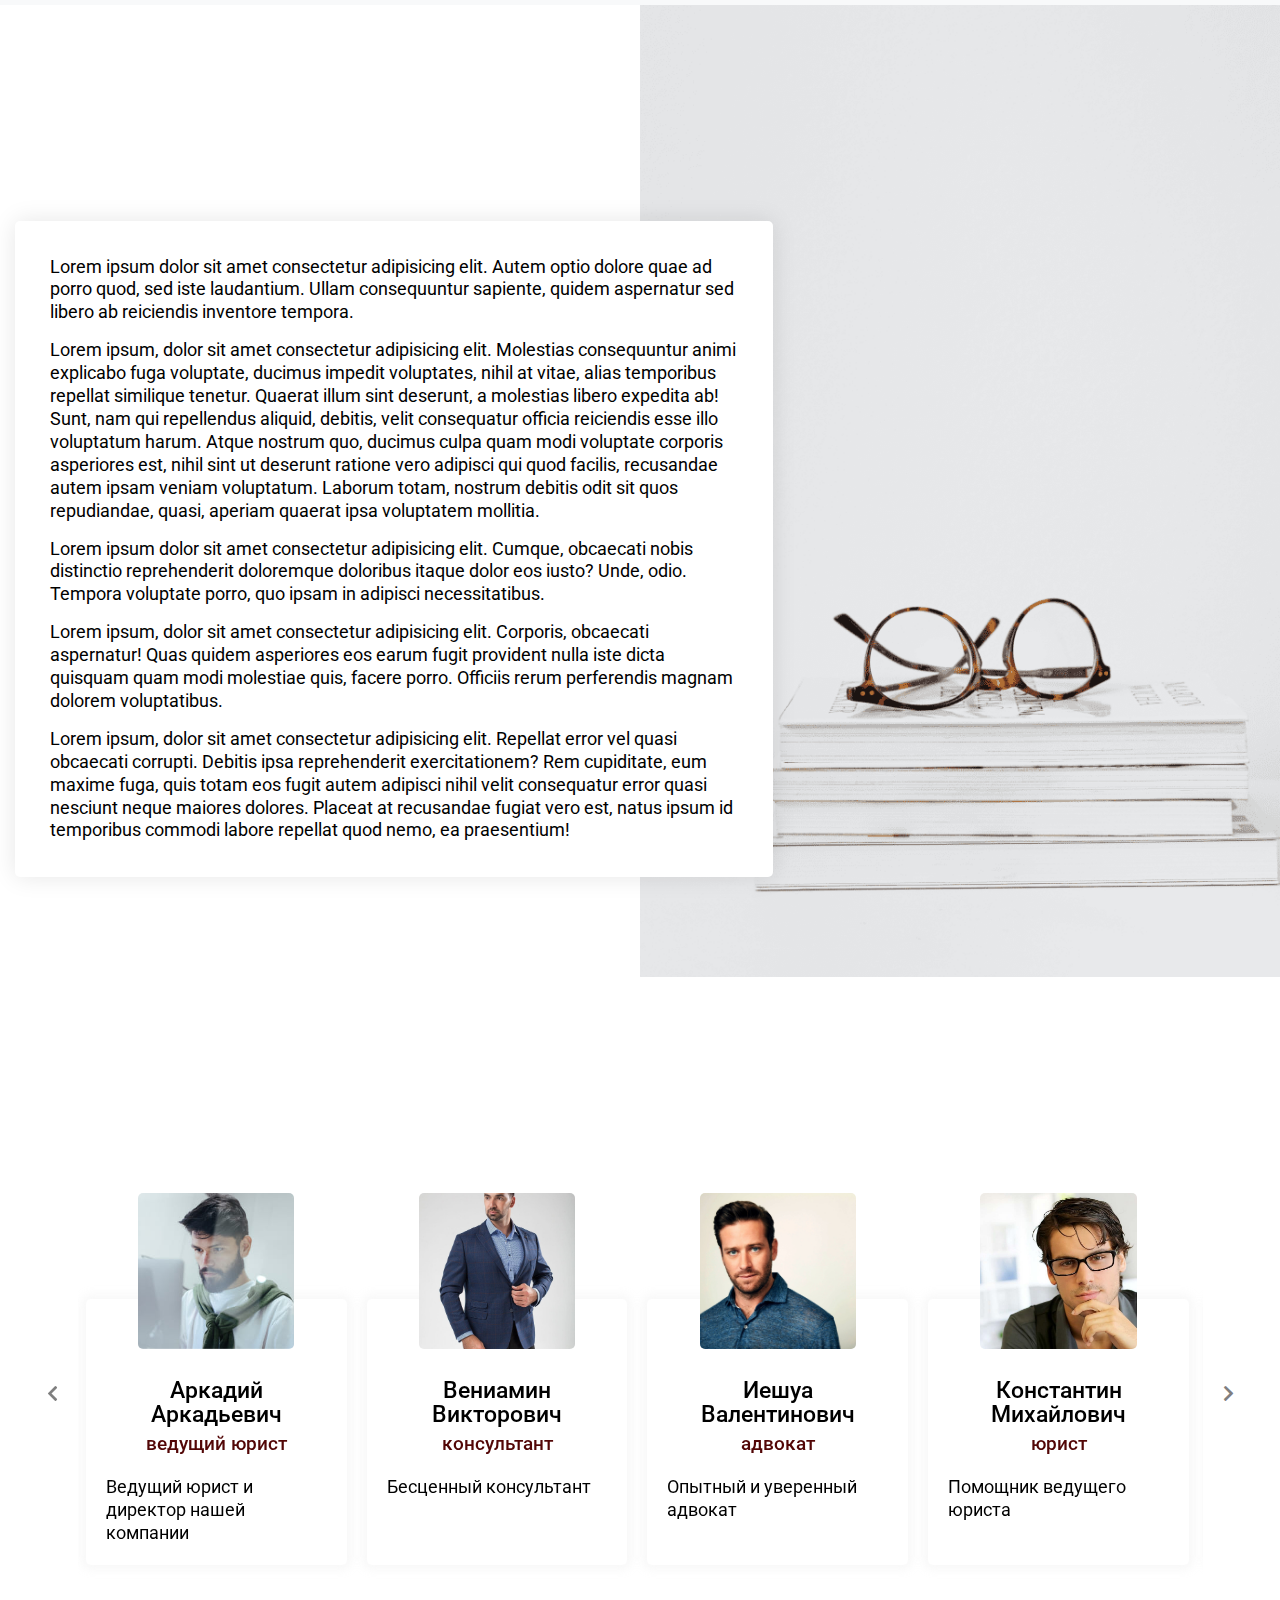
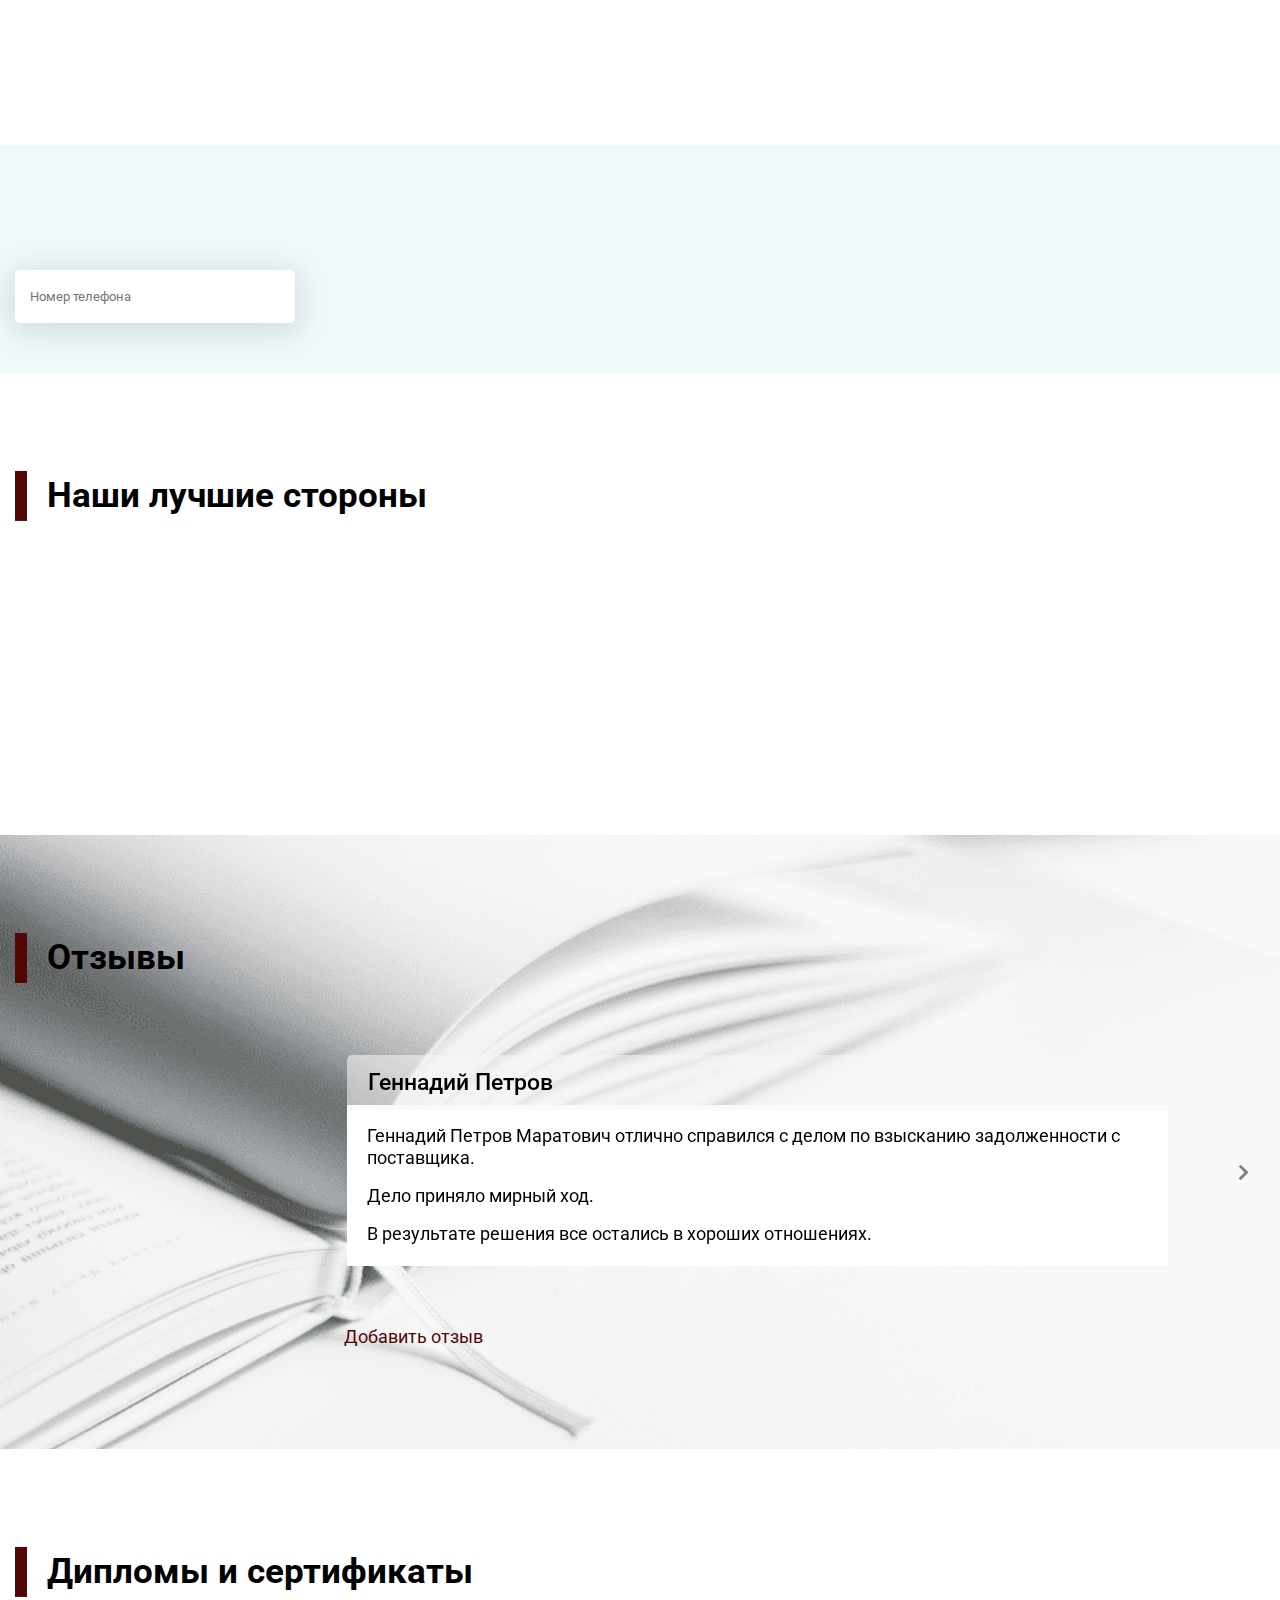
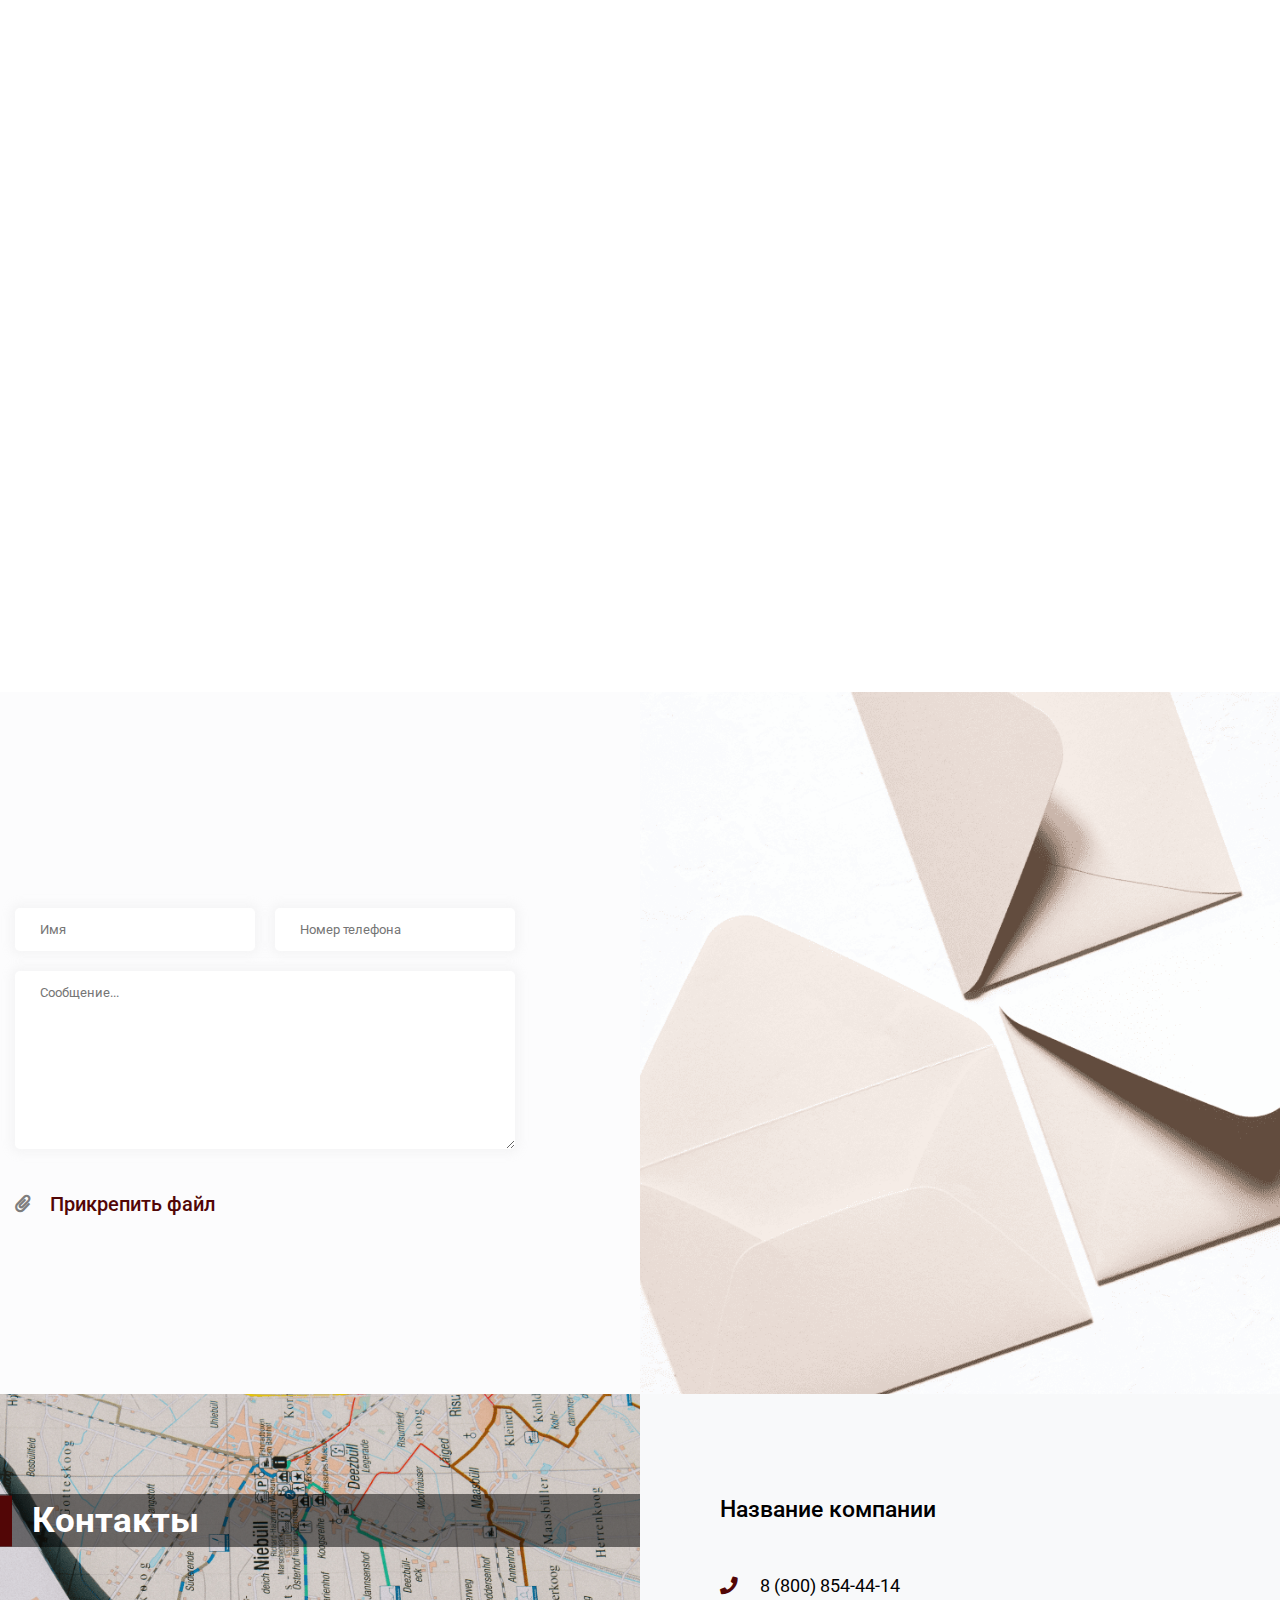
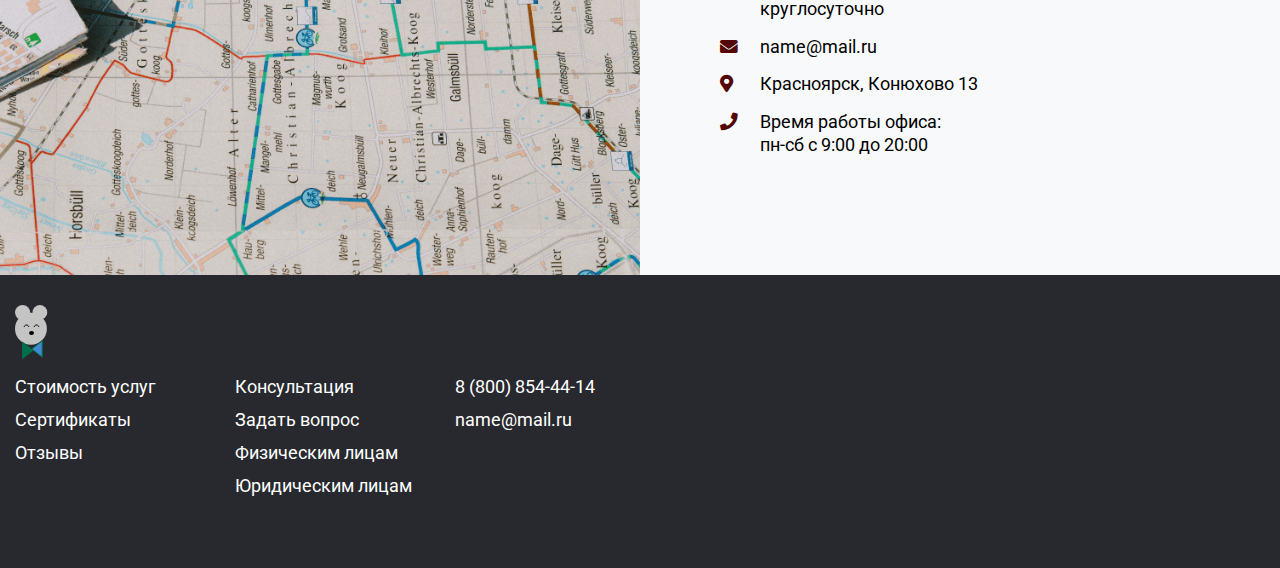
==== commit 610bc17b: "Update index.html" ====
--- a/index.html
+++ b/index.html
@@ -487,7 +487,7 @@
 			<div class="solution__wrap">
 				<div class="container">
 					<div class="solution__body">
-						<div class="team__head"><h2 class="solution__h2 zoomIn wow">Предложим решение <span>бесплатно</span>!</h2></div>
+						<div class="team__head"><h2 class="solution__h2 zoomIn wow">Предложим решение</h2></div>
 						<form action="#" class="solution__form form">
 							<input id="phone_1" type="text" class="form__input " placeholder="Номер телефона" required>
 							<button class="form__btn btn-green tada wow" data-wow-delay="1s" >Получить решение</button>
@@ -645,8 +645,7 @@
 			<div class="post__wrap p100-0">
 				<div class="container">
 					<div class="post__body">
-						<div class="team__head"><h2 class="title-h2 post__h2 zoomIn wow" >Напишите нам о Вашей ситуации, и мы предложим БЕСПЛАТНОЕ решение за 1
-							час </h2></div>
+						<div class="team__head"><h2 class="title-h2 post__h2 zoomIn wow" >Напишите нам</h2></div>
 						<form action="#" class="post__form form">
 							<div class="form__inputs">
 								<input type="text" class="form__input" placeholder="Имя" required>
--- a/css/style.css
+++ b/css/style.css
@@ -187,6 +187,7 @@
     display: none; }
 
 .header {
+  background-color: #220a0a;
   background: url(../img/bg/po.jpg) center right/cover no-repeat;
   display: -webkit-box;
   display: -ms-flexbox;
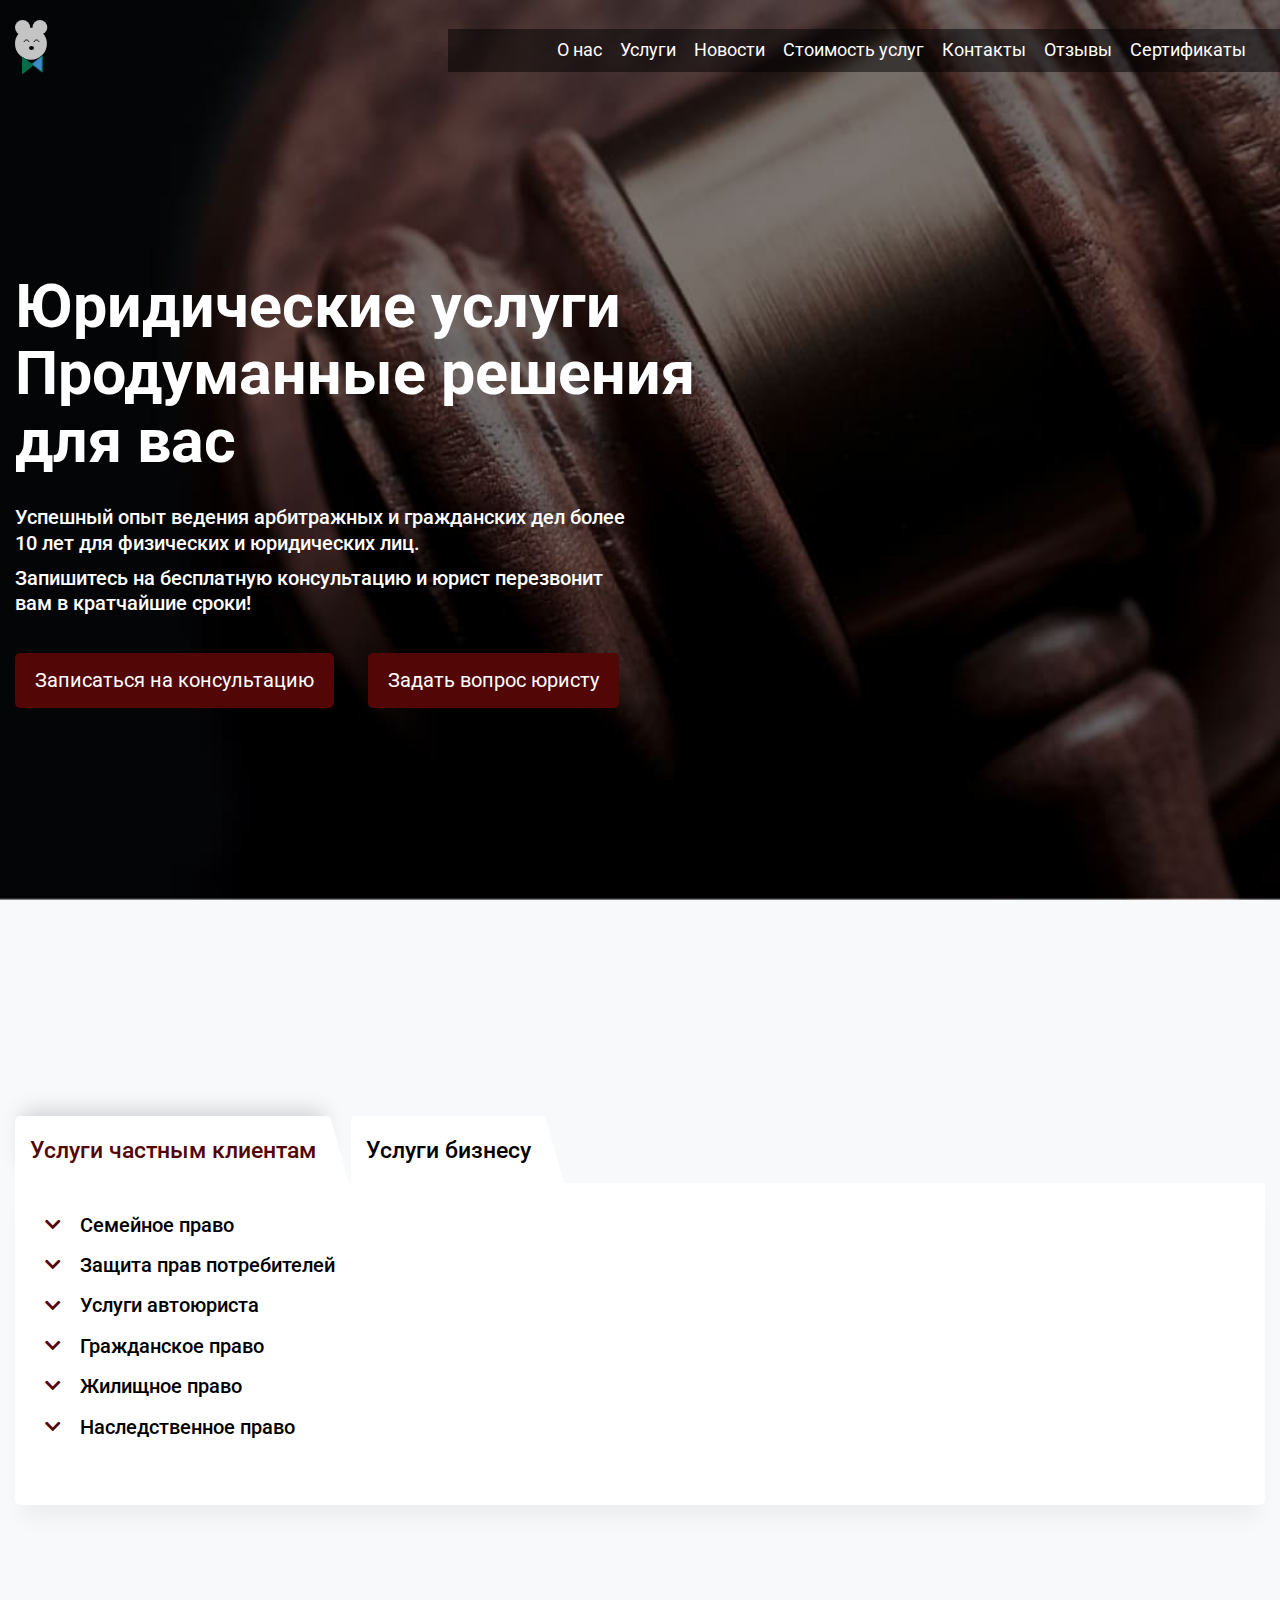
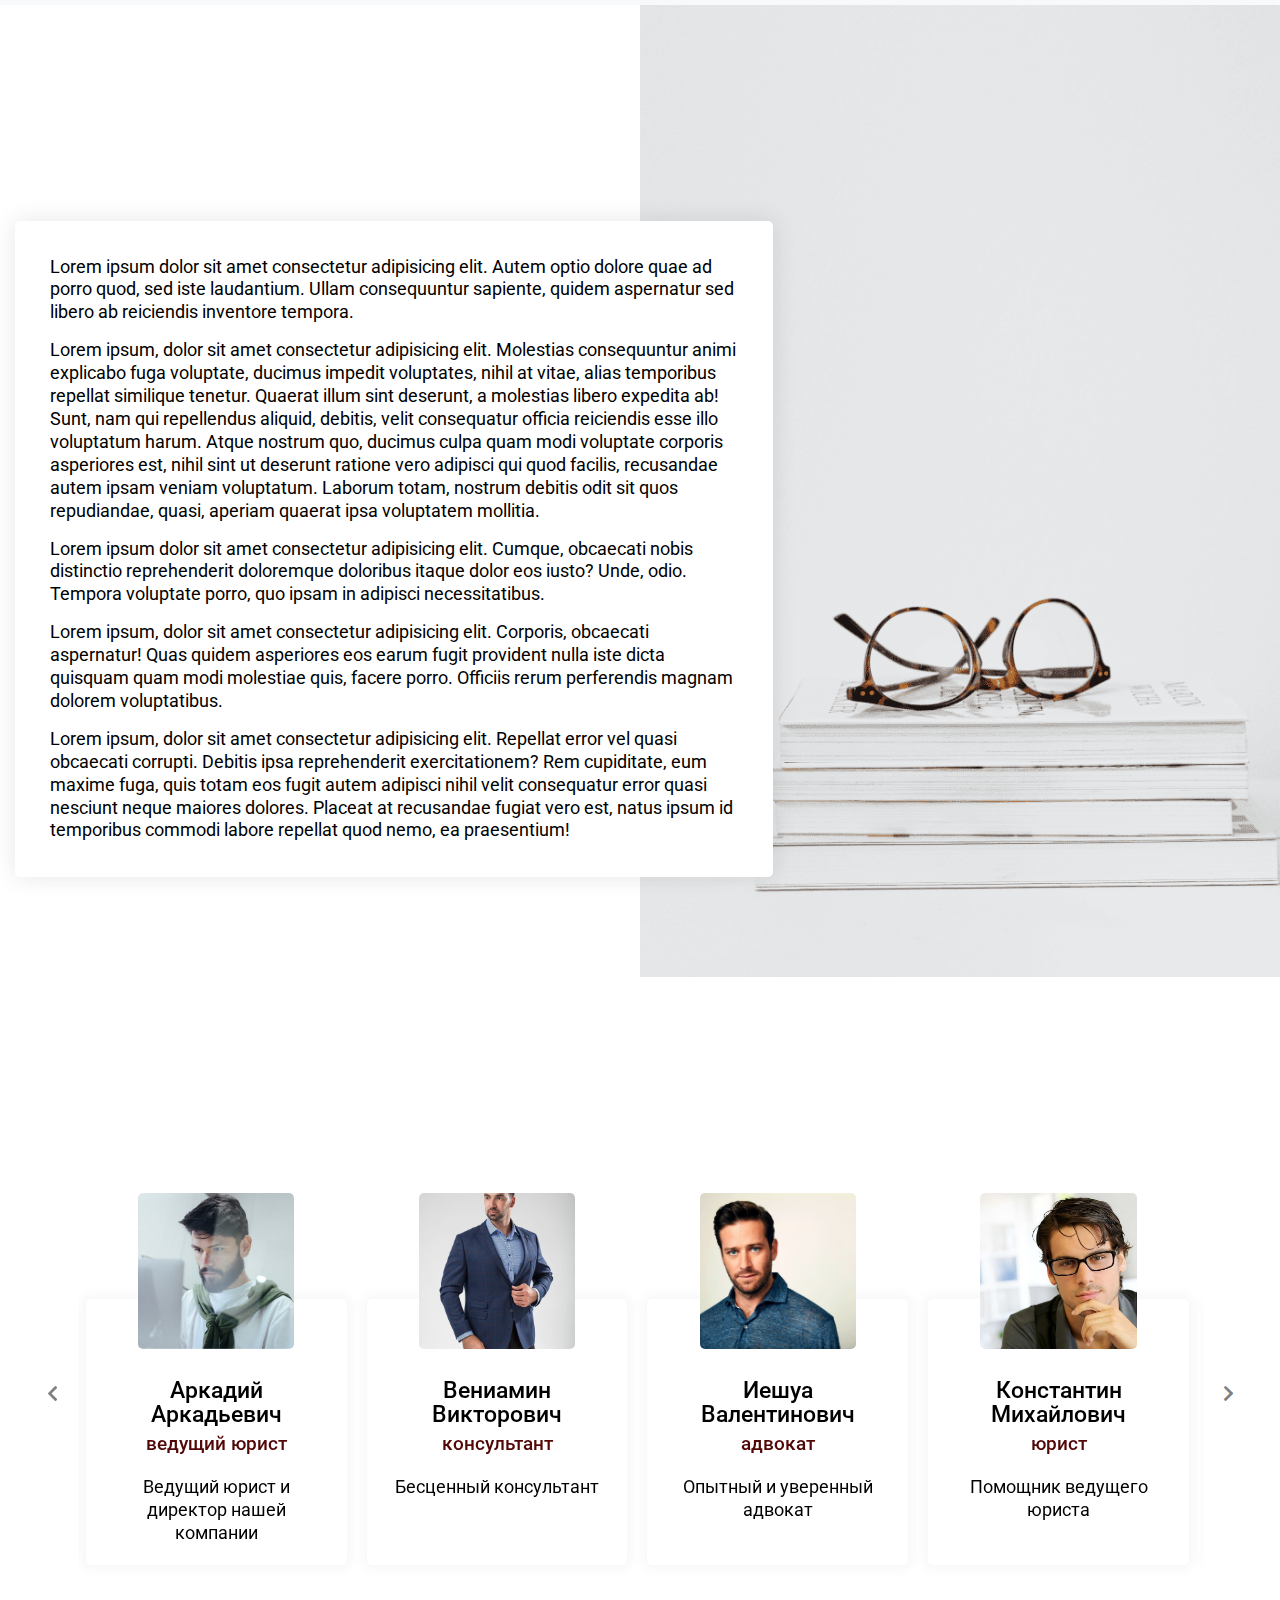
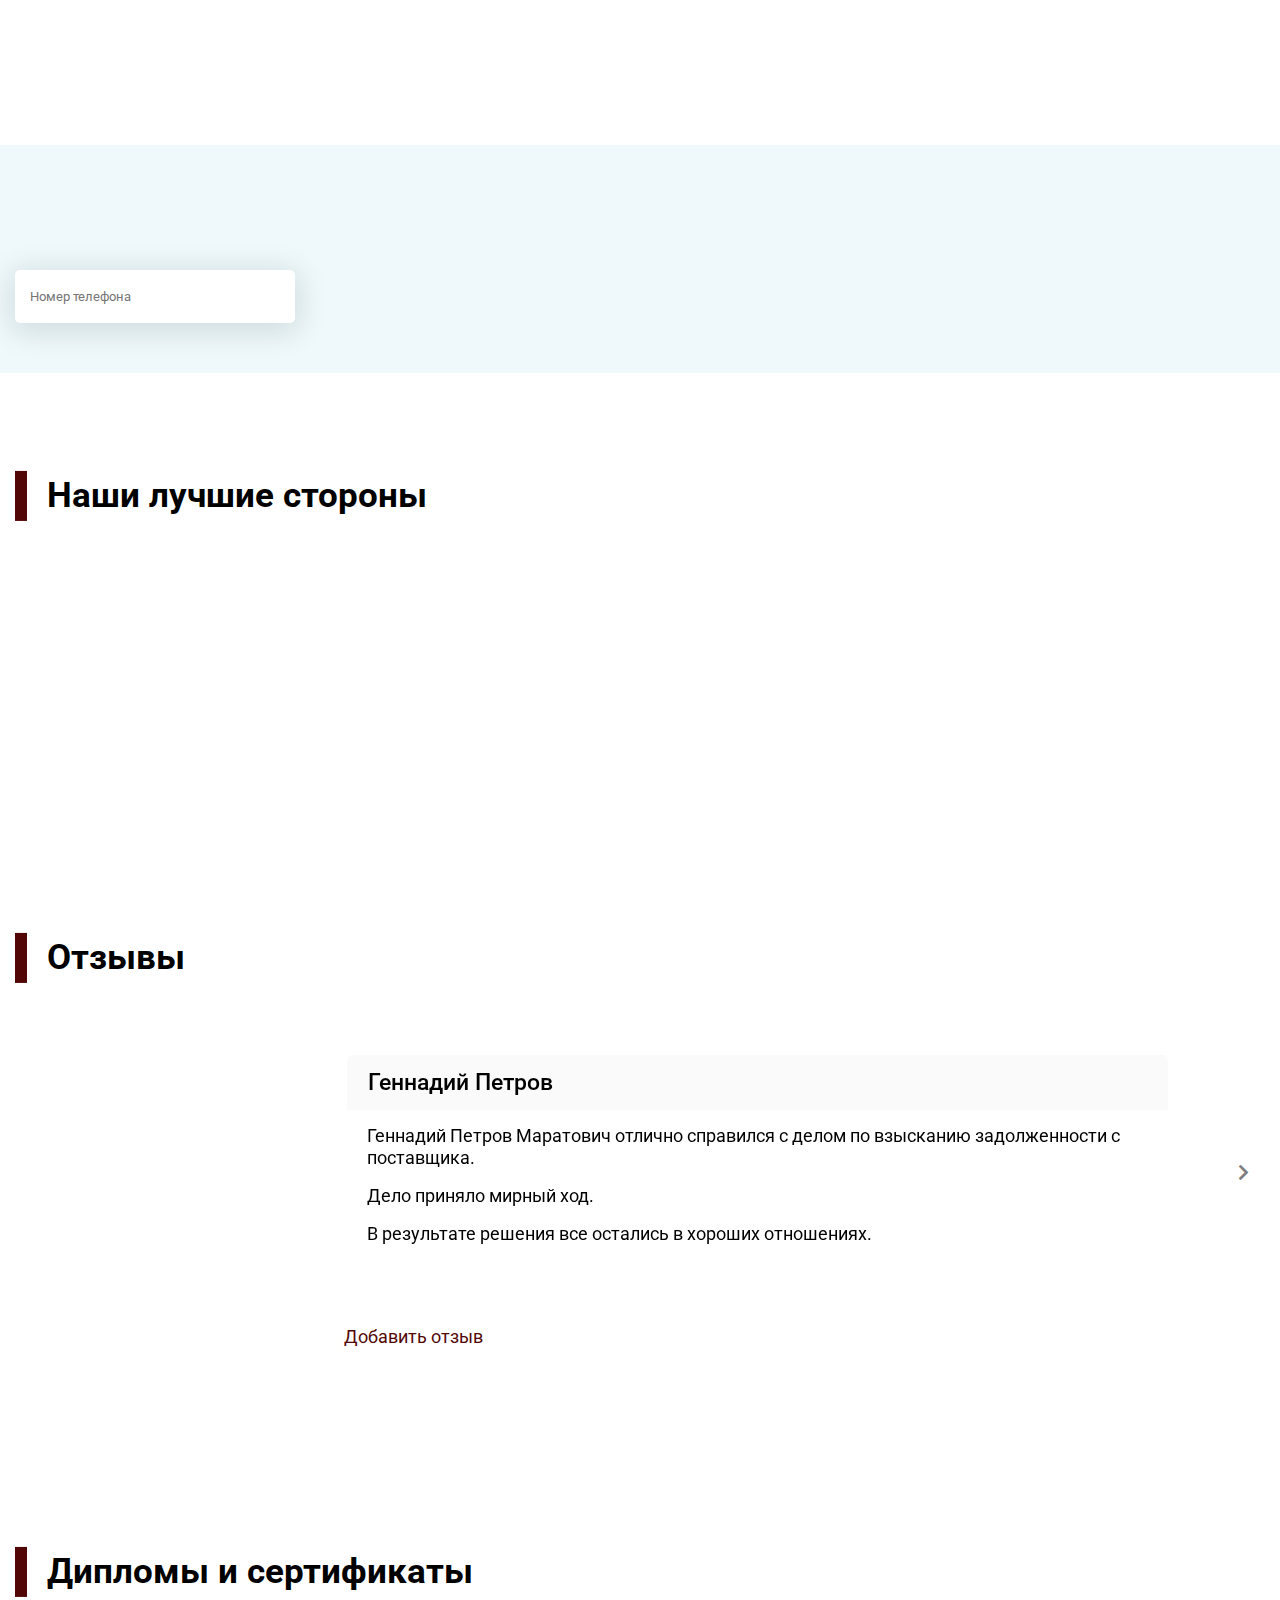
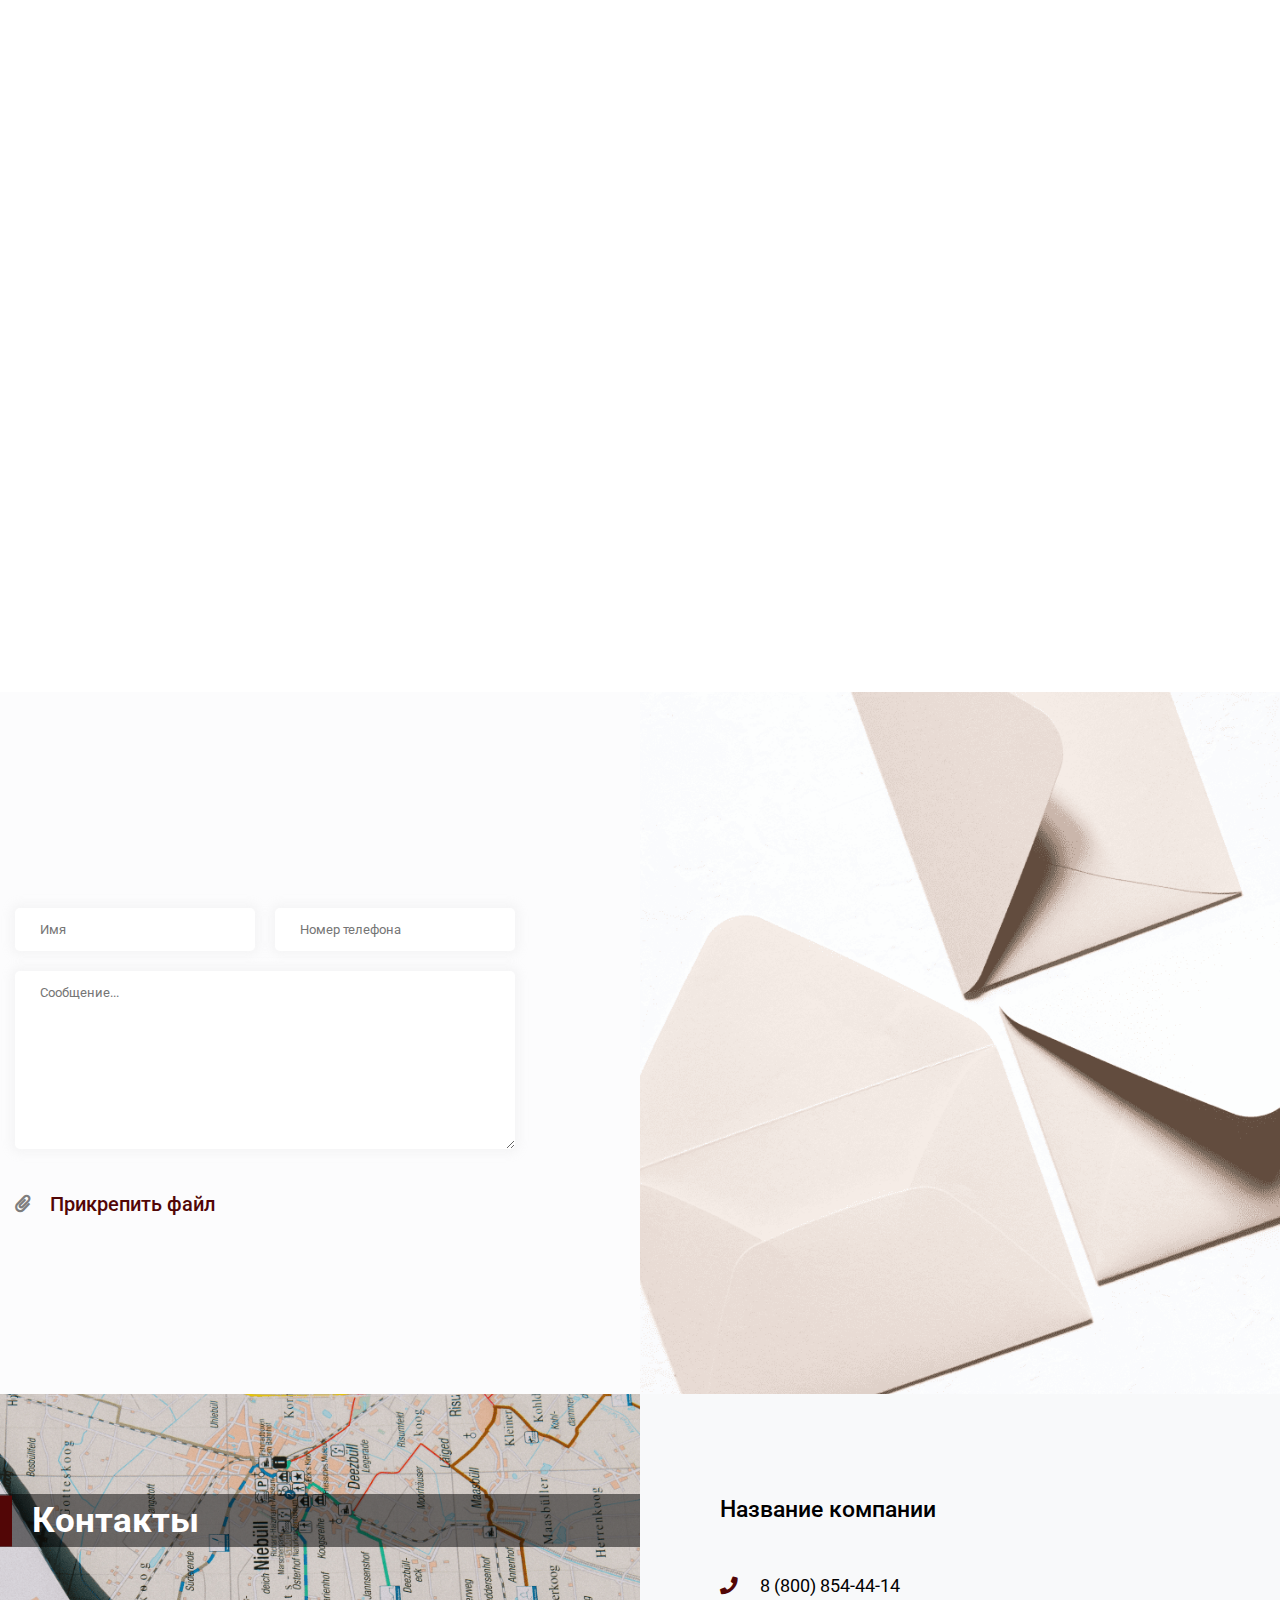
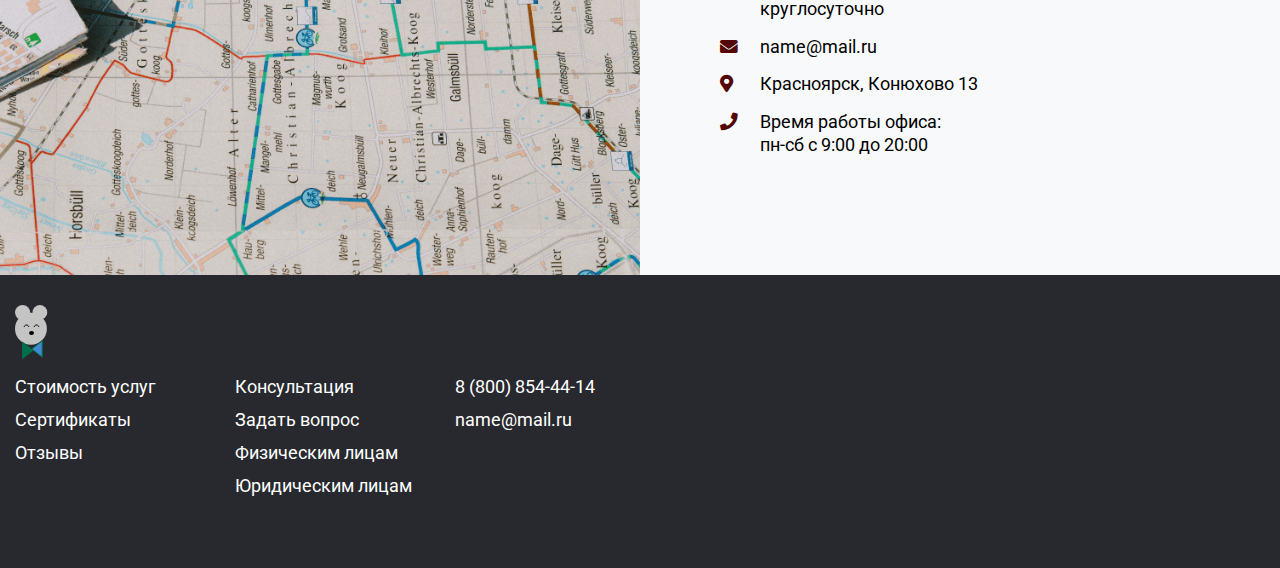
==== commit 423b70c7: "Update index.html" ====
--- a/index.html
+++ b/index.html
@@ -110,30 +110,30 @@
 										<div class="law__row">
 											<div class="law__col">
 												<div class="law__item">
-													<a href="#" target="_blank" class="law__linl">Раздел имущества</a>
-													<a href="#" target="_blank" class="law__linl">Сопровождение рвзводов</a>
-												</div>
-											</div>
-											<div class="law__col">
-												<div class="law__item">
-													<a href="#" target="_blank" class="law__linl">Взыскание алиментов</a>
-													<a href="#" target="_blank" class="law__linl">Лишение родительских прав</a>
-												</div>
-											</div>
-											<div class="law__col">
-												<div class="law__item">
-													<a href="#" target="_blank" class="law__linl">Восстановление родительских
-														прав</a>
-													<a href="#" target="_blank" class="law__linl">Установление / оспаривание
-														отсовства</a>
-												</div>
-											</div>
-											<div class="law__col">
-												<div class="law__item">
-													<a href="#" target="_blank" class="law__linl">Определение места жительства
-														ребенка</a>
-													<a href="#" target="_blank" class="law__linl">Определение порядка общения с
-														ребенком</a>
+													<p class="law__linl">Раздел имущества</p>
+													<p class="law__linl">Сопровождение рвзводов</p>
+												</div>
+											</div>
+											<div class="law__col">
+												<div class="law__item">
+													<p  class="law__linl">Взыскание алиментов</p>
+													<p class="law__linl">Лишение родительских прав</p>
+												</div>
+											</div>
+											<div class="law__col">
+												<div class="law__item">
+													<p  class="law__linl">Восстановление родительских
+														прав</p>
+													<p class="law__linl">Установление / оспаривание
+														отсовства</p>
+												</div>
+											</div>
+											<div class="law__col">
+												<div class="law__item">
+													<p  class="law__linl">Определение места жительства
+														ребенка</p>
+													<p class="law__linl">Определение порядка общения с
+														ребенком</p>
 												</div>
 											</div>
 										</div>
@@ -146,28 +146,28 @@
 										<div class="law__row">
 											<div class="law__col">
 												<div class="law__item">
-													<a href="#" target="_blank" class="law__linl">Расторжение договоров</a>
-													<a href="#" target="_blank" class="law__linl">Неустойки</a>
-												</div>
-											</div>
-											<div class="law__col">
-												<div class="law__item">
-													<a href="#" target="_blank" class="law__linl">Некачественный товар</a>
-													<a href="#" target="_blank" class="law__linl">Некачественные услуги</a>
-												</div>
-											</div>
-											<div class="law__col">
-												<div class="law__item">
-													<a href="#" target="_blank" class="law__linl">Защита от недобросовестных
-														юристов</a>
-													<a href="#" target="_blank" class="law__linl">Установление / оспаривание
-														отсовства</a>
-												</div>
-											</div>
-											<div class="law__col">
-												<div class="law__item">
-													<a href="#" target="_blank" class="law__linl"></a>
-													<a href="#" target="_blank" class="law__linl"></a>
+													<p  class="law__linl">Расторжение договоров</p>
+													<p  class="law__linl">Неустойки</p>
+												</div>
+											</div>
+											<div class="law__col">
+												<div class="law__item">
+													<p class="law__linl">Некачественный товар</p>
+													<p class="law__linl">Некачественные услуги</p>
+												</div>
+											</div>
+											<div class="law__col">
+												<div class="law__item">
+													<p class="law__linl">Защита от недобросовестных
+														юристов</p>
+													<p  class="law__linl">Установление / оспаривание
+														отсовства</p>
+												</div>
+											</div>
+											<div class="law__col">
+												<div class="law__item">
+													<p  class="law__linl"></p>
+													<p  class="law__linl"></p>
 												</div>
 											</div>
 										</div>
@@ -180,17 +180,17 @@
 										<div class="law__row">
 											<div class="law__col">
 												<div class="law__item">
-													<a href="#" target="_blank" class="law__linl">ДТП - взыскание ущерба</a>
-												</div>
-											</div>
-											<div class="law__col">
-												<div class="law__item">
-													<a href="#" target="_blank" class="law__linl">Статья 12.8 КоАП РФ</a>
-												</div>
-											</div>
-											<div class="law__col">
-												<div class="law__item">
-													<a href="#" target="_blank" class="law__linl">Установление виновника ДТП</a>
+													<p  class="law__linl">ДТП - взыскание ущерба</p>
+												</div>
+											</div>
+											<div class="law__col">
+												<div class="law__item">
+													<p  class="law__linl">Статья 12.8 КоАП РФ</p>
+												</div>
+											</div>
+											<div class="law__col">
+												<div class="law__item">
+													<p  class="law__linl">Установление виновника ДТП</p>
 												</div>
 											</div>
 										</div>
@@ -203,22 +203,22 @@
 										<div class="law__row">
 											<div class="law__col">
 												<div class="law__item">
-													<a href="#" target="_blank" class="law__linl">Сопровождение сделок</a>
-												</div>
-											</div>
-											<div class="law__col">
-												<div class="law__item">
-													<a href="#" target="_blank" class="law__linl">Расторжение сделок</a>
-												</div>
-											</div>
-											<div class="law__col">
-												<div class="law__item">
-													<a href="#" target="_blank" class="law__linl">Споры по договорам</a>
-												</div>
-											</div>
-											<div class="law__col">
-												<div class="law__item">
-													<a href="#" target="_blank" class="law__linl">Возмещение ущерба</a>
+													<p  class="law__linl">Сопровождение сделок</p>
+												</div>
+											</div>
+											<div class="law__col">
+												<div class="law__item">
+													<p class="law__linl">Расторжение сделок</p>
+												</div>
+											</div>
+											<div class="law__col">
+												<div class="law__item">
+													<p class="law__linl">Споры по договорам</p>
+												</div>
+											</div>
+											<div class="law__col">
+												<div class="law__item">
+													<p class="law__linl">Возмещение ущерба</p>
 												</div>
 											</div>
 										</div>
@@ -231,22 +231,22 @@
 										<div class="law__row">
 											<div class="law__col">
 												<div class="law__item">
-													<a href="#" target="_blank" class="law__linl">Аварийное жилье</a>
-												</div>
-											</div>
-											<div class="law__col">
-												<div class="law__item">
-													<a href="#" target="_blank" class="law__linl">Споры по затоплениям</a>
-												</div>
-											</div>
-											<div class="law__col">
-												<div class="law__item">
-													<a href="#" target="_blank" class="law__linl">Реконструкция и разрешение на строительство</a>
-												</div>
-											</div>
-											<div class="law__col">
-												<div class="law__item">
-													<a href="#" target="_blank" class="law__linl">Перевод из жилого фонда в нежилой</a>
+													<p  class="law__linl">Аварийное жилье</p>
+												</div>
+											</div>
+											<div class="law__col">
+												<div class="law__item">
+													<p class="law__linl">Споры по затоплениям</p>
+												</div>
+											</div>
+											<div class="law__col">
+												<div class="law__item">
+													<p  class="law__linl">Реконструкция и разрешение на строительство</p>
+												</div>
+											</div>
+											<div class="law__col">
+												<div class="law__item">
+													<p class="law__linl">Перевод из жилого фонда в нежилой</p>
 												</div>
 											</div>
 										</div>
@@ -259,17 +259,17 @@
 										<div class="law__row">
 											<div class="law__col">
 												<div class="law__item">
-													<a href="#" target="_blank" class="law__linl">Оформление наследства с пропущенными сроками</a>
-												</div>
-											</div>
-											<div class="law__col">
-												<div class="law__item">
-													<a href="#" target="_blank" class="law__linl">Раздел наследственного имущества</a>
-												</div>
-											</div>
-											<div class="law__col">
-												<div class="law__item">
-													<a href="#" target="_blank" class="law__linl">Признание наследников не достойными</a>
+													<p class="law__linl">Оформление наследства с пропущенными сроками</p>
+												</div>
+											</div>
+											<div class="law__col">
+												<div class="law__item">
+													<p  class="law__linl">Раздел наследственного имущества</p>
+												</div>
+											</div>
+											<div class="law__col">
+												<div class="law__item">
+													<p  class="law__linl">Признание наследников не достойными</p>
 												</div>
 											</div>
 										</div>
@@ -284,17 +284,17 @@
 										<div class="law__row">
 											<div class="law__col">
 												<div class="law__item">
-													<a href="#" target="_blank" class="law__linl">Юридическая фирма не берет отпуск, больничный и не переходит на работу к конкурентам</a>
-												</div>
-											</div>
-											<div class="law__col">
-												<div class="law__item">
-													<a href="#" target="_blank" class="law__linl">Хранение конфиденциальной информации</a>
-												</div>
-											</div>
-											<div class="law__col">
-												<div class="law__item">
-													<a href="#" target="_blank" class="law__linl">Разгрузка бухгалтерии (отсутствует необходимость оплаты ежемесячных взносов во внебюджетные фонды и т. п.)</a>
+													<p  class="law__linl">Юридическая фирма не берет отпуск, больничный и не переходит на работу к конкурентам</p>
+												</div>
+											</div>
+											<div class="law__col">
+												<div class="law__item">
+													<p class="law__linl">Хранение конфиденциальной информации</p>
+												</div>
+											</div>
+											<div class="law__col">
+												<div class="law__item">
+													<p class="law__linl">Разгрузка бухгалтерии (отсутствует необходимость оплаты ежемесячных взносов во внебюджетные фонды и т. п.)</p>
 												</div>
 											</div>
 											
@@ -308,30 +308,30 @@
 										<div class="law__row">
 											<div class="law__col">
 												<div class="law__item">
-													<a href="#" target="_blank" class="law__linl">Раздел имущества</a>
-													<a href="#" target="_blank" class="law__linl">Сопровождение рвзводов</a>
-												</div>
-											</div>
-											<div class="law__col">
-												<div class="law__item">
-													<a href="#" target="_blank" class="law__linl">Взыскание алиментов</a>
-													<a href="#" target="_blank" class="law__linl">Лишение родительских прав</a>
-												</div>
-											</div>
-											<div class="law__col">
-												<div class="law__item">
-													<a href="#" target="_blank" class="law__linl">Восстановление родительских
-														прав</a>
-													<a href="#" target="_blank" class="law__linl">Установление / оспаривание
-														отсовства</a>
-												</div>
-											</div>
-											<div class="law__col">
-												<div class="law__item">
-													<a href="#" target="_blank" class="law__linl">Определение места жительства
-														ребенка</a>
-													<a href="#" target="_blank" class="law__linl">Определение порядка общения с
-														ребенком</a>
+													<p class="law__linl">Раздел имущества</p>
+													<p class="law__linl">Сопровождение рвзводов</p>
+												</div>
+											</div>
+											<div class="law__col">
+												<div class="law__item">
+													<p  class="law__linl">Взыскание алиментов</p>
+													<p  class="law__linl">Лишение родительских прав</p>
+												</div>
+											</div>
+											<div class="law__col">
+												<div class="law__item">
+													<p  class="law__linl">Восстановление родительских
+														прав</p>
+													<p class="law__linl">Установление / оспаривание
+														отсовства</p>
+												</div>
+											</div>
+											<div class="law__col">
+												<div class="law__item">
+													<p class="law__linl">Определение места жительства
+														ребенка</p>
+													<p  class="law__linl">Определение порядка общения с
+														ребенком</p>
 												</div>
 											</div>
 										</div>
@@ -344,28 +344,28 @@
 										<div class="law__row">
 											<div class="law__col">
 												<div class="law__item">
-													<a href="#" target="_blank" class="law__linl">Расторжение договоров</a>
-													<a href="#" target="_blank" class="law__linl">Неустойки</a>
-												</div>
-											</div>
-											<div class="law__col">
-												<div class="law__item">
-													<a href="#" target="_blank" class="law__linl">Некачественный товар</a>
-													<a href="#" target="_blank" class="law__linl">Некачественные услуги</a>
-												</div>
-											</div>
-											<div class="law__col">
-												<div class="law__item">
-													<a href="#" target="_blank" class="law__linl">Защита от недобросовестных
-														юристов</a>
-													<a href="#" target="_blank" class="law__linl">Установление / оспаривание
-														отсовства</a>
-												</div>
-											</div>
-											<div class="law__col">
-												<div class="law__item">
-													<a href="#" target="_blank" class="law__linl"></a>
-													<a href="#" target="_blank" class="law__linl"></a>
+													<p  class="law__linl">Расторжение договоров</p>
+													<p class="law__linl">Неустойки</p>
+												</div>
+											</div>
+											<div class="law__col">
+												<div class="law__item">
+													<p class="law__linl">Некачественный товар</p>
+													<p  class="law__linl">Некачественные услуги</p>
+												</div>
+											</div>
+											<div class="law__col">
+												<div class="law__item">
+													<p  class="law__linl">Защита от недобросовестных
+														юристов</p>
+													<p  class="law__linl">Установление / оспаривание
+														отсовства</p>
+												</div>
+											</div>
+											<div class="law__col">
+												<div class="law__item">
+													<p class="law__linl"></p>
+													<p class="law__linl"></p>
 												</div>
 											</div>
 										</div>
--- a/css/style.css
+++ b/css/style.css
@@ -238,10 +238,17 @@
     padding-bottom: 5px;
     margin-left: 30px; }
     @media (max-width: 1050px) {
+	    	@media (max-width: 500px) {
+		.header__menu{
+			width: 100%;
+		}
+		
+	}
       .header__menu {
         position: fixed;
         z-index: 15;
-        width: 100%;
+       width: 50%;
+	      min-width: 300px;
         height: 100%;
         top: 0;
         right: 0;
@@ -741,9 +748,9 @@
   -webkit-box-flex: 1;
   -ms-flex: 1 1 auto;
   flex: 1 1 auto; }
-  @media (max-width: 650px) {
+  @media (max-width: 800px) {
     .slider__col {
-      padding: 0; } }
+      padding: 15px; } }
 
 .slider__item {
   display: -webkit-box;
@@ -776,6 +783,7 @@
       padding-bottom: 40%; } }
 
 .slider__info {
+	width:100%;
   -webkit-box-shadow: 0 0 10px 5px #cccccc21;
   box-shadow: 0 0 10px 5px #cccccc21;
   margin-top: -50px;
@@ -1063,7 +1071,7 @@
   text-align: center; }
 
 .feedback__wrap {
-  background: url(../img/bg/book.png) top left/cover no-repeat; }
+  background: url(../img/bg/87.jpg) top left/cover no-repeat fixed; }
 
 .feedback__h2 {
   margin-bottom: 70px; }
@@ -1568,8 +1576,8 @@
     padding: 12px 25px; }
 
 .breadcrumb {
-  padding-top: 30px;
-  margin-bottom: 50px; }
+      padding-top: 30px;
+    margin-bottom: 50px; }
 
 .breadcrumb-item:not(:last-child)::after {
   content: "/";
@@ -1630,12 +1638,16 @@
       padding-bottom: 50px; } }
 
 .article__h2 {
-  margin-bottom: 75px; }
+  margin-bottom: 75px;
+display: inline-block;
+    background-color: rgba(255, 255, 255 , 0.64);
+    padding: 0 10px;
+}
 
 .article__layout {
   white-space: normal;
   word-break: break-all;
-  margin-left: 35px;
+  
   position: relative;
   background: #fff;
   -webkit-box-shadow: 0px 0px 25px rgba(0, 0, 0, 0.1);
@@ -2001,7 +2013,7 @@
   margin-bottom: 10px; }
 
 .price__link {
-  background-color: rgba(152, 159, 161, 0.05);
+ background-color: rgba(229, 229, 229, 0.2);
   padding: 15px 25px;
   -webkit-transition: 0.3s;
   -o-transition: 0.3s;
@@ -2078,8 +2090,8 @@
   color: #fff;
   border-radius: 4px;
   background: #f8f9fa;
-  -webkit-box-shadow: 0 0 10px 3px rgba(0, 0, 0, 0.15);
-  box-shadow: 0 0 10px 3px rgba(0, 0, 0, 0.15);
+  -webkit-box-shadow: 0 0 10px 3px rgba(0, 0, 0, 0.1);
+  box-shadow: 0 0 10px 3px rgba(0, 0, 0, 0.1);
   opacity: 0;
   visibility: hidden;
   -webkit-transition: all 0.3s ease-in-out;
@@ -2099,3 +2111,11 @@
   -webkit-transition: all 0.3s ease-in-out;
   -o-transition: all 0.3s ease-in-out;
   transition: all 0.3s ease-in-out; }
+.team__textes, .team__p{
+text-align: center;
+}
+@media (max-width: 576px){
+	.owl-carousel.owl-carousel1 .owl-nav{
+		display:none;
+	}
+}
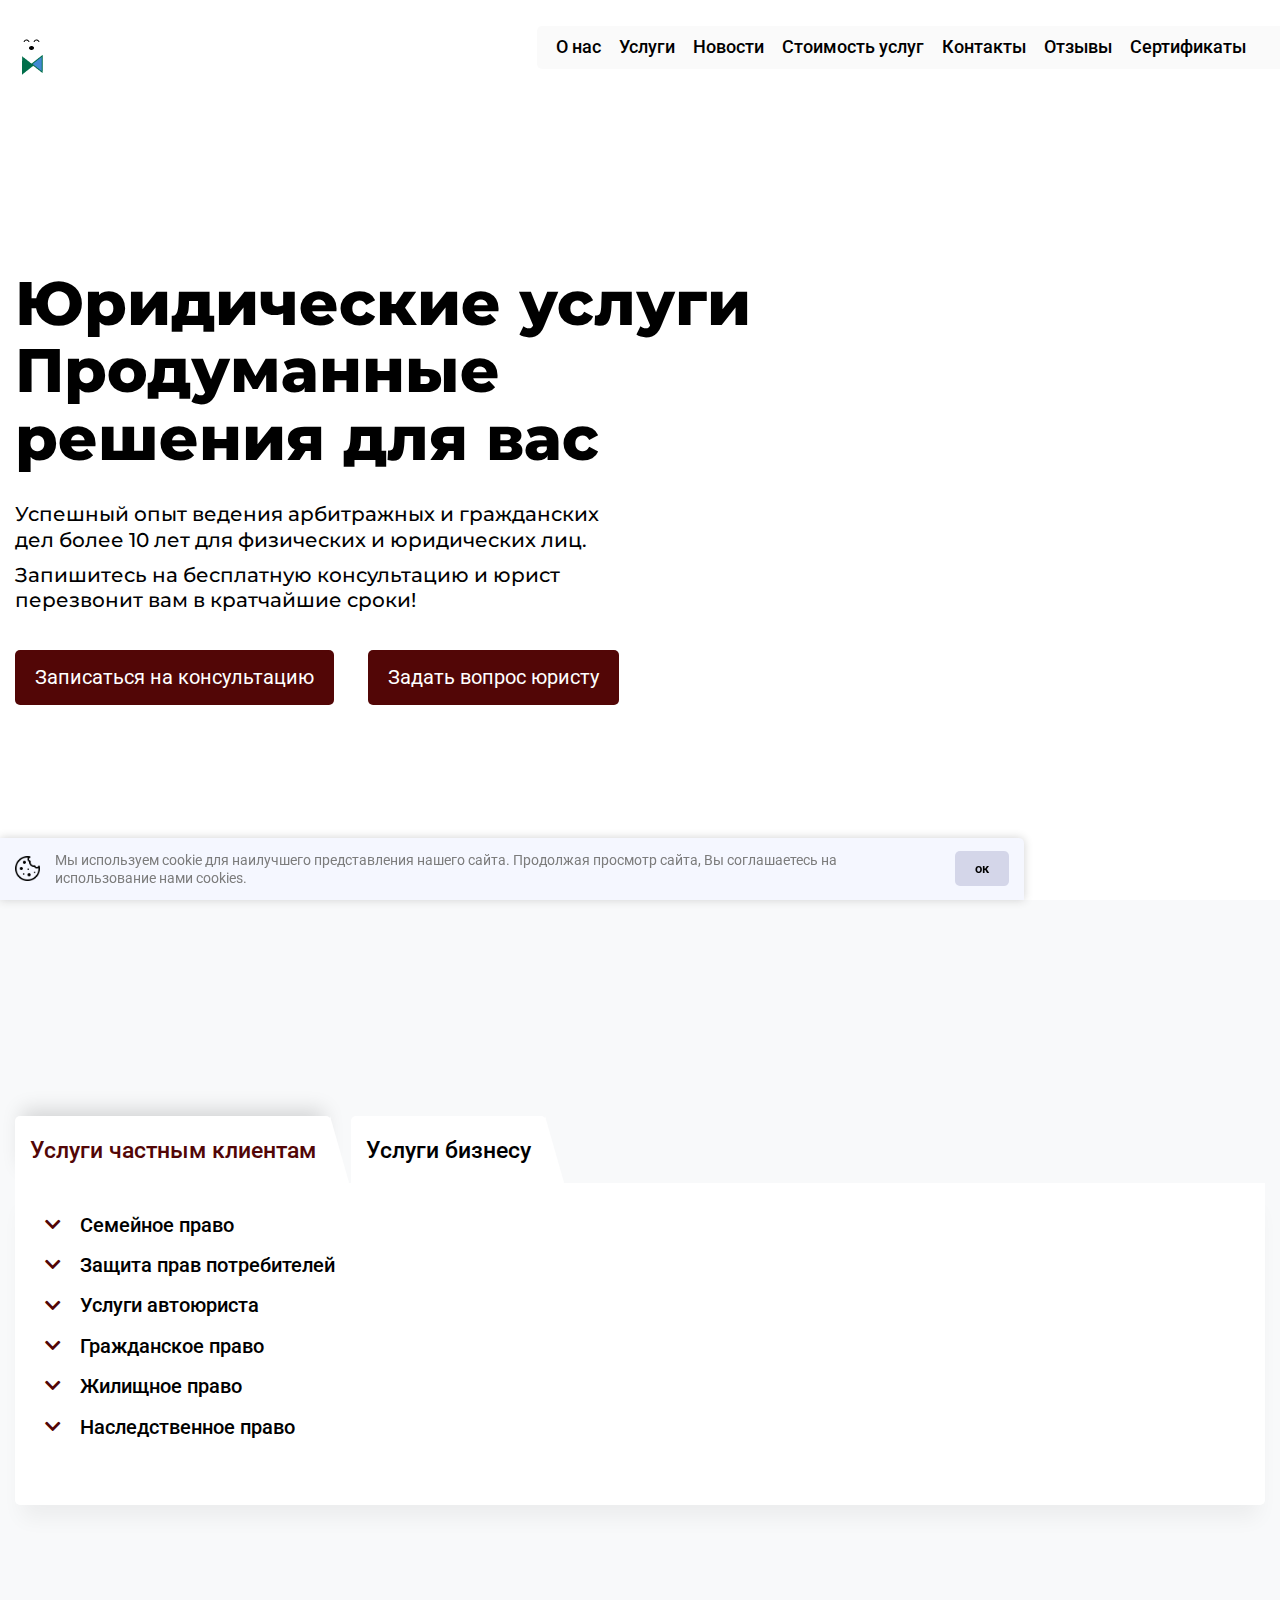
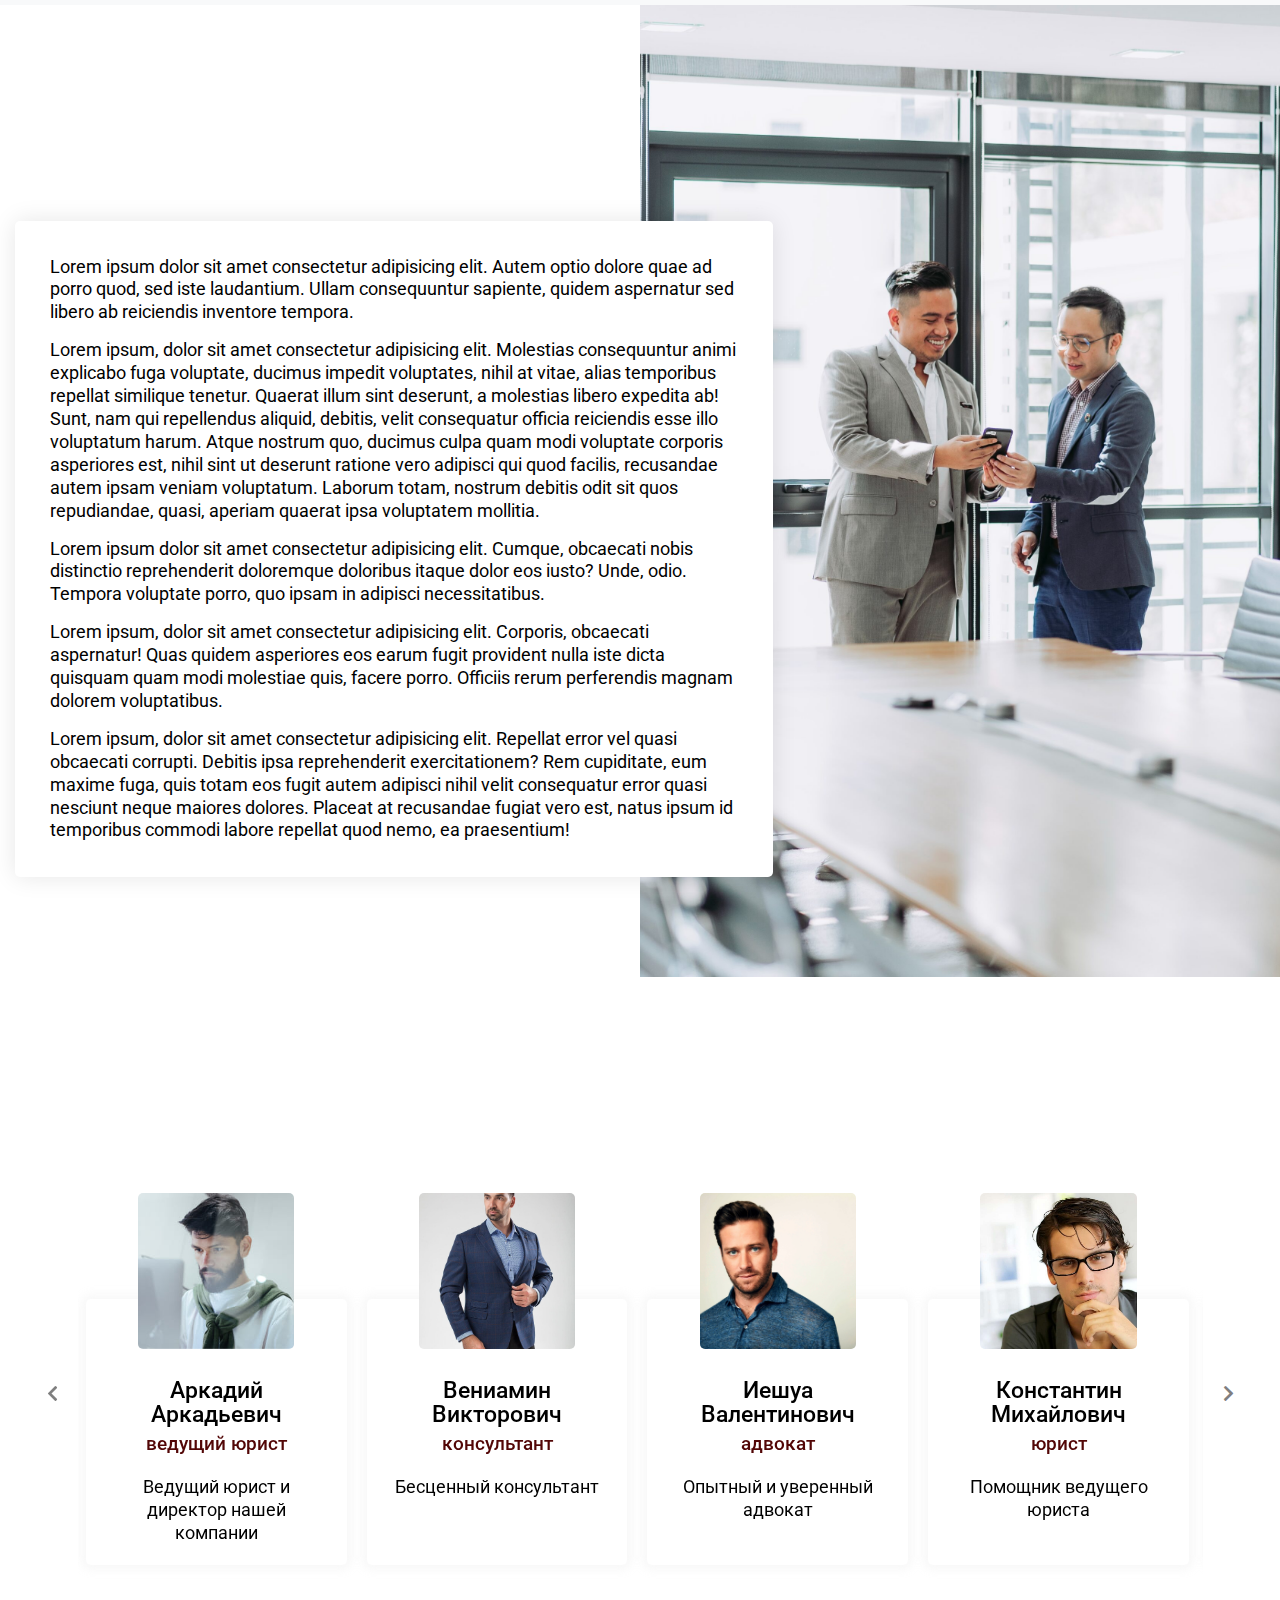
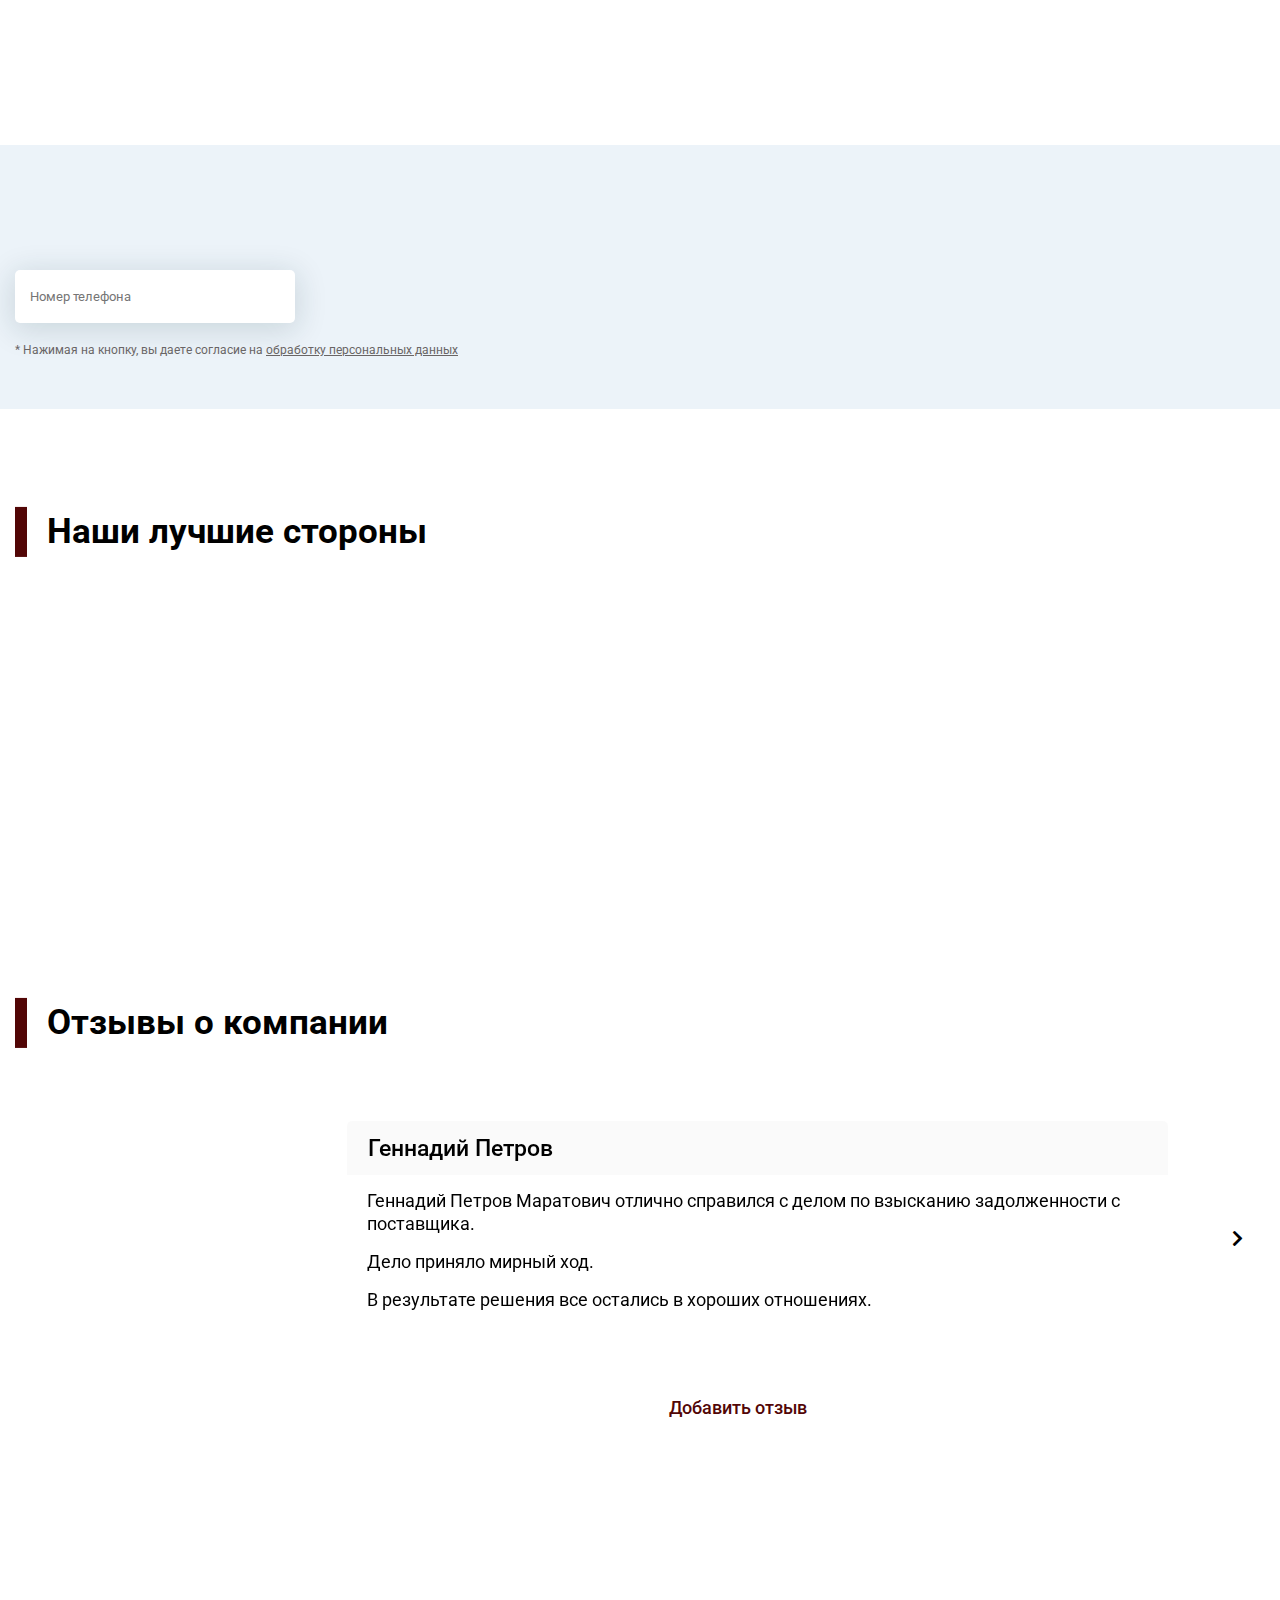
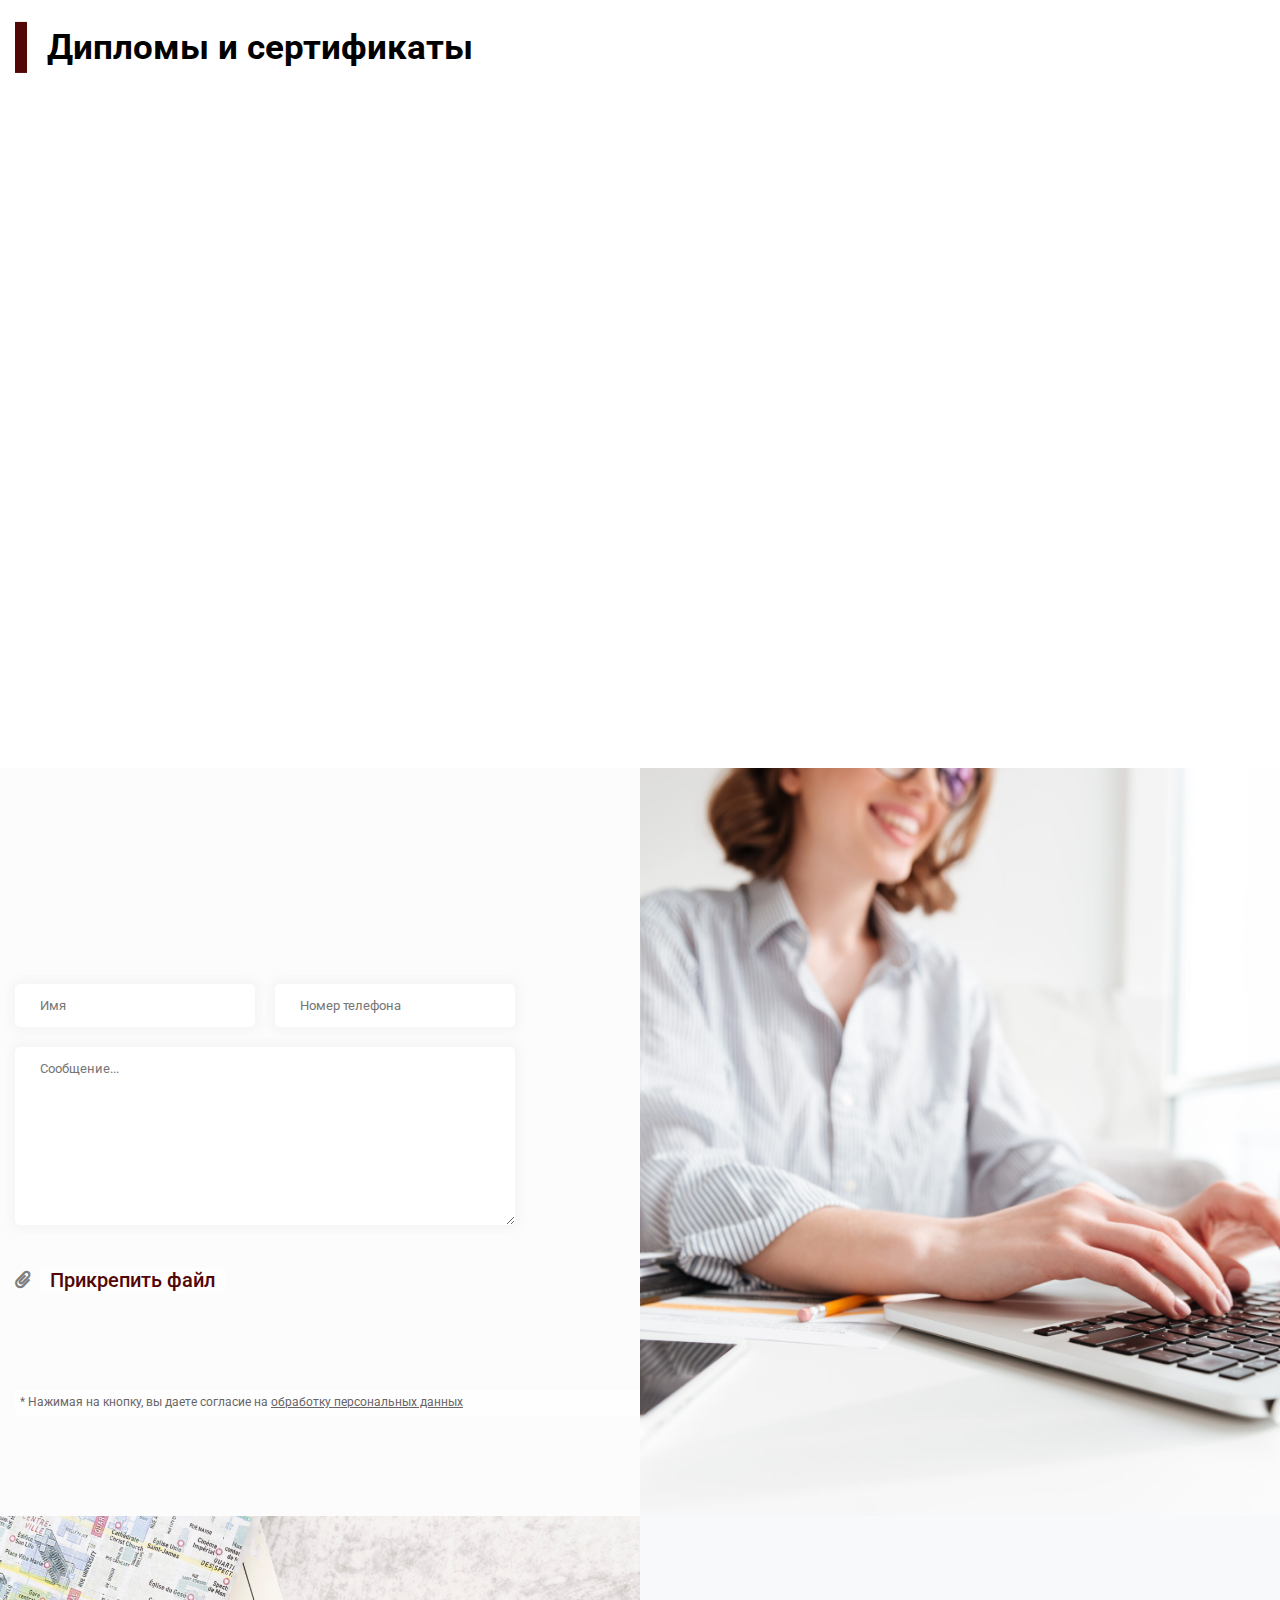
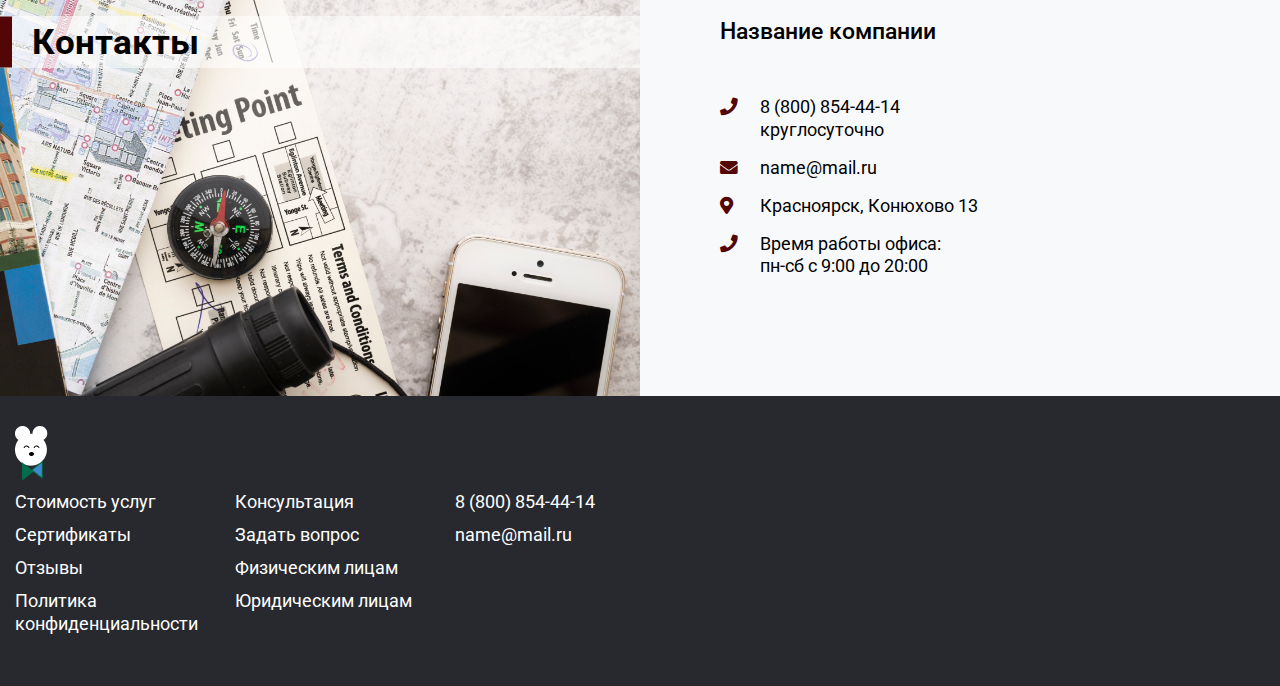
==== commit a8f5f1a7: "Add files via upload" ====
--- a/index.html
+++ b/index.html
@@ -5,11 +5,11 @@
 	<meta charset="UTF-8">
 	<meta http-equiv="X-UA-Compatible" content="IE=edge">
 	<meta name="viewport" content="width=device-width, initial-scale=1.0">
-	<title>Document</title>
+	<title>Lawyer</title>
 	<link rel="stylesheet" href="owl/owl.carousel.min.css">
 	<link rel="stylesheet" href="owl/owl.theme.default.min.css">
 	<link rel="stylesheet" href="magnific/magnific-popup.css">
-	<link rel="stylesheet" href="css/animate.css">
+	<!-- <link rel="stylesheet" href="css/animate.css"> -->
 	<link
     rel="stylesheet"
     href="https://cdnjs.cloudflare.com/ajax/libs/animate.css/3.7.2/animate.min.css"
@@ -40,29 +40,17 @@
 			<div class="header__body">
 				<div class="logo-menu">
 					<a href="index.html" class="logo-img-box">
-						<svg width="33" height="55" viewBox="0 0 33 55" fill="none"
-							xmlns="http://www.w3.org/2000/svg">
-							<circle cx="15.94" cy="23.7155" r="15.94" fill="#C4C4C4" />
-							<circle cx="24.8819" cy="7.38681" r="7.38681" fill="#C4C4C4" />
-							<path d="M17.9634 45.3547L7.57144 37.2691L7.53178 53.652L17.9634 45.3547Z" fill="#006E4A"
-								stroke="#006E4A" />
-							<path d="M16.8249 44.0126L27.1762 52.1502L27.2979 35.7677L16.8249 44.0126Z" fill="#4188D2"
-								stroke="#006E4A" />
-							<circle cx="7.5812" cy="7.5812" r="7.5812" fill="#C4C4C4" />
-							<ellipse cx="16.5" cy="28" rx="2.5" ry="2" fill="black" />
-							<path d="M9 21.875C10 19.375 13 19.375 14 21.875" stroke="black" />
-							<path d="M19 21.875C20 19.375 23 19.375 24 21.875" stroke="black" />
-						</svg>
+						<img src="img/logo/логотип.png" alt="img">
 					</a>
 					<div class="nav-box">
 						<ul class="menu header__menu">
-							<li  class="menu__link"><a href="index.html#about" >О нас</a></li>
-							<li  class="menu__link"><a href="index.html#ser"> Услуги</a></li>
-							<li  class="menu__link"><a href="https://webpageproofs.github.io/lawNews/blog.html" >Новости</a></li>
-							<li  class="menu__link"><a href="price.html" >Стоимость услуг</a></li>
-							<li  class="menu__link"><a href="#contacts" >Контакты</a></li>
-							<li  class="menu__link"><a href="index.html#feedback" >Отзывы</a></li>
-							<li  class="menu__link"><a href="index.html#dip" >Сертификаты</a></li>
+							<a  class="menu__link" href="#about" >О нас</a>
+							<a  class="menu__link" href="#ser"> Услуги</a>
+							<a  class="menu__link" href="blog.html" >Новости</a>
+							<a  class="menu__link" href="price.html" >Стоимость услуг</a>
+							<a  class="menu__link" href="#contacts" >Контакты</a>
+							<a  class="menu__link" href="#feedback" >Отзывы</a>
+							<a  class="menu__link" href="#dip" >Сертификаты</a>
 						</ul>
 						<div class="icon-menu"><span></span><span></span><span></span></div>
 					</div>
@@ -110,30 +98,30 @@
 										<div class="law__row">
 											<div class="law__col">
 												<div class="law__item">
-													<p class="law__linl">Раздел имущества</p>
-													<p class="law__linl">Сопровождение рвзводов</p>
-												</div>
-											</div>
-											<div class="law__col">
-												<div class="law__item">
-													<p  class="law__linl">Взыскание алиментов</p>
-													<p class="law__linl">Лишение родительских прав</p>
-												</div>
-											</div>
-											<div class="law__col">
-												<div class="law__item">
-													<p  class="law__linl">Восстановление родительских
-														прав</p>
-													<p class="law__linl">Установление / оспаривание
-														отсовства</p>
-												</div>
-											</div>
-											<div class="law__col">
-												<div class="law__item">
-													<p  class="law__linl">Определение места жительства
-														ребенка</p>
-													<p class="law__linl">Определение порядка общения с
-														ребенком</p>
+													<a href="#" target="_blank" class="law__linl">Раздел имущества</a>
+													<a href="#" target="_blank" class="law__linl">Сопровождение рвзводов</a>
+												</div>
+											</div>
+											<div class="law__col">
+												<div class="law__item">
+													<a href="#" target="_blank" class="law__linl">Взыскание алиментов</a>
+													<a href="#" target="_blank" class="law__linl">Лишение родительских прав</a>
+												</div>
+											</div>
+											<div class="law__col">
+												<div class="law__item">
+													<a href="#" target="_blank" class="law__linl">Восстановление родительских
+														прав</a>
+													<a href="#" target="_blank" class="law__linl">Установление / оспаривание
+														отсовства</a>
+												</div>
+											</div>
+											<div class="law__col">
+												<div class="law__item">
+													<a href="#" target="_blank" class="law__linl">Определение места жительства
+														ребенка</a>
+													<a href="#" target="_blank" class="law__linl">Определение порядка общения с
+														ребенком</a>
 												</div>
 											</div>
 										</div>
@@ -146,28 +134,28 @@
 										<div class="law__row">
 											<div class="law__col">
 												<div class="law__item">
-													<p  class="law__linl">Расторжение договоров</p>
-													<p  class="law__linl">Неустойки</p>
-												</div>
-											</div>
-											<div class="law__col">
-												<div class="law__item">
-													<p class="law__linl">Некачественный товар</p>
-													<p class="law__linl">Некачественные услуги</p>
-												</div>
-											</div>
-											<div class="law__col">
-												<div class="law__item">
-													<p class="law__linl">Защита от недобросовестных
-														юристов</p>
-													<p  class="law__linl">Установление / оспаривание
-														отсовства</p>
-												</div>
-											</div>
-											<div class="law__col">
-												<div class="law__item">
-													<p  class="law__linl"></p>
-													<p  class="law__linl"></p>
+													<a href="#" target="_blank" class="law__linl">Расторжение договоров</a>
+													<a href="#" target="_blank" class="law__linl">Неустойки</a>
+												</div>
+											</div>
+											<div class="law__col">
+												<div class="law__item">
+													<a href="#" target="_blank" class="law__linl">Некачественный товар</a>
+													<a href="#" target="_blank" class="law__linl">Некачественные услуги</a>
+												</div>
+											</div>
+											<div class="law__col">
+												<div class="law__item">
+													<a href="#" target="_blank" class="law__linl">Защита от недобросовестных
+														юристов</a>
+													<a href="#" target="_blank" class="law__linl">Установление / оспаривание
+														отсовства</a>
+												</div>
+											</div>
+											<div class="law__col">
+												<div class="law__item">
+													<a href="#" target="_blank" class="law__linl"></a>
+													<a href="#" target="_blank" class="law__linl"></a>
 												</div>
 											</div>
 										</div>
@@ -180,17 +168,17 @@
 										<div class="law__row">
 											<div class="law__col">
 												<div class="law__item">
-													<p  class="law__linl">ДТП - взыскание ущерба</p>
-												</div>
-											</div>
-											<div class="law__col">
-												<div class="law__item">
-													<p  class="law__linl">Статья 12.8 КоАП РФ</p>
-												</div>
-											</div>
-											<div class="law__col">
-												<div class="law__item">
-													<p  class="law__linl">Установление виновника ДТП</p>
+													<a href="#" target="_blank" class="law__linl">ДТП - взыскание ущерба</a>
+												</div>
+											</div>
+											<div class="law__col">
+												<div class="law__item">
+													<a href="#" target="_blank" class="law__linl">Статья 12.8 КоАП РФ</a>
+												</div>
+											</div>
+											<div class="law__col">
+												<div class="law__item">
+													<a href="#" target="_blank" class="law__linl">Установление виновника ДТП</a>
 												</div>
 											</div>
 										</div>
@@ -203,22 +191,22 @@
 										<div class="law__row">
 											<div class="law__col">
 												<div class="law__item">
-													<p  class="law__linl">Сопровождение сделок</p>
-												</div>
-											</div>
-											<div class="law__col">
-												<div class="law__item">
-													<p class="law__linl">Расторжение сделок</p>
-												</div>
-											</div>
-											<div class="law__col">
-												<div class="law__item">
-													<p class="law__linl">Споры по договорам</p>
-												</div>
-											</div>
-											<div class="law__col">
-												<div class="law__item">
-													<p class="law__linl">Возмещение ущерба</p>
+													<a href="#" target="_blank" class="law__linl">Сопровождение сделок</a>
+												</div>
+											</div>
+											<div class="law__col">
+												<div class="law__item">
+													<a href="#" target="_blank" class="law__linl">Расторжение сделок</a>
+												</div>
+											</div>
+											<div class="law__col">
+												<div class="law__item">
+													<a href="#" target="_blank" class="law__linl">Споры по договорам</a>
+												</div>
+											</div>
+											<div class="law__col">
+												<div class="law__item">
+													<a href="#" target="_blank" class="law__linl">Возмещение ущерба</a>
 												</div>
 											</div>
 										</div>
@@ -231,22 +219,22 @@
 										<div class="law__row">
 											<div class="law__col">
 												<div class="law__item">
-													<p  class="law__linl">Аварийное жилье</p>
-												</div>
-											</div>
-											<div class="law__col">
-												<div class="law__item">
-													<p class="law__linl">Споры по затоплениям</p>
-												</div>
-											</div>
-											<div class="law__col">
-												<div class="law__item">
-													<p  class="law__linl">Реконструкция и разрешение на строительство</p>
-												</div>
-											</div>
-											<div class="law__col">
-												<div class="law__item">
-													<p class="law__linl">Перевод из жилого фонда в нежилой</p>
+													<a href="#" target="_blank" class="law__linl">Аварийное жилье</a>
+												</div>
+											</div>
+											<div class="law__col">
+												<div class="law__item">
+													<a href="#" target="_blank" class="law__linl">Споры по затоплениям</a>
+												</div>
+											</div>
+											<div class="law__col">
+												<div class="law__item">
+													<a href="#" target="_blank" class="law__linl">Реконструкция и разрешение на строительство</a>
+												</div>
+											</div>
+											<div class="law__col">
+												<div class="law__item">
+													<a href="#" target="_blank" class="law__linl">Перевод из жилого фонда в нежилой</a>
 												</div>
 											</div>
 										</div>
@@ -259,17 +247,17 @@
 										<div class="law__row">
 											<div class="law__col">
 												<div class="law__item">
-													<p class="law__linl">Оформление наследства с пропущенными сроками</p>
-												</div>
-											</div>
-											<div class="law__col">
-												<div class="law__item">
-													<p  class="law__linl">Раздел наследственного имущества</p>
-												</div>
-											</div>
-											<div class="law__col">
-												<div class="law__item">
-													<p  class="law__linl">Признание наследников не достойными</p>
+													<a href="#" target="_blank" class="law__linl">Оформление наследства с пропущенными сроками</a>
+												</div>
+											</div>
+											<div class="law__col">
+												<div class="law__item">
+													<a href="#" target="_blank" class="law__linl">Раздел наследственного имущества</a>
+												</div>
+											</div>
+											<div class="law__col">
+												<div class="law__item">
+													<a href="#" target="_blank" class="law__linl">Признание наследников не достойными</a>
 												</div>
 											</div>
 										</div>
@@ -284,17 +272,17 @@
 										<div class="law__row">
 											<div class="law__col">
 												<div class="law__item">
-													<p  class="law__linl">Юридическая фирма не берет отпуск, больничный и не переходит на работу к конкурентам</p>
-												</div>
-											</div>
-											<div class="law__col">
-												<div class="law__item">
-													<p class="law__linl">Хранение конфиденциальной информации</p>
-												</div>
-											</div>
-											<div class="law__col">
-												<div class="law__item">
-													<p class="law__linl">Разгрузка бухгалтерии (отсутствует необходимость оплаты ежемесячных взносов во внебюджетные фонды и т. п.)</p>
+													<a href="#" target="_blank" class="law__linl">Юридическая фирма не берет отпуск, больничный и не переходит на работу к конкурентам</a>
+												</div>
+											</div>
+											<div class="law__col">
+												<div class="law__item">
+													<a href="#" target="_blank" class="law__linl">Хранение конфиденциальной информации</a>
+												</div>
+											</div>
+											<div class="law__col">
+												<div class="law__item">
+													<a href="#" target="_blank" class="law__linl">Разгрузка бухгалтерии (отсутствует необходимость оплаты ежемесячных взносов во внебюджетные фонды и т. п.)</a>
 												</div>
 											</div>
 											
@@ -308,30 +296,30 @@
 										<div class="law__row">
 											<div class="law__col">
 												<div class="law__item">
-													<p class="law__linl">Раздел имущества</p>
-													<p class="law__linl">Сопровождение рвзводов</p>
-												</div>
-											</div>
-											<div class="law__col">
-												<div class="law__item">
-													<p  class="law__linl">Взыскание алиментов</p>
-													<p  class="law__linl">Лишение родительских прав</p>
-												</div>
-											</div>
-											<div class="law__col">
-												<div class="law__item">
-													<p  class="law__linl">Восстановление родительских
-														прав</p>
-													<p class="law__linl">Установление / оспаривание
-														отсовства</p>
-												</div>
-											</div>
-											<div class="law__col">
-												<div class="law__item">
-													<p class="law__linl">Определение места жительства
-														ребенка</p>
-													<p  class="law__linl">Определение порядка общения с
-														ребенком</p>
+													<a href="#" target="_blank" class="law__linl">Раздел имущества</a>
+													<a href="#" target="_blank" class="law__linl">Сопровождение рвзводов</a>
+												</div>
+											</div>
+											<div class="law__col">
+												<div class="law__item">
+													<a href="#" target="_blank" class="law__linl">Взыскание алиментов</a>
+													<a href="#" target="_blank" class="law__linl">Лишение родительских прав</a>
+												</div>
+											</div>
+											<div class="law__col">
+												<div class="law__item">
+													<a href="#" target="_blank" class="law__linl">Восстановление родительских
+														прав</a>
+													<a href="#" target="_blank" class="law__linl">Установление / оспаривание
+														отсовства</a>
+												</div>
+											</div>
+											<div class="law__col">
+												<div class="law__item">
+													<a href="#" target="_blank" class="law__linl">Определение места жительства
+														ребенка</a>
+													<a href="#" target="_blank" class="law__linl">Определение порядка общения с
+														ребенком</a>
 												</div>
 											</div>
 										</div>
@@ -344,28 +332,28 @@
 										<div class="law__row">
 											<div class="law__col">
 												<div class="law__item">
-													<p  class="law__linl">Расторжение договоров</p>
-													<p class="law__linl">Неустойки</p>
-												</div>
-											</div>
-											<div class="law__col">
-												<div class="law__item">
-													<p class="law__linl">Некачественный товар</p>
-													<p  class="law__linl">Некачественные услуги</p>
-												</div>
-											</div>
-											<div class="law__col">
-												<div class="law__item">
-													<p  class="law__linl">Защита от недобросовестных
-														юристов</p>
-													<p  class="law__linl">Установление / оспаривание
-														отсовства</p>
-												</div>
-											</div>
-											<div class="law__col">
-												<div class="law__item">
-													<p class="law__linl"></p>
-													<p class="law__linl"></p>
+													<a href="#" target="_blank" class="law__linl">Расторжение договоров</a>
+													<a href="#" target="_blank" class="law__linl">Неустойки</a>
+												</div>
+											</div>
+											<div class="law__col">
+												<div class="law__item">
+													<a href="#" target="_blank" class="law__linl">Некачественный товар</a>
+													<a href="#" target="_blank" class="law__linl">Некачественные услуги</a>
+												</div>
+											</div>
+											<div class="law__col">
+												<div class="law__item">
+													<a href="#" target="_blank" class="law__linl">Защита от недобросовестных
+														юристов</a>
+													<a href="#" target="_blank" class="law__linl">Установление / оспаривание
+														отсовства</a>
+												</div>
+											</div>
+											<div class="law__col">
+												<div class="law__item">
+													<a href="#" target="_blank" class="law__linl"></a>
+													<a href="#" target="_blank" class="law__linl"></a>
 												</div>
 											</div>
 										</div>
@@ -412,7 +400,7 @@
 						</div>
 					</div>
 				</div>
-				<div class="mgb ibg"><img src="img/bg/glasses.png" alt="img"></div>
+				<div class="mgb ibg"><img src="img/bg/asd.jpg" alt="img"></div>
 			</div>
 		</div>
 		<div class="team animated " id="team">
@@ -487,11 +475,14 @@
 			<div class="solution__wrap">
 				<div class="container">
 					<div class="solution__body">
-						<div class="team__head"><h2 class="solution__h2 zoomIn wow">Предложим решение</h2></div>
+						<div class="team__head"><h2 class="solution__h2 zoomIn wow">Предложим решение!</h2></div>
 						<form action="#" class="solution__form form">
 							<input id="phone_1" type="text" class="form__input " placeholder="Номер телефона" required>
 							<button class="form__btn btn-green tada wow" data-wow-delay="1s" >Получить решение</button>
 						</form>
+						<p class="personal-data-2">
+							* Нажимая на кнопку, вы даете согласие на <a href="policy.html">обработку персональных данных</a>
+						</p>
 					</div>
 				</div>
 			</div>
@@ -542,7 +533,7 @@
 			<div class="feedback__wrap p100-0">
 				<div class="container">
 					<div class="feedback__body">
-						<div class="team__head"><h2 class="title-h2 feedback__h2">Отзывы</h2></div>
+						<div class="team__head"><h2 class="title-h2 feedback__h2">Отзывы о компании</h2></div>
 						<div class="feedback__box">
 							<div class="feedback__row owl-carousel owl-carouel2">
 								<div class="feedback__col">
@@ -663,9 +654,10 @@
 							</div>
 							<button class="form__btn btn-bordo swing wow" data-wow-delay="2s">Отправить</button>
 						</form>
-					</div>
-				</div>
-				<div class="mgb ibg"><img src="img/bg/letter.png" alt="img"></div>
+						<p class="personal-data">* Нажимая на кнопку, вы даете согласие на <a href="policy.html">обработку персональных данных</a></p>
+					</div>
+				</div>
+				<div class="mgb ibg"><img src="img/bg/343.jpg" alt="img"></div>
 			</div>
 		</div>
 	
@@ -673,7 +665,7 @@
 	<div class="contacts__wrap">
 		<div class="contacts__body">
 			<div class="contacts__map ibg">
-				<img src="img/bg/map.png" alt="img">
+				<img src="img/bg/32.jpg" alt="img">
 				<div class="contacts__head">
 					<h2 class="title-h2 contacts__h2">Контакты</h2>
 				</div>
@@ -710,117 +702,125 @@
 					<div class="social contacts__social">
 						<a href="https://vk.com/" target="_blank" class="social__link rotateIn wow" data-wow-delay="1s"><i
 								class="fab fa-vk"></i></a>
-						<a href="https://www.facebook.com/" target="_blank" class="social__link rotateIn wow" data-wow-delay="2s"><i
-								class="fab fa-facebook-f"></i></a>
-						<a href="https://www.instagram.com/" target="_blank" class="social__link rotateIn wow" data-wow-delay="3s"><i
-								class="fab fa-instagram"></i></a>
+						<a href="https://www.facebook.com/" target="_blank" class="social__link rotateIn wow"
+							data-wow-delay="2s"><i class="fab fa-facebook-f"></i></a>
+						<a href="https://www.instagram.com/" target="_blank" class="social__link rotateIn wow"
+							data-wow-delay="3s"><i class="fab fa-instagram"></i></a>
 						<a href="https://ok.ru/" target="_blank" class="social__link rotateIn wow" data-wow-delay="4s"><i
 								class="fab fa-odnoklassniki-square"></i></a>
-						<a href="https://wa.me/79907458483" target="_blank" class="social__link rotateIn wow" data-wow-delay="5s"><i
-								class="fab fa-whatsapp"></i></a>
-						<a href="https://viber.click/79907458483" target="_blank" class="social__link rotateIn wow" data-wow-delay="6s"><i
-								class="fab fa-viber"></i></a>
-					</div>
-				</div>
-			</div>
-		</div>
-
-		<script>
-			var social__link = document.querySelectorAll(".contacts__social .social__link");
-			console.log(social__link);
-			var num_sec = 0;
-			for (i = 0; i < social__link.length; i++) {
-
-				social__link[i].setAttribute("data-wow-delay", num_sec + 's');
-				num_sec += 0.5;
-			}
-		</script>
-		<footer class="footer">
-			<div class="footer__wrap">
-				<div class="container">
-					<div class="footer__body">
-						<div class="footer__logo-row">
-							<a href="index.html" class="logo-img-box"><svg width="33" height="55" viewBox="0 0 33 55" fill="none"
-									xmlns="http://www.w3.org/2000/svg">
-									<circle cx="15.94" cy="23.7155" r="15.94" fill="#C4C4C4" />
-									<circle cx="24.8819" cy="7.38681" r="7.38681" fill="#C4C4C4" />
-									<path d="M17.9634 45.3547L7.57144 37.2691L7.53178 53.652L17.9634 45.3547Z" fill="#006E4A"
-										stroke="#006E4A" />
-									<path d="M16.8249 44.0126L27.1762 52.1502L27.2979 35.7677L16.8249 44.0126Z" fill="#4188D2"
-										stroke="#006E4A" />
-									<circle cx="7.5812" cy="7.5812" r="7.5812" fill="#C4C4C4" />
-									<ellipse cx="16.5" cy="28" rx="2.5" ry="2" fill="black" />
-									<path d="M9 21.875C10 19.375 13 19.375 14 21.875" stroke="black" />
-									<path d="M19 21.875C20 19.375 23 19.375 24 21.875" stroke="black" />
-								</svg>
-							</a>
-						</div>
-						<div class="footer__cols-row">
-							<div class="col-links footer__col-links">
-								<a href="price.html" class="col-links__link">Стоимость услуг</a>
-								<a href="index.html#dip" class="col-links__link">Сертификаты</a>
-								<a href="index.html#feedback" class="col-links__link">Отзывы</a>
-							</div>
-							<div class="col-links footer__col-links">
-								<a href="#send"  class="col-links__link">Консультация</a>
-								<a href="#post" class="col-links__link">Задать вопрос</a>
-								<a href="index.html#ser"  class="col-links__link">Физическим лицам</a>
-								<a href="index.html#ser" class="col-links__link">Юридическим лицам</a>
-							</div>
-							<div class="col-links footer__col-links">
-								<a href="tel:+78008544414">8 (800) 854-44-14</a>
-								<a href="mailto:name@mail.ru">name@mail.ru</a>
-								<div class="social footer__social">
-									<a href="https://vk.com/" target="_blank" class="social__link rotateIn wow "><i class="fab fa-vk"></i></a>
-									<a href="https://www.facebook.com/" target="_blank" class="social__link rotateIn wow"><i
-											class="fab fa-facebook-f"></i></a>
-									<a href="https://www.instagram.com/" target="_blank" class="social__link rotateIn wow"><i
-											class="fab fa-instagram"></i></a>
-									<a href="https://ok.ru/" target="_blank" class="social__link rotateIn wow"><i
-											class="fab fa-odnoklassniki-square"></i></a>
-									<a href="https://wa.me/79907458483" target="_blank" class="social__link rotateIn wow"><i
-											class="fab fa-whatsapp"></i></a>
-									<a href="https://viber.click/79907458483" target="_blank" class="social__link rotateIn wow"><i
-											class="fab fa-viber"></i></a>
-								</div>
-							</div>
-						</div>
-					</div>
-				</div>
-			</div>
-		</footer>
-		<a href="#" id="toTop">
-				 <svg width="10pt" height="10pt" viewBox="0 0 630 630" version="1.1" xmlns="http://www.w3.org/2000/svg">
-					<g>
-						<g>
-							<path
-								d="M489.229,442.468L254.563,37.135c-3.797-6.592-14.677-6.592-18.453,0L1.443,442.468c-1.92,3.307-1.92,7.36-0.021,10.667
+						<a href="https://wa.me/79907458483" target="_blank" class="social__link rotateIn wow"
+							data-wow-delay="5s"><i class="fab fa-whatsapp"></i></a>
+						<a href="https://viber.click/79907458483" target="_blank" class="social__link rotateIn wow"
+							data-wow-delay="6s"><i class="fab fa-viber"></i></a>
+					</div>
+				</div>
+			</div>
+		</div>
+	</div>
+</div>
+<script type="text/javascript" charset="utf-8" async src="https://api-maps.yandex.ru/services/constructor/1.0/js/?um=constructor%3A4fe7ef3f47155333b998bd767aab6b8620507b86a805adb9de075d6e2ea4f032&amp;width=100%25&amp;height=400&amp;lang=ru_RU&amp;scroll=true"></script>
+<footer class="footer">
+	<div class="footer__wrap">
+		<div class="container">
+			<div class="footer__body">
+				<div class="footer__logo-row">
+					<a href="index.html" class="logo-img-box">
+						<img src="img/logo/логотип.png" alt="img">
+					</a>
+				</div>
+				<div class="footer__cols-row">
+					<div class="col-links footer__col-links">
+						<a href="price.html" class="col-links__link">Стоимость
+							услуг</a>
+						<a href="index.html#dip"
+							class="col-links__link">Сертификаты</a>
+						<a href="index.html#feedback"
+							class="col-links__link">Отзывы</a>
+							<a href="policy.html"
+							class="col-links__link">Политика конфиденциальности</a>
+					</div>
+					<div class="col-links footer__col-links">
+						<a href="index.html#send"
+							class="col-links__link">Консультация</a>
+						<a href="index.html#post" class="col-links__link">Задать
+							вопрос</a>
+						<a href="index.html#ser" class="col-links__link">Физическим
+							лицам</a>
+						<a href="index.html#ser" class="col-links__link">Юридическим
+							лицам</a>
+					</div>
+					<div class="col-links footer__col-links">
+						<a href="tel:+78008544414">8 (800) 854-44-14</a>
+						<a href="mailto:name@mail.ru">name@mail.ru</a>
+						<div class="social footer__social">
+							<a href="https://vk.com/" target="_blank" class="social__link rotateIn wow "><i
+									class="fab fa-vk"></i></a>
+							<a href="https://www.facebook.com/" target="_blank" class="social__link rotateIn wow"><i
+									class="fab fa-facebook-f"></i></a>
+							<a href="https://www.instagram.com/" target="_blank" class="social__link rotateIn wow"><i
+									class="fab fa-instagram"></i></a>
+							<a href="https://ok.ru/" target="_blank" class="social__link rotateIn wow"><i
+									class="fab fa-odnoklassniki-square"></i></a>
+							<a href="https://wa.me/79907458483" target="_blank" class="social__link rotateIn wow"><i
+									class="fab fa-whatsapp"></i></a>
+							<a href="https://viber.click/79907458483" target="_blank" class="social__link rotateIn wow"><i
+									class="fab fa-viber"></i></a>
+						</div>
+					</div>
+				</div>
+			</div>
+		</div>
+	</div>
+</footer>
+<div id="popup-cookie" class="popup-cookie">
+	<!-- <a href="##" class="popup-cookie__area"></a> -->
+	<div class="popup-cookie__body">
+		<div class="popup-cookie__content">
+			<!-- <a href="##" class="popup-cookie__close close-popup-cookie"><i class="fas fa-times"></i></a> -->
+			<p class="popup-cookie__text">
+				Мы используем cookie для наилучшего представления нашего сайта. Продолжая просмотр сайта, Вы соглашаетесь на использование нами cookies.
+			</p>
+			<button type="submit" class="popup-cookie__btn">ок</button>
+		</div>
+	</div>
+</div>
+<a href="#" id="toTop">
+	<svg width="10pt" height="10pt" viewBox="0 0 630 630" version="1.1" xmlns="http://www.w3.org/2000/svg">
+		<g>
+			<g>
+				<path
+					d="M489.229,442.468L254.563,37.135c-3.797-6.592-14.677-6.592-18.453,0L1.443,442.468c-1.92,3.307-1.92,7.36-0.021,10.667
 					  c1.92,3.307,5.44,5.333,9.259,5.333h469.333c3.819,0,7.339-2.027,9.259-5.333C491.128,449.849,491.128,445.775,489.229,442.468z" />
-						</g>
-					</g>
-				</svg>
-			</a>
-		<div id="popup" class="popup">
-			<a href="##" class="popup__area"></a>
-			<div class="popup__body">
-				<div class="popup__content">
-					<a href="##" class="popup__close close-popup"><i class="fas fa-times"></i></a>
-					<form action="#" class="popup__form form">
-						<input type="text" class="form__input" placeholder="Имя" required>
-						<input type="tel" class="form__input" placeholder="Номер телефона" required  id="phone_3">
-						<textarea class="form__text" placeholder="Сообщение" name="textarea" cols="30" rows="10" required></textarea>
-						<button class="form__btn btn-bordo">Отправить</button>
-					</form>
-				</div>
-			</div>
-		</div>
-
+			</g>
+		</g>
+	</svg>
+</a>
+<div id="popup" class="popup">
+	<a href="##" class="popup__area"></a>
+	<div class="popup__body">
+		<div class="popup__content">
+			<a href="##" class="popup__close close-popup"><i class="fas fa-times"></i></a>
+			<form action="#" class="popup__form form">
+				<input type="text" class="form__input" placeholder="Имя" required>
+				<input type="tel" class="form__input" placeholder="Номер телефона" required  id="phone_3">
+				<textarea class="form__text" placeholder="Сообщение" name="textarea" cols="30" rows="10" required></textarea>
+				<button class="form__btn btn-bordo">Отправить</button>
+			</form>
+			<p class="personal-data-2">
+				* Нажимая на кнопку, вы даете согласие на <a href="policy.html">обработку персональных данных</a>
+			</p>
+		</div>
 	</div>
-	<script src="//ajax.googleapis.com/ajax/libs/jquery/1.12.4/jquery.min.js"></script>
-	<!-- <script src="https://ajax.googleapis.com/ajax/libs/jquery/3.6.0/jquery.min.js"></script> -->
-	<script src="owl/owl.carousel.min.js"></script>
-	<script src="magnific/jquery.magnific-popup.min.js"></script>
-	<script src="js/main.js"></script>
+</div>
+<!-- <script src="//ajax.googleapis.com/ajax/libs/jquery/1.12.4/jquery.min.js"></script> -->
+<script src="https://ajax.googleapis.com/ajax/libs/jquery/3.6.0/jquery.min.js"></script>
+<script src="owl/owl.carousel.min.js"></script>
+<script src="magnific/jquery.magnific-popup.min.js"></script>
+<script src="js/main.js"></script>
+		
+
+	</div>
+
 </body>
 
-</html>
+</html>--- a/css/style.css
+++ b/css/style.css
@@ -1,4 +1,6 @@
+@charset "UTF-8";
 @import url("https://fonts.googleapis.com/css2?family=Roboto:wght@400;500;700&display=swap");
+@import url("https://fonts.googleapis.com/css2?family=Montserrat:wght@400;500;600;700;800;900&display=swap");
 * {
   padding: 0;
   margin: 0;
@@ -187,8 +189,7 @@
     display: none; }
 
 .header {
-  background-color: #220a0a;
-  background: url(../img/bg/po.jpg) center right/cover no-repeat;
+  background: url(../img/bg/3.jpg) center right/cover no-repeat;
   display: -webkit-box;
   display: -ms-flexbox;
   display: flex;
@@ -230,29 +231,29 @@
     display: -webkit-box;
     display: -ms-flexbox;
     display: flex;
-    background-color: rgba(0, 0, 0, 0.5);
+    background-color: rgba(239, 237, 238, 0.3);
     padding-right: 40px;
-    padding-left: 100px;
+    padding-left: 10px;
     margin-right: -30px;
     padding-top: 5px;
     padding-bottom: 5px;
-    margin-left: 30px; }
+    margin-left: 30px;
+    border-radius: 5px 0 0 5px;
+    font-weight: 500; }
+    .header__menu a {
+      color: #000; }
+    .header__menu a:hover {
+      color: #520606; }
     @media (max-width: 1050px) {
-	    	@media (max-width: 500px) {
-		.header__menu{
-			width: 100%;
-		}
-		
-	}
       .header__menu {
         position: fixed;
         z-index: 15;
-       width: 50%;
-	      min-width: 300px;
+        width: 50%;
+        min-width: 300px;
         height: 100%;
         top: 0;
         right: 0;
-        background-color: #302b2a;
+        background-color: #24252a;
         padding: 0 30px;
         padding-top: 80px;
         overflow: auto;
@@ -261,8 +262,8 @@
         -ms-transition: all 0.5s ease 0s;
         -moz-transition: all 0.5s ease 0s;
         transition: all 0.5s ease 0s;
-        -webkit-transform: translate3d(0px, -100%, 0px);
-        transform: translate3d(0px, -100%, 0px);
+        -webkit-transform: translate3d(100%, 0, 0px);
+        transform: translate3d(100%, 0, 0px);
         display: -webkit-box;
         display: -ms-flexbox;
         display: flex;
@@ -277,18 +278,31 @@
         .header__menu.active {
           -webkit-transform: translate3d(0px, 0px, 0px);
           transform: translate3d(0px, 0px, 0px); }
-        .header__menu .menu__link:not(:last-child) {
-          margin-right: 0;
-          margin-bottom: 10px; } }
+        .header__menu a {
+          color: #fff;
+          -webkit-transition: all 0.3s ease 0s;
+          -o-transition: all 0.3s ease 0s;
+          transition: all 0.3s ease 0s; }
+        .header__menu a:hover {
+          color: #9ab0ff; }
+        .header__menu .menu__link {
+          color: #fff; }
+          .header__menu .menu__link:not(:last-child) {
+            margin-right: 0; } }
+    @media (max-width: 576px) {
+      .header__menu {
+        width: 100%; } }
   .header__offer {
     max-width: 770px; }
     @media (max-width: 767px) {
       .header__offer {
         width: 100%; } }
     .header__offer .offer__title {
+      font-family: 'Montserrat', sans-serif;
       line-height: 1.1;
-      font-weight: 700;
-      margin-bottom: 30px; }
+      font-weight: 800;
+      margin-bottom: 30px;
+      color: #000; }
       @media (max-width: 767px) {
         .header__offer .offer__title {
           font-size: calc(25px + 68 * (( 100vw - 320px) / 1410)); } }
@@ -299,7 +313,9 @@
         .header__offer .offer__title {
           font-size: 65px; } }
     .header__offer .offer__textes {
+      font-family: 'Montserrat', sans-serif;
       width: 80%;
+      color: #000;
       font-weight: 500;
       margin-bottom: 36px;
       font-size: 20px; }
@@ -352,7 +368,7 @@
             margin-right: 0;
             margin-bottom: 15px; } }
       .header__offer .offer__btn:hover {
-        background-color: rgba(214, 41, 41, 0.5); }
+        background-color: #af0505; }
 
 .logo-menu {
   padding-top: 20px;
@@ -407,7 +423,7 @@
       position: absolute;
       width: 100%;
       height: 2px;
-      background-color: #fff; }
+      background-color: #000; }
       .icon-menu span:first-child {
         top: 0; }
       .icon-menu span:last-child {
@@ -480,6 +496,12 @@
   background-color: rgba(247, 248, 250, 0.9); }
   .services__h2 {
     margin-bottom: 55px; }
+
+.article__h2, .about__h2, .post__h2 {
+  display: inline-block;
+  margin-bottom: 75px;
+  background-color: rgba(255, 255, 255, 0.64);
+  padding: 0 10px; }
 
 .p100-0 {
   padding: 100px 0; }
@@ -680,6 +702,9 @@
     .team__h2 {
       margin-bottom: 50px; } }
 
+.team__textes {
+  text-align: center; }
+
 .team__letter {
   display: -webkit-box;
   display: -ms-flexbox;
@@ -748,9 +773,9 @@
   -webkit-box-flex: 1;
   -ms-flex: 1 1 auto;
   flex: 1 1 auto; }
-  @media (max-width: 800px) {
+  @media (max-width: 650px) {
     .slider__col {
-      padding: 15px; } }
+      padding: 0 15px; } }
 
 .slider__item {
   display: -webkit-box;
@@ -783,7 +808,7 @@
       padding-bottom: 40%; } }
 
 .slider__info {
-	width:100%;
+  width: 100%;
   -webkit-box-shadow: 0 0 10px 5px #cccccc21;
   box-shadow: 0 0 10px 5px #cccccc21;
   margin-top: -50px;
@@ -831,9 +856,14 @@
   -ms-transform: translate(0, -50%);
   transform: translate(0, -50%); }
 
-.owl-carousel .owl-nav button.owl-next,
-.owl-carousel .owl-nav button.owl-prev {
+.owl-carousel.owl-carousel1 .owl-nav button.owl-next,
+.owl-carousel.owl-carousel1 .owl-nav button.owl-prev {
   padding: 50px 20px !important; }
+
+@media (max-width: 576px) {
+  .owl-carousel.owl-carousel1 .owl-nav button.owl-next,
+  .owl-carousel.owl-carousel1 .owl-nav button.owl-prev {
+    display: none; } }
 
 .owl-carousel button.owl-prev {
   display: none; }
@@ -901,7 +931,7 @@
 
 .solution__wrap {
   padding: 50px 0;
-  background-color: #49b3c717; }
+  background-color: rgba(73, 135, 199, 0.1); }
 
 .solution__h2 {
   color: #002F39;
@@ -964,7 +994,7 @@
     .btn-bordo {
       font-size: 20px; } }
   .btn-bordo:hover {
-    background-color: #9d3131; }
+    background-color: #af0505; }
 
 .btn-green {
   border-radius: 5px;
@@ -986,6 +1016,20 @@
   .btn-green:hover {
     background-color: #002f39d4; }
 
+.personal-data-2 {
+  color: #696565;
+  font-size: 12px;
+  margin-top: 20px; }
+
+.personal-data-2 a {
+  -webkit-transition: all 0.3s ease 0s;
+  -o-transition: all 0.3s ease 0s;
+  transition: all 0.3s ease 0s;
+  text-decoration: underline; }
+
+.personal-data-2 a:hover {
+  color: #000000; }
+
 .features__h2 {
   margin-bottom: 50px; }
   @media (max-width: 991px) {
@@ -1016,7 +1060,8 @@
   -ms-flex: 0 1 20%;
   flex: 0 1 20%;
   max-width: 20%;
-  padding: 0 8px; }
+  padding: 0 8px;
+  margin-bottom: 30px; }
   @media (max-width: 1200px) {
     .features__col {
       -webkit-box-flex: 0;
@@ -1029,7 +1074,7 @@
       -ms-flex: 0 1 50%;
       flex: 0 1 50%;
       max-width: 50%; } }
-  @media (max-width: 767px) {
+  @media (max-width: 576px) {
     .features__col {
       -webkit-box-flex: 0;
       -ms-flex: 0 1 100%;
@@ -1071,7 +1116,7 @@
   text-align: center; }
 
 .feedback__wrap {
-  background: url(../img/bg/87.jpg) top left/cover no-repeat fixed; }
+  background: url(../img/bg/asas.jpg) top left/cover no-repeat fixed; }
 
 .feedback__h2 {
   margin-bottom: 70px; }
@@ -1102,9 +1147,9 @@
   -webkit-box-direction: normal;
   -ms-flex-direction: column;
   flex-direction: column;
-  -webkit-box-align: end;
-  -ms-flex-align: end;
-  align-items: flex-end; }
+  -webkit-box-align: center;
+  -ms-flex-align: center;
+  align-items: center; }
   @media (max-width: 576px) {
     .feedback__new-add {
       width: 80%;
@@ -1165,18 +1210,35 @@
   margin-bottom: 15px; }
 
 .feedback__add {
-  width: 95%;
-  display: block;
-  color: #520606;
-  cursor: pointer; }
-
-.owl-carousel.owl-carouel2 .owl-nav button.owl-next {
-  color: rgba(0, 0, 0, 0.5);
+  font-weight: 500;
   -webkit-transition: all 0.3s ease 0s;
   -o-transition: all 0.3s ease 0s;
-  transition: all 0.3s ease 0s; }
+  transition: all 0.3s ease 0s;
+  display: inline-block;
+  color: #520606;
+  cursor: pointer;
+  background-color: rgba(255, 255, 255, 0.6);
+  padding: 5px 10px;
+  border-radius: 3px; }
+  .feedback__add:hover {
+    color: #000; }
+
+.owl-carousel.owl-carouel2 .owl-nav button.owl-next {
+  width: 40px;
+  height: 40px;
+  display: -webkit-box;
+  display: -ms-flexbox;
+  display: flex;
+  -webkit-box-align: center;
+  -ms-flex-align: center;
+  align-items: center;
+  -webkit-box-pack: center;
+  -ms-flex-pack: center;
+  justify-content: center;
+  border-radius: 100px;
+  background-color: rgba(255, 255, 255, 0.49); }
   .owl-carousel.owl-carouel2 .owl-nav button.owl-next:hover {
-    color: #ccc; }
+    color: #520606; }
 
 .owl-carousel.owl-carouel2 .owl-nav {
   right: -10%; }
@@ -1244,7 +1306,7 @@
     .post__form .form__btn {
       padding: 12px 60px; }
       .post__form .form__btn:hover {
-        background-color: #9d3131; }
+        background-color: #af0505; }
     .post__form .form__clip {
       width: 100%;
       position: relative;
@@ -1273,10 +1335,43 @@
           .post__form .form__point .point__text {
             font-size: 20px; } }
 
+.post__form .point__text {
+  border-radius: 3px;
+  padding: 0 10px;
+  background-color: rgba(255, 255, 255, 0.64); }
+
 .title-h2 {
   max-width: 760px;
   margin-bottom: 70px; }
 
+.post__form .form__point .point__item {
+  color: rgba(0, 0, 0, 0.5);
+  margin-right: 10px; }
+
+.personal-data a {
+  -webkit-transition: all 0.3s ease 0s;
+  -o-transition: all 0.3s ease 0s;
+  transition: all 0.3s ease 0s;
+  text-decoration: underline; }
+
+.personal-data a:hover {
+  color: #000; }
+
+.personal-data {
+  margin-top: 20px;
+  border-radius: 3px;
+  font-size: 12px;
+  width: 50%;
+  padding: 5px;
+  color: #696565;
+  position: relative;
+  z-index: 5;
+  background-color: rgba(255, 255, 255, 0.64); }
+
+@media (max-width: 576px) {
+  .personal-data {
+    width: 100%; } }
+
 .diploma__h2 {
   margin-bottom: 80px; }
 
@@ -1286,7 +1381,10 @@
   display: flex;
   margin: 0 -30px;
   -ms-flex-wrap: wrap;
-  flex-wrap: wrap; }
+  flex-wrap: wrap;
+  -webkit-box-pack: center;
+  -ms-flex-pack: center;
+  justify-content: center; }
   @media (max-width: 576px) {
     .diploma__row {
       margin: 0; } }
@@ -1357,7 +1455,7 @@
 
 .contacts__map {
   width: 50%;
-  background: url(../img/bg/map.png) center/cover no-repeat; }
+  background: url(../img/bg/sdsd.jpg) center/cover no-repeat; }
   @media (max-width: 600px) {
     .contacts__map {
       width: 40%; } }
@@ -1366,7 +1464,7 @@
       width: 0%; } }
 
 .contacts .contacts__head {
-  background-color: rgba(0, 0, 0, 0.5);
+  background-color: rgba(255, 255, 255, 0.55);
   position: relative;
   top: 100px; }
   @media (max-width: 480px) {
@@ -1374,7 +1472,7 @@
       top: 30px; } }
 
 .contacts__h2 {
-  color: #fff;
+  color: #000;
   line-height: 1.5; }
   @media (max-width: 480px) {
     .contacts__h2 {
@@ -1468,7 +1566,8 @@
 
 .header2__wrap {
   color: #fff;
-  background: url(../img/bg/po.jpg) top center/cover no-repeat;
+  background-color: #220a0a;
+  background: url(../img/bg/3.jpg) top center/cover no-repeat;
   padding-bottom: 20px; }
 
 .blog__body {
@@ -1481,15 +1580,32 @@
   margin-bottom: 50px; }
 
 .blog__nav-tab {
-  margin-left: 6px;
+  width: 100%;
+  -webkit-box-pack: justify;
+  -ms-flex-pack: justify;
+  justify-content: space-between;
+  display: -webkit-box;
+  display: -ms-flexbox;
+  display: flex;
+  padding: 0 6px;
   margin-bottom: 37px; }
-
-.blog__menu .menu__link:hover {
-  color: #520606; }
-
-.blog__menu .menu__link.active {
-  font-weight: 500;
-  color: #520606; }
+  @media (max-width: 576px) {
+    .blog__nav-tab {
+      -ms-flex-wrap: wrap;
+      flex-wrap: wrap; } }
+
+.blog__menu {
+  margin-right: 10px;
+  display: -webkit-box;
+  display: -ms-flexbox;
+  display: flex;
+  -ms-flex-wrap: wrap;
+  flex-wrap: wrap; }
+  .blog__menu .menu__link:hover {
+    color: #520606; }
+  .blog__menu .menu__link.active {
+    font-weight: 500;
+    color: #520606; }
 
 .blog__row {
   display: -webkit-box;
@@ -1557,7 +1673,11 @@
     margin-bottom: 15px; }
   .blog__offer .offer__subtitle {
     color: #696565;
-    margin-bottom: 20px; }
+    -webkit-box-flex: 1;
+    -ms-flex: 1 0 auto;
+    flex: 1 0 auto;
+    margin-right: 12px;
+    margin-bottom: 5px; }
     @media (max-width: 767px) {
       .blog__offer .offer__subtitle {
         font-size: calc(13px + 5.1 * (( 100vw - 320px) / 1410)); } }
@@ -1576,8 +1696,8 @@
     padding: 12px 25px; }
 
 .breadcrumb {
-      padding-top: 30px;
-    margin-bottom: 50px; }
+  padding-top: 30px;
+  margin-bottom: 50px; }
 
 .breadcrumb-item:not(:last-child)::after {
   content: "/";
@@ -1626,6 +1746,133 @@
     color: #fff;
     background-color: #520606; }
 
+.blog-menu__wrap {
+  width: 100%; }
+
+.select {
+  position: relative;
+  display: block;
+  min-width: 190px;
+  width: 100%;
+  max-width: 200px; }
+
+.select__head {
+  position: relative;
+  width: 100%;
+  max-width: 100%;
+  -webkit-box-shadow: 0 0 4px rgba(0, 0, 0, 0.2);
+  box-shadow: 0 0 4px rgba(0, 0, 0, 0.2);
+  border-radius: 10px;
+  padding: 14px 15px;
+  font-size: 14px;
+  line-height: 18px;
+  color: rgba(66, 67, 72, 0.8);
+  cursor: pointer; }
+
+.select__head::after {
+  width: 16px;
+  height: 10px;
+  background: #fff url(../img/icons/down-arrow.png) no-repeat center/cover;
+  position: absolute;
+  font-weight: 700;
+  right: 20px;
+  bottom: 50%;
+  -webkit-transform: translateY(50%);
+  -ms-transform: translateY(50%);
+  transform: translateY(50%);
+  /* content: 'ï„‡'; */
+  content: "";
+  font-size: 18px;
+  /* background-color: #520606; */
+  /* font-family: FontAwesome; */
+  display: block;
+  -webkit-transition: 0.2s ease-in;
+  -o-transition: 0.2s ease-in;
+  transition: 0.2s ease-in; }
+
+*,
+*::before,
+*::after {
+  box-sizing: border-box;
+  -moz-box-sizing: border-box;
+  -webkit-box-sizing: border-box; }
+
+.select__head.open::after {
+  -webkit-transform: translateY(50%) rotate(180deg);
+  -ms-transform: translateY(50%) rotate(180deg);
+  transform: translateY(50%) rotate(180deg); }
+
+.select__list {
+  display: none;
+  position: absolute;
+  top: 55px;
+  left: 0;
+  right: 0;
+  background: #fff;
+  -webkit-box-shadow: 0 0 4px rgba(0, 0, 0, 0.2);
+  box-shadow: 0 0 4px rgba(0, 0, 0, 0.2);
+  border-radius: 10px;
+  margin-top: 5px;
+  max-height: 205px;
+  overflow-x: hidden;
+  overflow-y: auto;
+  z-index: 100;
+  margin: 0;
+  padding: 0;
+  font-size: 14px;
+  color: #424348;
+  scrollbar-color: dark;
+  scrollbar-width: thin;
+  -ms-scroll-chaining: none;
+  overscroll-behavior: contain; }
+
+.select__list::-webkit-scrollbar {
+  width: 7px;
+  background-color: #f8f9fa;
+  padding: 5px; }
+
+.select__list::-webkit-scrollbar-thumb {
+  border-radius: 10px;
+  background-color: #d9d9d9; }
+
+.select__list .select__item {
+  position: relative;
+  border-top: 1px solid rgba(224, 229, 231, 0.5);
+  padding: 10px 15px;
+  cursor: pointer;
+  list-style-type: none; }
+
+.select__list .select__item:hover {
+  background-color: rgba(224, 229, 231, 0.5); }
+
+@media (max-width: 576px) {
+  .select {
+    margin-top: 20px;
+    margin-left: 9px; } }
+
+.no-info-cat {
+  display: none; }
+
+.blog__offer .offer__r {
+  width: 100%;
+  display: -webkit-box;
+  display: -ms-flexbox;
+  display: flex;
+  -ms-flex-wrap: wrap;
+  flex-wrap: wrap;
+  -webkit-box-pack: justify;
+  -ms-flex-pack: justify;
+  justify-content: space-between;
+  -webkit-box-align: center;
+  -ms-flex-align: center;
+  align-items: center;
+  margin-bottom: 15px; }
+
+.blog__offer .offer__data {
+  margin-bottom: 5px;
+  color: #696565;
+  font-size: 13px; }
+
 .article__wrap {
   position: relative; }
 
@@ -1638,16 +1885,10 @@
       padding-bottom: 50px; } }
 
 .article__h2 {
-  margin-bottom: 75px;
-display: inline-block;
-    background-color: rgba(255, 255, 255 , 0.64);
-    padding: 0 10px;
-}
+  margin-bottom: 75px; }
 
 .article__layout {
   white-space: normal;
-  word-break: break-all;
-  
   position: relative;
   background: #fff;
   -webkit-box-shadow: 0px 0px 25px rgba(0, 0, 0, 0.1);
@@ -1665,6 +1906,16 @@
 
 .article__text:not(:last-child) {
   margin-bottom: 15px; }
+
+.breadcrumb__wr {
+  padding: 5px 15px;
+  background-color: rgba(255, 255, 255, 0.7);
+  border-radius: 50px;
+  -webkit-box-shadow: 0px 0px 25px rgba(0, 0, 0, 0.05);
+  box-shadow: 0px 0px 25px rgba(0, 0, 0, 0.05); }
+
+.breadcrumb-item a {
+  padding: 10px 0; }
 
 .subsection__wrap {
   position: relative;
@@ -2013,7 +2264,7 @@
   margin-bottom: 10px; }
 
 .price__link {
- background-color: rgba(229, 229, 229, 0.2);
+  background-color: rgba(152, 159, 161, 0.05);
   padding: 15px 25px;
   -webkit-transition: 0.3s;
   -o-transition: 0.3s;
@@ -2031,6 +2282,111 @@
     -ms-transform: scale(0.9);
     transform: scale(0.9); }
 
+.policy {
+  background: url() top right/contain repeat-y;
+  background-color: #dbdee1; }
+  .policy__wrap {
+    padding: 60px 0;
+    background-color: rgba(255, 255, 255, 0.64); }
+    @media (max-width: 767px) {
+      .policy__wrap {
+        padding: 50px 0; } }
+  .policy__text-h2 {
+    font-weight: 800;
+    font-size: 25px;
+    margin-bottom: 15px; }
+  .policy__h2 {
+    padding: 0 10px; }
+  .policy__text-cont {
+    display: -webkit-box;
+    display: -ms-flexbox;
+    display: flex;
+    -webkit-box-align: center;
+    -ms-flex-align: center;
+    align-items: center;
+    -webkit-box-pack: center;
+    -ms-flex-pack: center;
+    justify-content: center; }
+  .policy__text {
+    width: 80%;
+    -webkit-box-shadow: 0px 0px 25px rgba(0, 0, 0, 0.05);
+    box-shadow: 0px 0px 25px rgba(0, 0, 0, 0.05);
+    border-radius: 5px;
+    background-color: #fff;
+    padding: 35px; }
+    @media (max-width: 767px) {
+      .policy__text {
+        width: 100%; } }
+    .policy__text p {
+      margin-bottom: 10px; }
+
+.policy__back-link {
+  line-height: 1;
+  font-weight: 500;
+  font-size: 12px;
+  padding: 10px 15px;
+  background-color: rgba(255, 255, 255, 0.7);
+  border-radius: 50px;
+  margin-bottom: 40px;
+  color: #000;
+  -webkit-box-shadow: 0px 0px 25px rgbargb(0, 0, 0, 0.05);
+  box-shadow: 0px 0px 25px rgba(0, 0, 0, 0.05); }
+
+.popup-cookie {
+  position: fixed;
+  z-index: 20;
+  bottom: 0;
+  left: 0;
+  width: 80%;
+  padding: 13px 15px;
+  font-size: 14px;
+  -webkit-box-shadow: 0 0 10px #d1d1d1;
+  box-shadow: 0 0 10px #d1d1d1;
+  background-color: #f5f7ff;
+  border-radius: 0 5px 0 0;
+  -webkit-transition: all 0.8s ease 0s;
+  -o-transition: all 0.8s ease 0s;
+  transition: all 0.8s ease 0s; }
+
+.popup-cookie__content {
+  display: -webkit-box;
+  display: -ms-flexbox;
+  display: flex;
+  -webkit-box-align: center;
+  -ms-flex-align: center;
+  align-items: center;
+  -webkit-box-pack: justify;
+  -ms-flex-pack: justify;
+  justify-content: space-between; }
+
+.popup-cookie__content::before {
+  content: '';
+  background: url(../img/icons/cookies.png) 0% 0%/contain no-repeat;
+  -webkit-box-flex: 0;
+  -ms-flex: 0 0 60px;
+  flex: 1 0 40px;
+  min-height: 100%;
+  width: 100%;
+  height: 25px; }
+  @media (max-width: 576px) {
+    .popup-cookie__content::before {
+      display: none; } }
+
+.popup-cookie__text {
+  margin-right: 15px;
+  color: #7c7c7c; }
+
+.popup-cookie__btn {
+  padding: 10px 20px;
+  background-color: #d4d6e9;
+  border-radius: 5px;
+  font-weight: 600;
+  -webkit-transition: all 0.3s ease 0s;
+  -o-transition: all 0.3s ease 0s;
+  transition: all 0.3s ease 0s; }
+  .popup-cookie__btn:hover {
+    background-color: #c9cce9; }
+
 body {
   height: 100%;
   color: #000;
@@ -2090,8 +2446,8 @@
   color: #fff;
   border-radius: 4px;
   background: #f8f9fa;
-  -webkit-box-shadow: 0 0 10px 3px rgba(0, 0, 0, 0.1);
-  box-shadow: 0 0 10px 3px rgba(0, 0, 0, 0.1);
+  -webkit-box-shadow: 0 0 10px 3px rgba(0, 0, 0, 0.07);
+  box-shadow: 0 0 10px 3px rgba(0, 0, 0, 0.07);
   opacity: 0;
   visibility: hidden;
   -webkit-transition: all 0.3s ease-in-out;
@@ -2111,11 +2467,3 @@
   -webkit-transition: all 0.3s ease-in-out;
   -o-transition: all 0.3s ease-in-out;
   transition: all 0.3s ease-in-out; }
-.team__textes, .team__p{
-text-align: center;
-}
-@media (max-width: 576px){
-	.owl-carousel.owl-carousel1 .owl-nav{
-		display:none;
-	}
-}
